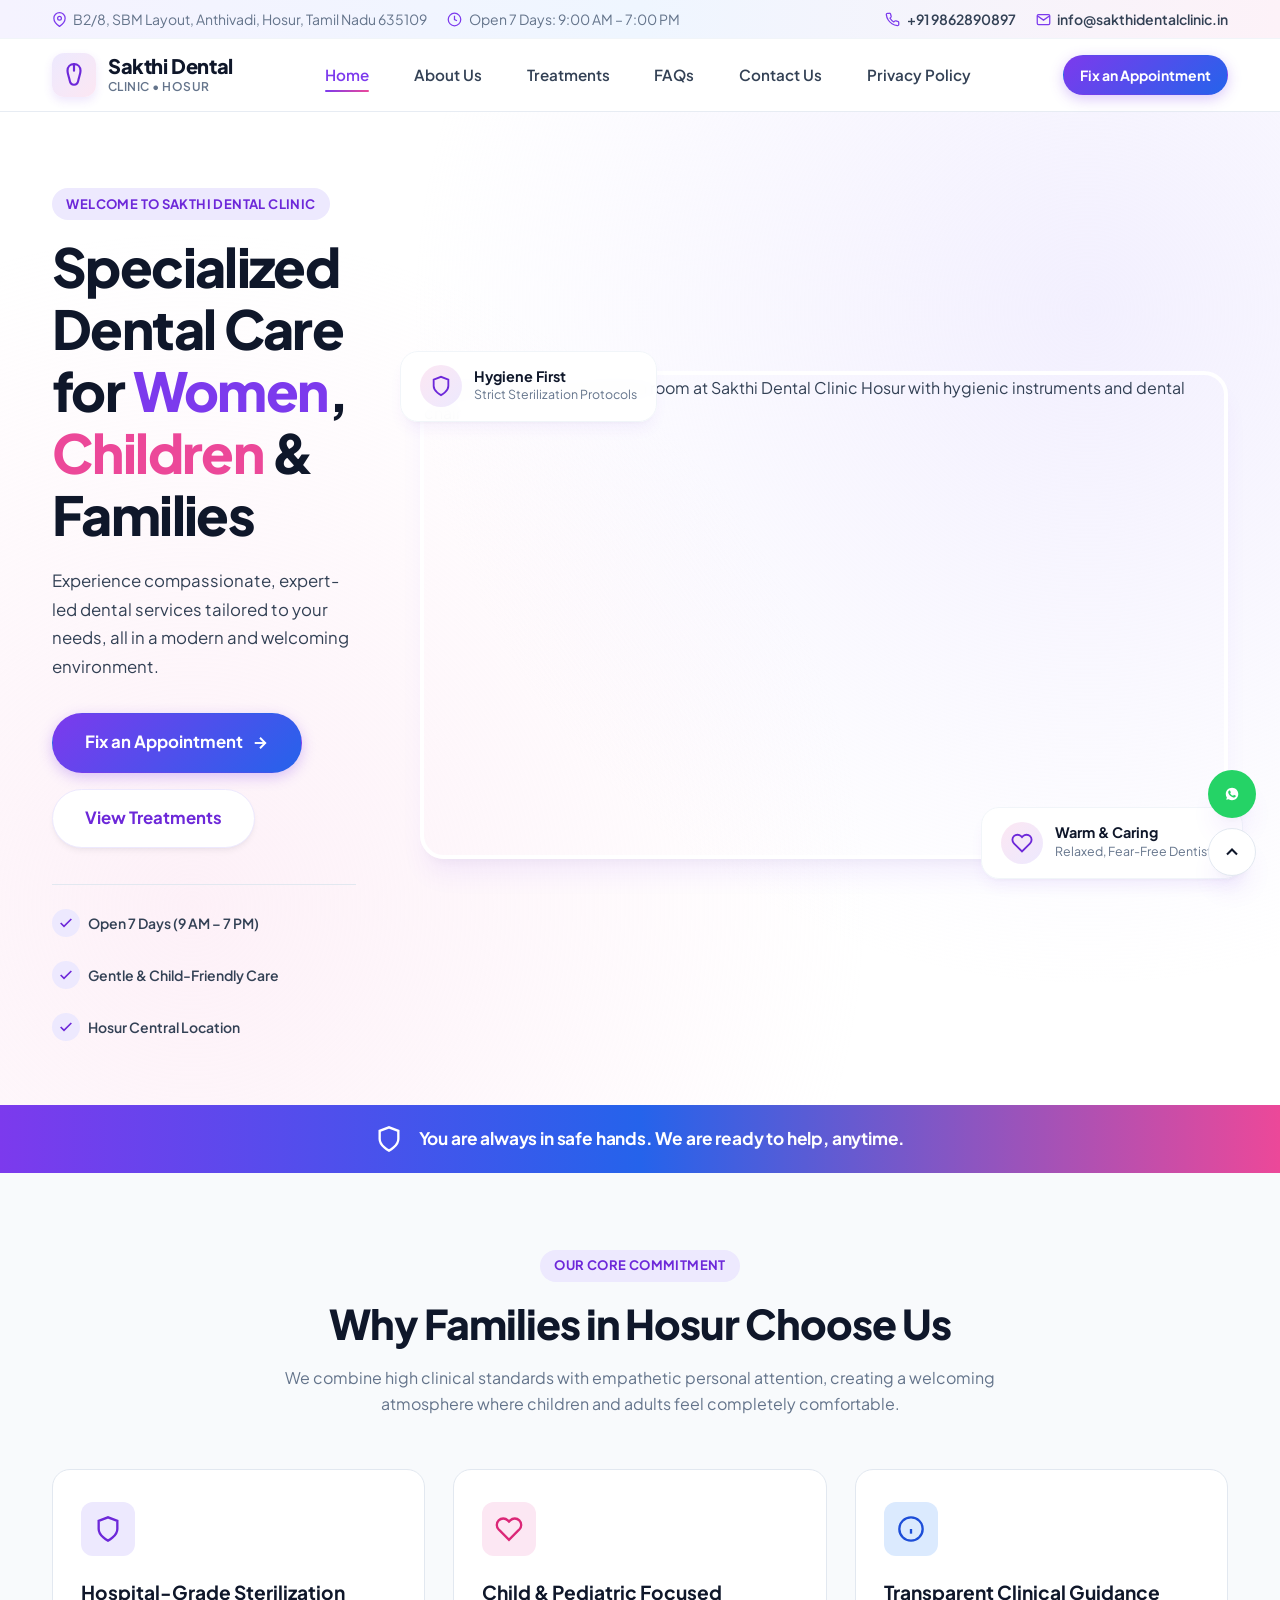
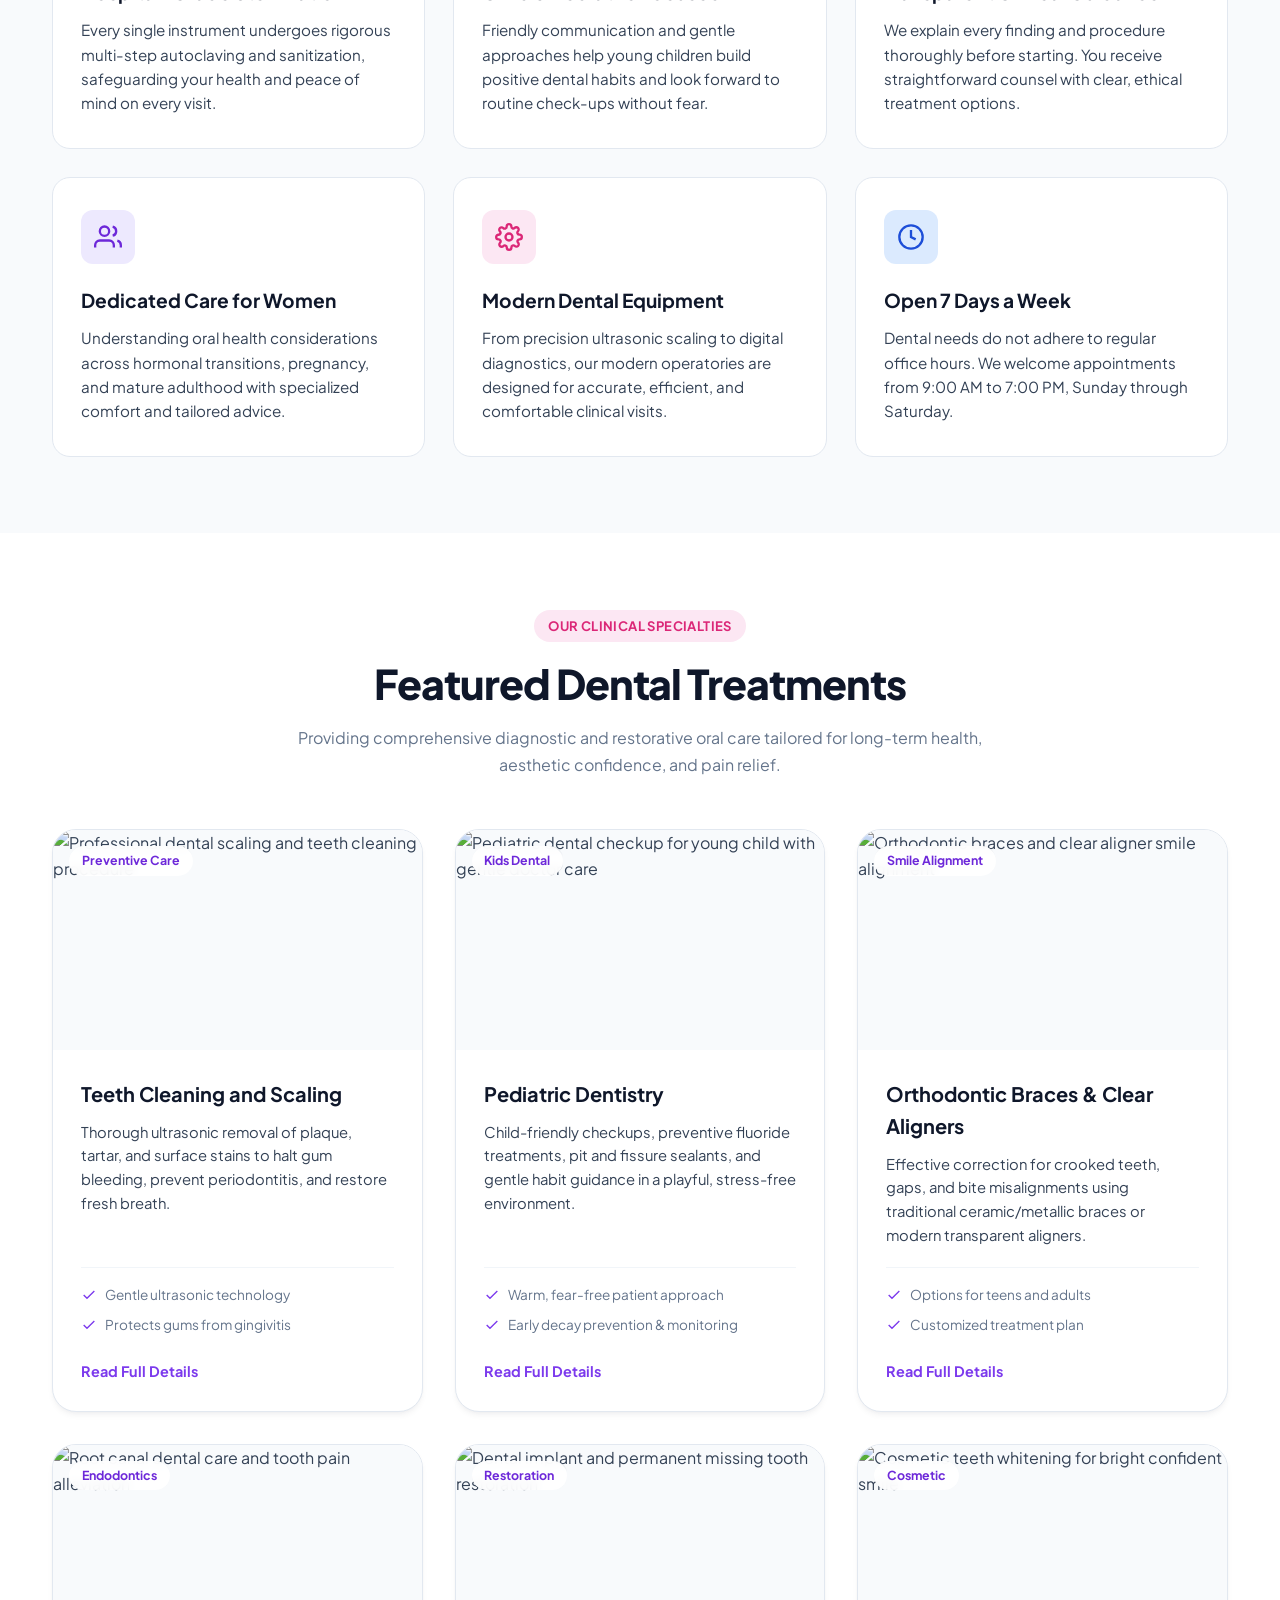
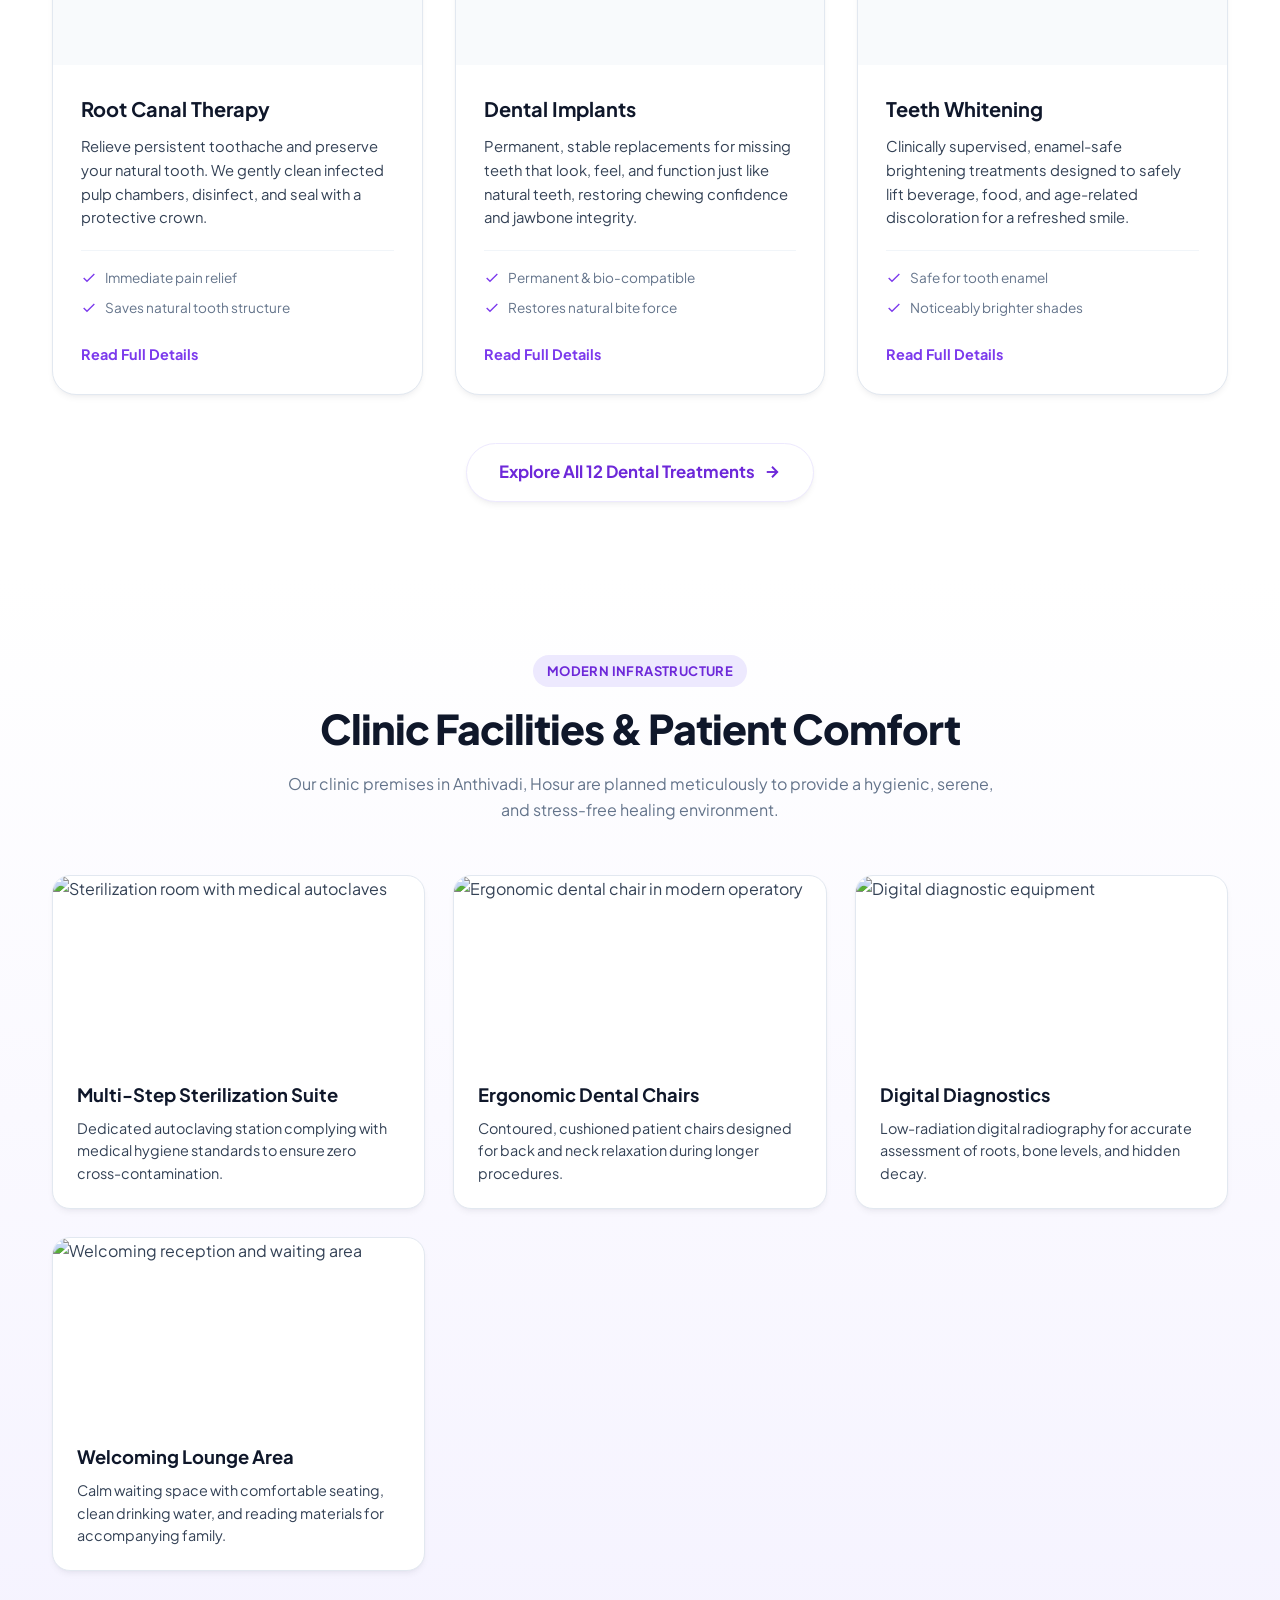
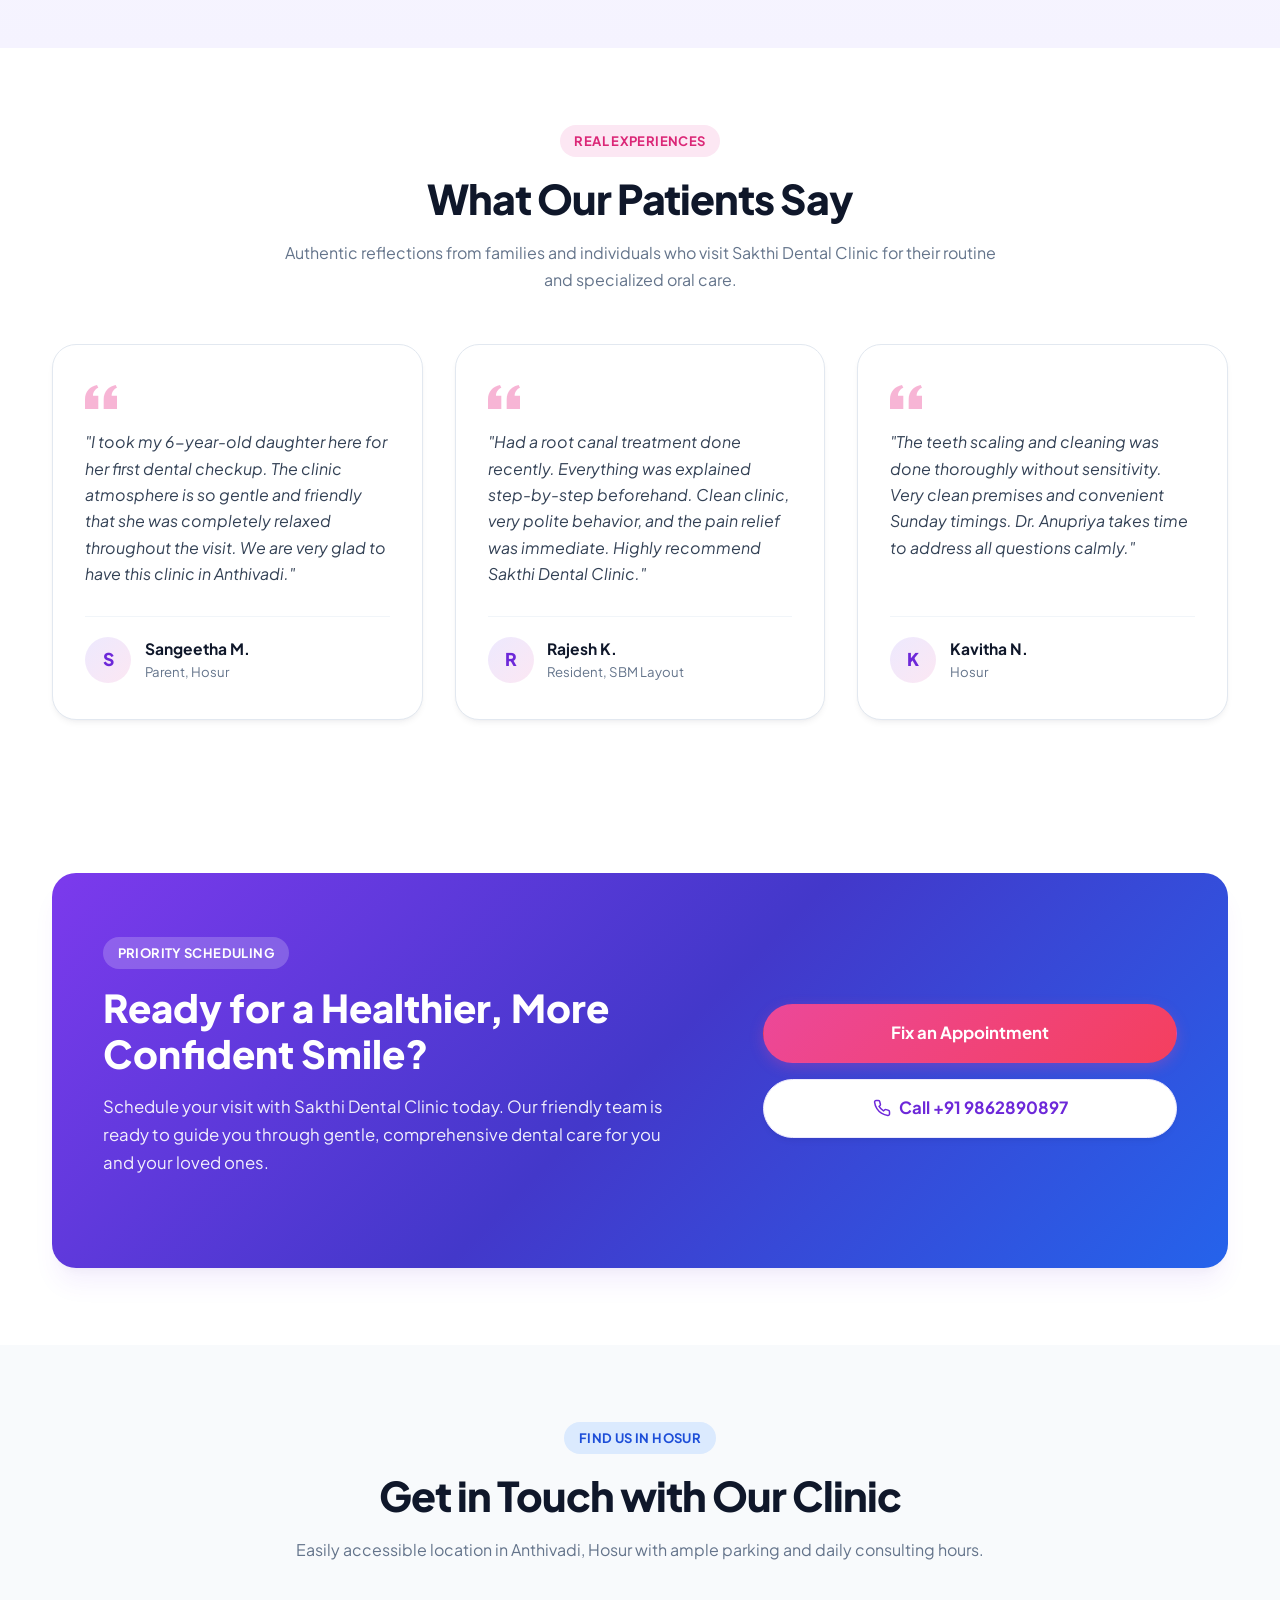
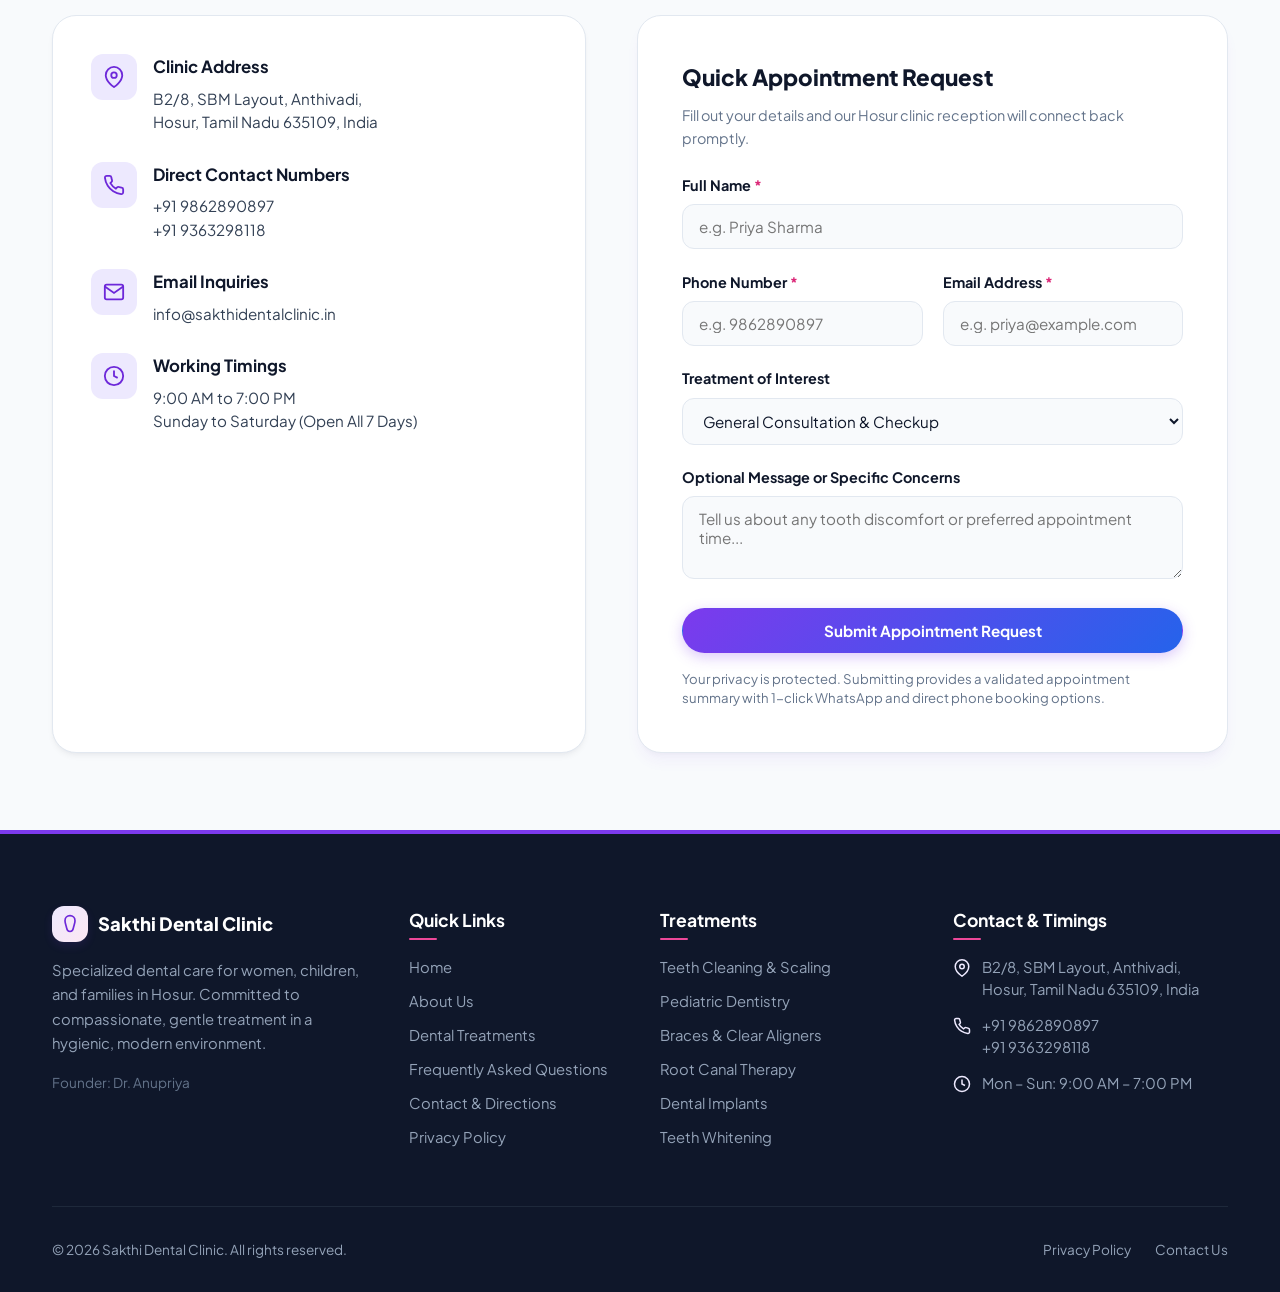
==== index.html @ 66289136 "Add files via upload" ====
<!DOCTYPE html>
<html lang="en">
<head>
  <meta charset="UTF-8">
  <meta name="viewport" content="width=device-width, initial-scale=1.0">
  <meta http-equiv="X-UA-Compatible" content="ie=edge">
  <title>Sakthi Dental Clinic | Specialized Dental Care for Women, Children & Families in Hosur</title>
  <meta name="description" content="Sakthi Dental Clinic in Hosur, Tamil Nadu provides specialized, compassionate dental care for women, children, and families. Open 7 days a week from 9 AM to 7 PM.">
  <meta name="keywords" content="Dental Clinic Hosur, Dentist Hosur, Pediatric Dentistry Hosur, Orthodontics Hosur, Root Canal Treatment, Dental Implants Anthivadi, Sakthi Dental Clinic">
  
  <!-- Open Graph / Meta -->
  <meta property="og:title" content="Sakthi Dental Clinic - Specialized Dental Care in Hosur">
  <meta property="og:description" content="Experience compassionate, expert-led dental services tailored to your needs in a modern, welcoming environment.">
  <meta property="og:type" content="website">
  
  <link rel="stylesheet" href="style.css">
  
  <!-- JSON-LD Structured Data for Local Dental Clinic SEO -->
  <script type="application/ld+json">
  {
    "@context": "https://schema.org",
    "@type": "Dentist",
    "name": "Sakthi Dental Clinic",
    "image": "https://images.unsplash.com/photo-1629909613654-28e377c37b09?auto=format&fit=crop&w=1200&q=80",
    "address": {
      "@type": "PostalAddress",
      "streetAddress": "B2/8, SBM Layout, Anthivadi",
      "addressLocality": "Hosur",
      "addressRegion": "Tamil Nadu",
      "postalCode": "635109",
      "addressCountry": "IN"
    },
    "telephone": ["+919862890897", "+919363298118"],
    "email": "info@sakthidentalclinic.in",
    "openingHours": "Mo-Su 09:00-19:00",
    "founder": {
      "@type": "Person",
      "name": "Dr. Anupriya"
    }
  }
  </script>
</head>
<body>
  <!-- Accessibility Skip Link -->
  <a href="#main-content" class="skip-link">Skip to main content</a>

  <!-- Top Utility Bar -->
  <div class="top-bar">
    <div class="container top-bar-inner">
      <div class="top-bar-left">
        <span class="top-bar-item">
          <svg viewBox="0 0 24 24" fill="none" stroke-width="2"><path d="M21 10c0 7-9 13-9 13s-9-6-9-13a9 9 0 0 1 18 0z"></path><circle cx="12" cy="10" r="3"></circle></svg>
          B2/8, SBM Layout, Anthivadi, Hosur, Tamil Nadu 635109
        </span>
        <span class="top-bar-item">
          <svg viewBox="0 0 24 24" fill="none" stroke-width="2"><circle cx="12" cy="12" r="10"></circle><polyline points="12 6 12 12 16 14"></polyline></svg>
          Open 7 Days: 9:00 AM – 7:00 PM
        </span>
      </div>
      <div class="top-bar-right">
        <a href="tel:+919862890897" class="top-bar-item top-bar-link">
          <svg viewBox="0 0 24 24" fill="none" stroke-width="2"><path d="M22 16.92v3a2 2 0 0 1-2.18 2 19.79 19.79 0 0 1-8.63-3.07 19.5 19.5 0 0 1-6-6 19.79 19.79 0 0 1-3.07-8.67A2 2 0 0 1 4.11 2h3a2 2 0 0 1 2 1.72 12.84 12.84 0 0 0 .7 2.81 2 2 0 0 1-.45 2.11L8.09 9.91a16 16 0 0 0 6 6l1.27-1.27a2 2 0 0 1 2.11-.45 12.84 12.84 0 0 0 2.81.7A2 2 0 0 1 22 16.92z"></path></svg>
          +91 9862890897
        </a>
        <a href="mailto:info@sakthidentalclinic.in" class="top-bar-item top-bar-link">
          <svg viewBox="0 0 24 24" fill="none" stroke-width="2"><path d="M4 4h16c1.1 0 2 .9 2 2v12c0 1.1-.9 2-2 2H4c-1.1 0-2-.9-2-2V6c0-1.1.9-2 2-2z"></path><polyline points="22,6 12,13 2,6"></polyline></svg>
          info@sakthidentalclinic.in
        </a>
      </div>
    </div>
  </div>

  <!-- Main Navigation Header -->
  <header class="site-header">
    <div class="container header-inner">
      <a href="index.html" class="brand-logo" aria-label="Sakthi Dental Clinic Homepage">
        <div class="logo-icon-wrap" aria-hidden="true">
          <!-- Dental tooth & gentle sparkle icon -->
          <svg viewBox="0 0 24 24" stroke-width="2" stroke-linecap="round" stroke-linejoin="round">
            <path d="M12 2C8.5 2 6 4.5 6 8c0 3 1.5 6 2 9 .5 3 2 4 4 4s3.5-1 4-4c.5-3 2-6 2-9 0-3.5-2.5-6-6-6z"/>
            <path d="M12 2v6"/>
          </svg>
        </div>
        <div class="brand-text">
          <span class="brand-name">Sakthi Dental</span>
          <span class="brand-tagline">Clinic • Hosur</span>
        </div>
      </a>

      <!-- Desktop & Mobile Navigation Links -->
      <nav aria-label="Main Navigation">
        <ul class="nav-menu">
          <li><a href="index.html" class="nav-link">Home</a></li>
          <li><a href="about.html" class="nav-link">About Us</a></li>
          <li><a href="treatments.html" class="nav-link">Treatments</a></li>
          <li><a href="faqs.html" class="nav-link">FAQs</a></li>
          <li><a href="contact.html" class="nav-link">Contact Us</a></li>
          <li><a href="privacy-policy.html" class="nav-link">Privacy Policy</a></li>
        </ul>
      </nav>

      <div class="header-actions">
        <a href="contact.html#appointment" class="btn btn-primary btn-sm">Fix an Appointment</a>
        <button class="mobile-nav-toggle" aria-label="Toggle navigation menu" aria-expanded="false">
          <svg viewBox="0 0 24 24" fill="none" stroke-width="2.5" stroke-linecap="round"><line x1="3" y1="12" x2="21" y2="12"></line><line x1="3" y1="6" x2="21" y2="6"></line><line x1="3" y1="18" x2="21" y2="18"></line></svg>
        </button>
      </div>
    </div>
  </header>

  <!-- Main Content Anchor -->
  <main id="main-content">

    <!-- 1. HERO SECTION -->
    <section class="hero" aria-labelledby="hero-title">
      <div class="container">
        <div class="hero-grid">
          <div class="hero-content">
            <span class="badge-tag badge-lavender">Welcome to Sakthi Dental Clinic</span>
            <h1 id="hero-title" class="hero-title">
              Specialized Dental Care for <span class="highlight-lavender">Women</span>, <span class="highlight-pink">Children</span> &amp; Families
            </h1>
            <p class="hero-desc">
              Experience compassionate, expert-led dental services tailored to your needs, all in a modern and welcoming environment.
            </p>
            <div class="hero-actions">
              <a href="contact.html#appointment" class="btn btn-primary btn-lg">
                Fix an Appointment
                <svg viewBox="0 0 24 24" stroke-width="2.5"><line x1="5" y1="12" x2="19" y2="12"></line><polyline points="12 5 19 12 12 19"></polyline></svg>
              </a>
              <a href="treatments.html" class="btn btn-secondary btn-lg">
                View Treatments
              </a>
            </div>
            <div class="hero-trust-row">
              <div class="trust-item">
                <span class="trust-icon-box" aria-hidden="true">
                  <svg viewBox="0 0 24 24" fill="none" stroke="currentColor" stroke-width="2.5"><polyline points="20 6 9 17 4 12"></polyline></svg>
                </span>
                <span>Open 7 Days (9 AM – 7 PM)</span>
              </div>
              <div class="trust-item">
                <span class="trust-icon-box" aria-hidden="true">
                  <svg viewBox="0 0 24 24" fill="none" stroke="currentColor" stroke-width="2.5"><polyline points="20 6 9 17 4 12"></polyline></svg>
                </span>
                <span>Gentle &amp; Child-Friendly Care</span>
              </div>
              <div class="trust-item">
                <span class="trust-icon-box" aria-hidden="true">
                  <svg viewBox="0 0 24 24" fill="none" stroke="currentColor" stroke-width="2.5"><polyline points="20 6 9 17 4 12"></polyline></svg>
                </span>
                <span>Hosur Central Location</span>
              </div>
            </div>
          </div>

          <div class="hero-media-wrap">
            <div class="floating-badge floating-badge-top" aria-hidden="true">
              <div class="badge-avatar-icon">
                <svg viewBox="0 0 24 24" fill="none" stroke="currentColor" stroke-width="2"><path d="M12 22s8-4 8-10V5l-8-3-8 3v7c0 6 8 10 8 10z"></path></svg>
              </div>
              <div class="badge-content">
                <h4>Hygiene First</h4>
                <p>Strict Sterilization Protocols</p>
              </div>
            </div>

            <div class="hero-image-card">
              <img src="https://images.unsplash.com/photo-1629909613654-28e377c37b09?auto=format&fit=crop&w=800&q=80" alt="Modern dental consultation room at Sakthi Dental Clinic Hosur with hygienic instruments and dental chair" width="800" height="480">
            </div>

            <div class="floating-badge floating-badge-bottom" aria-hidden="true">
              <div class="badge-avatar-icon">
                <svg viewBox="0 0 24 24" fill="none" stroke="currentColor" stroke-width="2"><path d="M20.84 4.61a5.5 5.5 0 0 0-7.78 0L12 5.67l-1.06-1.06a5.5 5.5 0 0 0-7.78 7.78l1.06 1.06L12 21.23l7.78-7.78 1.06-1.06a5.5 5.5 0 0 0 0-7.78z"></path></svg>
              </div>
              <div class="badge-content">
                <h4>Warm &amp; Caring</h4>
                <p>Relaxed, Fear-Free Dentistry</p>
              </div>
            </div>
          </div>
        </div>
      </div>
    </section>

    <!-- 2. WELCOME BANNER -->
    <section class="welcome-banner-section" aria-label="Welcome Announcement">
      <div class="container welcome-banner-inner">
        <div class="welcome-banner-text">
          <svg viewBox="0 0 24 24" fill="none" stroke="currentColor" stroke-width="2" aria-hidden="true">
            <path d="M12 22s8-4 8-10V5l-8-3-8 3v7c0 6 8 10 8 10z"></path>
          </svg>
          <span>You are always in safe hands. We are ready to help, anytime.</span>
        </div>
      </div>
    </section>

    <!-- 3. WHY CHOOSE US SECTION -->
    <section class="section section-alt" id="why-choose-us" aria-labelledby="why-title">
      <div class="container">
        <div class="section-header">
          <span class="badge-tag badge-lavender">Our Core Commitment</span>
          <h2 id="why-title" class="section-title">Why Families in Hosur Choose Us</h2>
          <p class="section-subtitle">
            We combine high clinical standards with empathetic personal attention, creating a welcoming atmosphere where children and adults feel completely comfortable.
          </p>
        </div>

        <div class="pillars-grid">
          <!-- Pillar 1 -->
          <article class="pillar-card">
            <div class="pillar-icon-box icon-box-lavender" aria-hidden="true">
              <svg viewBox="0 0 24 24" fill="none" stroke-width="2"><path d="M12 22s8-4 8-10V5l-8-3-8 3v7c0 6 8 10 8 10z"></path></svg>
            </div>
            <h3>Hospital-Grade Sterilization</h3>
            <p>Every single instrument undergoes rigorous multi-step autoclaving and sanitization, safeguarding your health and peace of mind on every visit.</p>
          </article>

          <!-- Pillar 2 -->
          <article class="pillar-card">
            <div class="pillar-icon-box icon-box-pink" aria-hidden="true">
              <svg viewBox="0 0 24 24" fill="none" stroke-width="2"><path d="M20.84 4.61a5.5 5.5 0 0 0-7.78 0L12 5.67l-1.06-1.06a5.5 5.5 0 0 0-7.78 7.78l1.06 1.06L12 21.23l7.78-7.78 1.06-1.06a5.5 5.5 0 0 0 0-7.78z"></path></svg>
            </div>
            <h3>Child &amp; Pediatric Focused</h3>
            <p>Friendly communication and gentle approaches help young children build positive dental habits and look forward to routine check-ups without fear.</p>
          </article>

          <!-- Pillar 3 -->
          <article class="pillar-card">
            <div class="pillar-icon-box icon-box-blue" aria-hidden="true">
              <svg viewBox="0 0 24 24" fill="none" stroke-width="2"><circle cx="12" cy="12" r="10"></circle><path d="M12 16v-4"></path><path d="M12 8h.01"></path></svg>
            </div>
            <h3>Transparent Clinical Guidance</h3>
            <p>We explain every finding and procedure thoroughly before starting. You receive straightforward counsel with clear, ethical treatment options.</p>
          </article>

          <!-- Pillar 4 -->
          <article class="pillar-card">
            <div class="pillar-icon-box icon-box-lavender" aria-hidden="true">
              <svg viewBox="0 0 24 24" fill="none" stroke-width="2"><path d="M17 21v-2a4 4 0 0 0-4-4H5a4 4 0 0 0-4 4v2"></path><circle cx="9" cy="7" r="4"></circle><path d="M23 21v-2a4 4 0 0 0-3-3.87"></path><path d="M16 3.13a4 4 0 0 1 0 7.75"></path></svg>
            </div>
            <h3>Dedicated Care for Women</h3>
            <p>Understanding oral health considerations across hormonal transitions, pregnancy, and mature adulthood with specialized comfort and tailored advice.</p>
          </article>

          <!-- Pillar 5 -->
          <article class="pillar-card">
            <div class="pillar-icon-box icon-box-pink" aria-hidden="true">
              <svg viewBox="0 0 24 24" fill="none" stroke-width="2"><circle cx="12" cy="12" r="3"></circle><path d="M19.4 15a1.65 1.65 0 0 0 .33 1.82l.06.06a2 2 0 0 1 0 2.83 2 2 0 0 1-2.83 0l-.06-.06a1.65 1.65 0 0 0-1.82-.33 1.65 1.65 0 0 0-1 1.51V21a2 2 0 0 1-2 2 2 2 0 0 1-2-2v-.09A1.65 1.65 0 0 0 9 19.4a1.65 1.65 0 0 0-1.82.33l-.06.06a2 2 0 0 1-2.83 0 2 2 0 0 1 0-2.83l.06-.06a1.65 1.65 0 0 0 .33-1.82 1.65 1.65 0 0 0-1.51-1H3a2 2 0 0 1-2-2 2 2 0 0 1 2-2h.09A1.65 1.65 0 0 0 4.6 9a1.65 1.65 0 0 0-.33-1.82l-.06-.06a2 2 0 0 1 0-2.83 2 2 0 0 1 2.83 0l.06.06a1.65 1.65 0 0 0 1.82.33H9a1.65 1.65 0 0 0 1-1.51V3a2 2 0 0 1 2-2 2 2 0 0 1 2 2v.09a1.65 1.65 0 0 0 1 1.51 1.65 1.65 0 0 0 1.82-.33l.06-.06a2 2 0 0 1 2.83 0 2 2 0 0 1 0 2.83l-.06.06a1.65 1.65 0 0 0-.33 1.82V9a1.65 1.65 0 0 0 1.51 1H21a2 2 0 0 1 2 2 2 2 0 0 1-2 2h-.09a1.65 1.65 0 0 0-1.51 1z"></path></svg>
            </div>
            <h3>Modern Dental Equipment</h3>
            <p>From precision ultrasonic scaling to digital diagnostics, our modern operatories are designed for accurate, efficient, and comfortable clinical visits.</p>
          </article>

          <!-- Pillar 6 -->
          <article class="pillar-card">
            <div class="pillar-icon-box icon-box-blue" aria-hidden="true">
              <svg viewBox="0 0 24 24" fill="none" stroke-width="2"><circle cx="12" cy="12" r="10"></circle><polyline points="12 6 12 12 16 14"></polyline></svg>
            </div>
            <h3>Open 7 Days a Week</h3>
            <p>Dental needs do not adhere to regular office hours. We welcome appointments from 9:00 AM to 7:00 PM, Sunday through Saturday.</p>
          </article>
        </div>
      </div>
    </section>

    <!-- 4. SIX FEATURED TREATMENTS -->
    <section class="section" id="featured-treatments" aria-labelledby="treatments-heading">
      <div class="container">
        <div class="section-header">
          <span class="badge-tag badge-pink">Our Clinical Specialties</span>
          <h2 id="treatments-heading" class="section-title">Featured Dental Treatments</h2>
          <p class="section-subtitle">
            Providing comprehensive diagnostic and restorative oral care tailored for long-term health, aesthetic confidence, and pain relief.
          </p>
        </div>

        <div class="treatments-grid">
          <!-- Treatment 1: Teeth Cleaning and Scaling -->
          <article class="treatment-card">
            <div class="treatment-media">
              <img src="https://images.unsplash.com/photo-1588776814546-1ffcf47267a5?auto=format&fit=crop&w=600&q=80" alt="Professional dental scaling and teeth cleaning procedure" loading="lazy" width="600" height="220">
              <span class="treatment-category-badge">Preventive Care</span>
            </div>
            <div class="treatment-body">
              <h3 class="treatment-title">Teeth Cleaning and Scaling</h3>
              <p class="treatment-desc">
                Thorough ultrasonic removal of plaque, tartar, and surface stains to halt gum bleeding, prevent periodontitis, and restore fresh breath.
              </p>
              <ul class="treatment-meta-list">
                <li class="treatment-meta-item">
                  <svg viewBox="0 0 24 24" fill="none" stroke-width="2"><polyline points="20 6 9 17 4 12"></polyline></svg>
                  <span>Gentle ultrasonic technology</span>
                </li>
                <li class="treatment-meta-item">
                  <svg viewBox="0 0 24 24" fill="none" stroke-width="2"><polyline points="20 6 9 17 4 12"></polyline></svg>
                  <span>Protects gums from gingivitis</span>
                </li>
              </ul>
              <div class="treatment-footer">
                <a href="treatments.html#cleaning" class="link-arrow">
                  Read Full Details
                  <svg viewBox="0 0 24 24" fill="none" stroke-width="2.5"><polyline points="9 18 15 12 9 6"></polyline></svg>
                </a>
              </div>
            </div>
          </article>

          <!-- Treatment 2: Pediatric Dentistry -->
          <article class="treatment-card">
            <div class="treatment-media">
              <img src="https://images.unsplash.com/photo-1598256989800-fe5f95da9787?auto=format&fit=crop&w=600&q=80" alt="Pediatric dental checkup for young child with gentle doctor care" loading="lazy" width="600" height="220">
              <span class="treatment-category-badge">Kids Dental</span>
            </div>
            <div class="treatment-body">
              <h3 class="treatment-title">Pediatric Dentistry</h3>
              <p class="treatment-desc">
                Child-friendly checkups, preventive fluoride treatments, pit and fissure sealants, and gentle habit guidance in a playful, stress-free environment.
              </p>
              <ul class="treatment-meta-list">
                <li class="treatment-meta-item">
                  <svg viewBox="0 0 24 24" fill="none" stroke-width="2"><polyline points="20 6 9 17 4 12"></polyline></svg>
                  <span>Warm, fear-free patient approach</span>
                </li>
                <li class="treatment-meta-item">
                  <svg viewBox="0 0 24 24" fill="none" stroke-width="2"><polyline points="20 6 9 17 4 12"></polyline></svg>
                  <span>Early decay prevention &amp; monitoring</span>
                </li>
              </ul>
              <div class="treatment-footer">
                <a href="treatments.html#pediatric" class="link-arrow">
                  Read Full Details
                  <svg viewBox="0 0 24 24" fill="none" stroke-width="2.5"><polyline points="9 18 15 12 9 6"></polyline></svg>
                </a>
              </div>
            </div>
          </article>

          <!-- Treatment 3: Orthodontic Braces & Aligners -->
          <article class="treatment-card">
            <div class="treatment-media">
              <img src="https://images.unsplash.com/photo-1579684385127-1ef15d508118?auto=format&fit=crop&w=600&q=80" alt="Orthodontic braces and clear aligner smile alignment" loading="lazy" width="600" height="220">
              <span class="treatment-category-badge">Smile Alignment</span>
            </div>
            <div class="treatment-body">
              <h3 class="treatment-title">Orthodontic Braces &amp; Clear Aligners</h3>
              <p class="treatment-desc">
                Effective correction for crooked teeth, gaps, and bite misalignments using traditional ceramic/metallic braces or modern transparent aligners.
              </p>
              <ul class="treatment-meta-list">
                <li class="treatment-meta-item">
                  <svg viewBox="0 0 24 24" fill="none" stroke-width="2"><polyline points="20 6 9 17 4 12"></polyline></svg>
                  <span>Options for teens and adults</span>
                </li>
                <li class="treatment-meta-item">
                  <svg viewBox="0 0 24 24" fill="none" stroke-width="2"><polyline points="20 6 9 17 4 12"></polyline></svg>
                  <span>Customized treatment plan</span>
                </li>
              </ul>
              <div class="treatment-footer">
                <a href="treatments.html#orthodontics" class="link-arrow">
                  Read Full Details
                  <svg viewBox="0 0 24 24" fill="none" stroke-width="2.5"><polyline points="9 18 15 12 9 6"></polyline></svg>
                </a>
              </div>
            </div>
          </article>

          <!-- Treatment 4: Root Canal Therapy -->
          <article class="treatment-card">
            <div class="treatment-media">
              <img src="https://images.unsplash.com/photo-1606811841689-23dfddce3e95?auto=format&fit=crop&w=600&q=80" alt="Root canal dental care and tooth pain alleviation" loading="lazy" width="600" height="220">
              <span class="treatment-category-badge">Endodontics</span>
            </div>
            <div class="treatment-body">
              <h3 class="treatment-title">Root Canal Therapy</h3>
              <p class="treatment-desc">
                Relieve persistent toothache and preserve your natural tooth. We gently clean infected pulp chambers, disinfect, and seal with a protective crown.
              </p>
              <ul class="treatment-meta-list">
                <li class="treatment-meta-item">
                  <svg viewBox="0 0 24 24" fill="none" stroke-width="2"><polyline points="20 6 9 17 4 12"></polyline></svg>
                  <span>Immediate pain relief</span>
                </li>
                <li class="treatment-meta-item">
                  <svg viewBox="0 0 24 24" fill="none" stroke-width="2"><polyline points="20 6 9 17 4 12"></polyline></svg>
                  <span>Saves natural tooth structure</span>
                </li>
              </ul>
              <div class="treatment-footer">
                <a href="treatments.html#root-canal" class="link-arrow">
                  Read Full Details
                  <svg viewBox="0 0 24 24" fill="none" stroke-width="2.5"><polyline points="9 18 15 12 9 6"></polyline></svg>
                </a>
              </div>
            </div>
          </article>

          <!-- Treatment 5: Dental Implants -->
          <article class="treatment-card">
            <div class="treatment-media">
              <img src="https://images.unsplash.com/photo-1598256989800-fe5f95da9787?auto=format&fit=crop&w=600&q=80" alt="Dental implant and permanent missing tooth restoration" loading="lazy" width="600" height="220">
              <span class="treatment-category-badge">Restoration</span>
            </div>
            <div class="treatment-body">
              <h3 class="treatment-title">Dental Implants</h3>
              <p class="treatment-desc">
                Permanent, stable replacements for missing teeth that look, feel, and function just like natural teeth, restoring chewing confidence and jawbone integrity.
              </p>
              <ul class="treatment-meta-list">
                <li class="treatment-meta-item">
                  <svg viewBox="0 0 24 24" fill="none" stroke-width="2"><polyline points="20 6 9 17 4 12"></polyline></svg>
                  <span>Permanent &amp; bio-compatible</span>
                </li>
                <li class="treatment-meta-item">
                  <svg viewBox="0 0 24 24" fill="none" stroke-width="2"><polyline points="20 6 9 17 4 12"></polyline></svg>
                  <span>Restores natural bite force</span>
                </li>
              </ul>
              <div class="treatment-footer">
                <a href="treatments.html#implants" class="link-arrow">
                  Read Full Details
                  <svg viewBox="0 0 24 24" fill="none" stroke-width="2.5"><polyline points="9 18 15 12 9 6"></polyline></svg>
                </a>
              </div>
            </div>
          </article>

          <!-- Treatment 6: Teeth Whitening -->
          <article class="treatment-card">
            <div class="treatment-media">
              <img src="https://images.unsplash.com/photo-1609840114035-3c981b782dfe?auto=format&fit=crop&w=600&q=80" alt="Cosmetic teeth whitening for bright confident smile" loading="lazy" width="600" height="220">
              <span class="treatment-category-badge">Cosmetic</span>
            </div>
            <div class="treatment-body">
              <h3 class="treatment-title">Teeth Whitening</h3>
              <p class="treatment-desc">
                Clinically supervised, enamel-safe brightening treatments designed to safely lift beverage, food, and age-related discoloration for a refreshed smile.
              </p>
              <ul class="treatment-meta-list">
                <li class="treatment-meta-item">
                  <svg viewBox="0 0 24 24" fill="none" stroke-width="2"><polyline points="20 6 9 17 4 12"></polyline></svg>
                  <span>Safe for tooth enamel</span>
                </li>
                <li class="treatment-meta-item">
                  <svg viewBox="0 0 24 24" fill="none" stroke-width="2"><polyline points="20 6 9 17 4 12"></polyline></svg>
                  <span>Noticeably brighter shades</span>
                </li>
              </ul>
              <div class="treatment-footer">
                <a href="treatments.html#whitening" class="link-arrow">
                  Read Full Details
                  <svg viewBox="0 0 24 24" fill="none" stroke-width="2.5"><polyline points="9 18 15 12 9 6"></polyline></svg>
                </a>
              </div>
            </div>
          </article>
        </div>

        <div style="text-align: center; margin-top: 3rem;">
          <a href="treatments.html" class="btn btn-secondary btn-lg">
            Explore All 12 Dental Treatments
            <svg viewBox="0 0 24 24" stroke-width="2.5"><line x1="5" y1="12" x2="19" y2="12"></line><polyline points="12 5 19 12 12 19"></polyline></svg>
          </a>
        </div>
      </div>
    </section>

    <!-- 5. CLINIC FACILITIES AND AMENITIES -->
    <section class="section section-lavender-soft" aria-labelledby="facilities-heading">
      <div class="container">
        <div class="section-header">
          <span class="badge-tag badge-lavender">Modern Infrastructure</span>
          <h2 id="facilities-heading" class="section-title">Clinic Facilities &amp; Patient Comfort</h2>
          <p class="section-subtitle">
            Our clinic premises in Anthivadi, Hosur are planned meticulously to provide a hygienic, serene, and stress-free healing environment.
          </p>
        </div>

        <div class="facility-grid">
          <!-- Facility 1 -->
          <article class="facility-card">
            <div class="facility-img-wrap">
              <img src="https://images.unsplash.com/photo-1519494026892-80bbd2d6fd0d?auto=format&fit=crop&w=500&q=80" alt="Sterilization room with medical autoclaves" loading="lazy" width="500" height="180">
            </div>
            <div class="facility-content">
              <h3 class="facility-title">Multi-Step Sterilization Suite</h3>
              <p class="facility-desc">Dedicated autoclaving station complying with medical hygiene standards to ensure zero cross-contamination.</p>
            </div>
          </article>

          <!-- Facility 2 -->
          <article class="facility-card">
            <div class="facility-img-wrap">
              <img src="https://images.unsplash.com/photo-1629909615184-74f495363b67?auto=format&fit=crop&w=500&q=80" alt="Ergonomic dental chair in modern operatory" loading="lazy" width="500" height="180">
            </div>
            <div class="facility-content">
              <h3 class="facility-title">Ergonomic Dental Chairs</h3>
              <p class="facility-desc">Contoured, cushioned patient chairs designed for back and neck relaxation during longer procedures.</p>
            </div>
          </article>

          <!-- Facility 3 -->
          <article class="facility-card">
            <div class="facility-img-wrap">
              <img src="https://images.unsplash.com/photo-1576091160399-112ba8d25d1d?auto=format&fit=crop&w=500&q=80" alt="Digital diagnostic equipment" loading="lazy" width="500" height="180">
            </div>
            <div class="facility-content">
              <h3 class="facility-title">Digital Diagnostics</h3>
              <p class="facility-desc">Low-radiation digital radiography for accurate assessment of roots, bone levels, and hidden decay.</p>
            </div>
          </article>

          <!-- Facility 4 -->
          <article class="facility-card">
            <div class="facility-img-wrap">
              <img src="https://images.unsplash.com/photo-1516549655169-df83a0774514?auto=format&fit=crop&w=500&q=80" alt="Welcoming reception and waiting area" loading="lazy" width="500" height="180">
            </div>
            <div class="facility-content">
              <h3 class="facility-title">Welcoming Lounge Area</h3>
              <p class="facility-desc">Calm waiting space with comfortable seating, clean drinking water, and reading materials for accompanying family.</p>
            </div>
          </article>
        </div>
      </div>
    </section>

    <!-- 6. PATIENT TESTIMONIALS -->
    <section class="section" id="testimonials" aria-labelledby="testimonials-heading">
      <div class="container">
        <div class="section-header">
          <span class="badge-tag badge-pink">Real Experiences</span>
          <h2 id="testimonials-heading" class="section-title">What Our Patients Say</h2>
          <p class="section-subtitle">
            Authentic reflections from families and individuals who visit Sakthi Dental Clinic for their routine and specialized oral care.
          </p>
        </div>

        <div class="testimonials-grid">
          <!-- Review 1 -->
          <blockquote class="testimonial-card">
            <svg class="quote-icon" viewBox="0 0 24 24" aria-hidden="true"><path d="M14.017 21v-7.391c0-5.704 3.731-9.57 8.983-10.609l.995 2.151c-2.432.917-3.995 3.638-3.995 5.849h4v10h-9.983zm-14.017 0v-7.391c0-5.704 3.748-9.57 9-10.609l.996 2.151c-2.433.917-3.996 3.638-3.996 5.849h3.983v10h-9.983z"/></svg>
            <p class="testimonial-text">
              "I took my 6-year-old daughter here for her first dental checkup. The clinic atmosphere is so gentle and friendly that she was completely relaxed throughout the visit. We are very glad to have this clinic in Anthivadi."
            </p>
            <footer class="testimonial-author">
              <div class="author-avatar" aria-hidden="true">S</div>
              <div class="author-details">
                <h4>Sangeetha M.</h4>
                <p>Parent, Hosur</p>
              </div>
            </footer>
          </blockquote>

          <!-- Review 2 -->
          <blockquote class="testimonial-card">
            <svg class="quote-icon" viewBox="0 0 24 24" aria-hidden="true"><path d="M14.017 21v-7.391c0-5.704 3.731-9.57 8.983-10.609l.995 2.151c-2.432.917-3.995 3.638-3.995 5.849h4v10h-9.983zm-14.017 0v-7.391c0-5.704 3.748-9.57 9-10.609l.996 2.151c-2.433.917-3.996 3.638-3.996 5.849h3.983v10h-9.983z"/></svg>
            <p class="testimonial-text">
              "Had a root canal treatment done recently. Everything was explained step-by-step beforehand. Clean clinic, very polite behavior, and the pain relief was immediate. Highly recommend Sakthi Dental Clinic."
            </p>
            <footer class="testimonial-author">
              <div class="author-avatar" aria-hidden="true">R</div>
              <div class="author-details">
                <h4>Rajesh K.</h4>
                <p>Resident, SBM Layout</p>
              </div>
            </footer>
          </blockquote>

          <!-- Review 3 -->
          <blockquote class="testimonial-card">
            <svg class="quote-icon" viewBox="0 0 24 24" aria-hidden="true"><path d="M14.017 21v-7.391c0-5.704 3.731-9.57 8.983-10.609l.995 2.151c-2.432.917-3.995 3.638-3.995 5.849h4v10h-9.983zm-14.017 0v-7.391c0-5.704 3.748-9.57 9-10.609l.996 2.151c-2.433.917-3.996 3.638-3.996 5.849h3.983v10h-9.983z"/></svg>
            <p class="testimonial-text">
              "The teeth scaling and cleaning was done thoroughly without sensitivity. Very clean premises and convenient Sunday timings. Dr. Anupriya takes time to address all questions calmly."
            </p>
            <footer class="testimonial-author">
              <div class="author-avatar" aria-hidden="true">K</div>
              <div class="author-details">
                <h4>Kavitha N.</h4>
                <p>Hosur</p>
              </div>
            </footer>
          </blockquote>
        </div>
      </div>
    </section>

    <!-- 7. APPOINTMENT CTA SECTION -->
    <section class="section" aria-labelledby="cta-heading">
      <div class="container">
        <div class="cta-banner">
          <div class="cta-banner-grid">
            <div>
              <span class="badge-tag badge-pink" style="background: rgba(255,255,255,0.2); color: #fff;">Priority Scheduling</span>
              <h2 id="cta-heading" class="cta-title">Ready for a Healthier, More Confident Smile?</h2>
              <p class="cta-text">
                Schedule your visit with Sakthi Dental Clinic today. Our friendly team is ready to guide you through gentle, comprehensive dental care for you and your loved ones.
              </p>
            </div>
            <div class="cta-buttons-wrap">
              <a href="contact.html#appointment" class="btn btn-pink btn-lg" style="width: 100%;">
                Fix an Appointment
              </a>
              <a href="tel:+919862890897" class="btn btn-secondary btn-lg" style="width: 100%;">
                <svg viewBox="0 0 24 24" fill="none" stroke="currentColor" stroke-width="2"><path d="M22 16.92v3a2 2 0 0 1-2.18 2 19.79 19.79 0 0 1-8.63-3.07 19.5 19.5 0 0 1-6-6 19.79 19.79 0 0 1-3.07-8.67A2 2 0 0 1 4.11 2h3a2 2 0 0 1 2 1.72 12.84 12.84 0 0 0 .7 2.81 2 2 0 0 1-.45 2.11L8.09 9.91a16 16 0 0 0 6 6l1.27-1.27a2 2 0 0 1 2.11-.45 12.84 12.84 0 0 0 2.81.7A2 2 0 0 1 22 16.92z"></path></svg>
                Call +91 9862890897
              </a>
            </div>
          </div>
        </div>
      </div>
    </section>

    <!-- 8. QUICK CONTACT SECTION -->
    <section class="section section-alt" id="contact-overview" aria-labelledby="contact-heading">
      <div class="container">
        <div class="section-header">
          <span class="badge-tag badge-blue">Find Us in Hosur</span>
          <h2 id="contact-heading" class="section-title">Get in Touch with Our Clinic</h2>
          <p class="section-subtitle">
            Easily accessible location in Anthivadi, Hosur with ample parking and daily consulting hours.
          </p>
        </div>

        <div class="contact-grid">
          <!-- Contact Details Box -->
          <div class="contact-info-card">
            <div class="info-block">
              <div class="info-icon-box" aria-hidden="true">
                <svg viewBox="0 0 24 24" fill="none" stroke-width="2"><path d="M21 10c0 7-9 13-9 13s-9-6-9-13a9 9 0 0 1 18 0z"></path><circle cx="12" cy="10" r="3"></circle></svg>
              </div>
              <div class="info-content">
                <h4>Clinic Address</h4>
                <p>
                  B2/8, SBM Layout, Anthivadi,<br>
                  Hosur, Tamil Nadu 635109, India
                </p>
              </div>
            </div>

            <div class="info-block">
              <div class="info-icon-box" aria-hidden="true">
                <svg viewBox="0 0 24 24" fill="none" stroke-width="2"><path d="M22 16.92v3a2 2 0 0 1-2.18 2 19.79 19.79 0 0 1-8.63-3.07 19.5 19.5 0 0 1-6-6 19.79 19.79 0 0 1-3.07-8.67A2 2 0 0 1 4.11 2h3a2 2 0 0 1 2 1.72 12.84 12.84 0 0 0 .7 2.81 2 2 0 0 1-.45 2.11L8.09 9.91a16 16 0 0 0 6 6l1.27-1.27a2 2 0 0 1 2.11-.45 12.84 12.84 0 0 0 2.81.7A2 2 0 0 1 22 16.92z"></path></svg>
              </div>
              <div class="info-content">
                <h4>Direct Contact Numbers</h4>
                <p>
                  <a href="tel:+919862890897">+91 9862890897</a><br>
                  <a href="tel:+919363298118">+91 9363298118</a>
                </p>
              </div>
            </div>

            <div class="info-block">
              <div class="info-icon-box" aria-hidden="true">
                <svg viewBox="0 0 24 24" fill="none" stroke-width="2"><path d="M4 4h16c1.1 0 2 .9 2 2v12c0 1.1-.9 2-2 2H4c-1.1 0-2-.9-2-2V6c0-1.1.9-2 2-2z"></path><polyline points="22,6 12,13 2,6"></polyline></svg>
              </div>
              <div class="info-content">
                <h4>Email Inquiries</h4>
                <p>
                  <a href="mailto:info@sakthidentalclinic.in">info@sakthidentalclinic.in</a>
                </p>
              </div>
            </div>

            <div class="info-block">
              <div class="info-icon-box" aria-hidden="true">
                <svg viewBox="0 0 24 24" fill="none" stroke-width="2"><circle cx="12" cy="12" r="10"></circle><polyline points="12 6 12 12 16 14"></polyline></svg>
              </div>
              <div class="info-content">
                <h4>Working Timings</h4>
                <p>
                  9:00 AM to 7:00 PM<br>
                  Sunday to Saturday (Open All 7 Days)
                </p>
              </div>
            </div>
          </div>

          <!-- Quick Appointment Form on Home -->
          <div class="form-card">
            <h3 style="font-size: 1.4rem; font-weight: 800; color: var(--color-text-title); margin-bottom: 0.5rem;">Quick Appointment Request</h3>
            <p style="font-size: 0.9rem; color: var(--color-text-muted); margin-bottom: 1.5rem;">
              Fill out your details and our Hosur clinic reception will connect back promptly.
            </p>

            <form id="appointment-form" novalidate data-netlify="true" name="appointment-inquiry">
              <!-- Name -->
              <div class="form-group">
                <label for="fullName" class="form-label">Full Name <span class="required-star">*</span></label>
                <input type="text" id="fullName" name="fullName" class="form-control" placeholder="e.g. Priya Sharma" required>
                <div class="error-message" role="alert"></div>
              </div>

              <div class="form-row">
                <!-- Phone -->
                <div class="form-group">
                  <label for="phone" class="form-label">Phone Number <span class="required-star">*</span></label>
                  <input type="tel" id="phone" name="phone" class="form-control" placeholder="e.g. 9862890897" required>
                  <div class="error-message" role="alert"></div>
                </div>

                <!-- Email -->
                <div class="form-group">
                  <label for="email" class="form-label">Email Address <span class="required-star">*</span></label>
                  <input type="email" id="email" name="email" class="form-control" placeholder="e.g. priya@example.com" required>
                  <div class="error-message" role="alert"></div>
                </div>
              </div>

              <!-- Treatment Selection -->
              <div class="form-group">
                <label for="treatment" class="form-label">Treatment of Interest</label>
                <select id="treatment" name="treatment" class="form-control">
                  <option value="General Consultation &amp; Checkup">General Consultation &amp; Checkup</option>
                  <option value="Tooth Extraction">Tooth Extraction</option>
                  <option value="Artificial Complete Denture">Artificial Complete Denture</option>
                  <option value="Tooth Filling">Tooth Filling</option>
                  <option value="Teeth Cleaning and Scaling">Teeth Cleaning and Scaling</option>
                  <option value="Teeth Whitening">Teeth Whitening</option>
                  <option value="Orthodontic Braces">Orthodontic Braces</option>
                  <option value="Clear Aligners">Clear Aligners</option>
                  <option value="Dental Implants">Dental Implants</option>
                  <option value="Root Canal Therapy">Root Canal Therapy</option>
                  <option value="Laser Dentistry">Laser Dentistry</option>
                  <option value="Pediatric Dentistry">Pediatric Dentistry</option>
                  <option value="Veneers">Veneers</option>
                </select>
              </div>

              <!-- Message -->
              <div class="form-group">
                <label for="message" class="form-label">Optional Message or Specific Concerns</label>
                <textarea id="message" name="message" class="form-control" rows="3" placeholder="Tell us about any tooth discomfort or preferred appointment time..."></textarea>
              </div>

              <button type="submit" class="btn btn-primary" style="width: 100%;">
                Submit Appointment Request
              </button>

              <p class="form-disclaimer">
                Your privacy is protected. Submitting provides a validated appointment summary with 1-click WhatsApp and direct phone booking options.
              </p>
            </form>

            <!-- Feedback Summary Container -->
            <div id="form-feedback-modal" class="form-feedback-modal" role="region" aria-live="polite"></div>
          </div>
        </div>
      </div>
    </section>

  </main>

  <!-- 9. PROFESSIONAL FOOTER -->
  <footer class="site-footer">
    <div class="container">
      <div class="footer-grid">
        <!-- Col 1: About Clinic -->
        <div class="footer-col">
          <div style="display: flex; align-items: center; gap: 0.6rem; margin-bottom: 1rem;">
            <div class="logo-icon-wrap" style="width:36px;height:36px;" aria-hidden="true">
              <svg viewBox="0 0 24 24" stroke-width="2" style="width:20px;height:20px;">
                <path d="M12 2C8.5 2 6 4.5 6 8c0 3 1.5 6 2 9 .5 3 2 4 4 4s3.5-1 4-4c.5-3 2-6 2-9 0-3.5-2.5-6-6-6z"/>
              </svg>
            </div>
            <span style="color:#FFFFFF; font-weight:800; font-size:1.15rem;">Sakthi Dental Clinic</span>
          </div>
          <p>
            Specialized dental care for women, children, and families in Hosur. Committed to compassionate, gentle treatment in a hygienic, modern environment.
          </p>
          <p style="font-size: 0.85rem; color: #64748B;">
            Founder: Dr. Anupriya
          </p>
        </div>

        <!-- Col 2: Quick Links -->
        <div class="footer-col">
          <h4>Quick Links</h4>
          <ul class="footer-links-list">
            <li><a href="index.html" class="footer-link">Home</a></li>
            <li><a href="about.html" class="footer-link">About Us</a></li>
            <li><a href="treatments.html" class="footer-link">Dental Treatments</a></li>
            <li><a href="faqs.html" class="footer-link">Frequently Asked Questions</a></li>
            <li><a href="contact.html" class="footer-link">Contact &amp; Directions</a></li>
            <li><a href="privacy-policy.html" class="footer-link">Privacy Policy</a></li>
          </ul>
        </div>

        <!-- Col 3: Key Treatments -->
        <div class="footer-col">
          <h4>Treatments</h4>
          <ul class="footer-links-list">
            <li><a href="treatments.html#cleaning" class="footer-link">Teeth Cleaning &amp; Scaling</a></li>
            <li><a href="treatments.html#pediatric" class="footer-link">Pediatric Dentistry</a></li>
            <li><a href="treatments.html#orthodontics" class="footer-link">Braces &amp; Clear Aligners</a></li>
            <li><a href="treatments.html#root-canal" class="footer-link">Root Canal Therapy</a></li>
            <li><a href="treatments.html#implants" class="footer-link">Dental Implants</a></li>
            <li><a href="treatments.html#whitening" class="footer-link">Teeth Whitening</a></li>
          </ul>
        </div>

        <!-- Col 4: Clinic Info -->
        <div class="footer-col">
          <h4>Contact &amp; Timings</h4>
          <div class="footer-contact-item">
            <svg viewBox="0 0 24 24" fill="none" stroke-width="2" aria-hidden="true"><path d="M21 10c0 7-9 13-9 13s-9-6-9-13a9 9 0 0 1 18 0z"></path><circle cx="12" cy="10" r="3"></circle></svg>
            <span>B2/8, SBM Layout, Anthivadi, Hosur, Tamil Nadu 635109, India</span>
          </div>
          <div class="footer-contact-item">
            <svg viewBox="0 0 24 24" fill="none" stroke-width="2" aria-hidden="true"><path d="M22 16.92v3a2 2 0 0 1-2.18 2 19.79 19.79 0 0 1-8.63-3.07 19.5 19.5 0 0 1-6-6 19.79 19.79 0 0 1-3.07-8.67A2 2 0 0 1 4.11 2h3a2 2 0 0 1 2 1.72 12.84 12.84 0 0 0 .7 2.81 2 2 0 0 1-.45 2.11L8.09 9.91a16 16 0 0 0 6 6l1.27-1.27a2 2 0 0 1 2.11-.45 12.84 12.84 0 0 0 2.81.7A2 2 0 0 1 22 16.92z"></path></svg>
            <div>
              <a href="tel:+919862890897" class="footer-link">+91 9862890897</a><br>
              <a href="tel:+919363298118" class="footer-link">+91 9363298118</a>
            </div>
          </div>
          <div class="footer-contact-item">
            <svg viewBox="0 0 24 24" fill="none" stroke-width="2" aria-hidden="true"><circle cx="12" cy="12" r="10"></circle><polyline points="12 6 12 12 16 14"></polyline></svg>
            <span>Mon – Sun: 9:00 AM – 7:00 PM</span>
          </div>
        </div>
      </div>

      <div class="footer-bottom">
        <p>&copy; 2026 Sakthi Dental Clinic. All rights reserved.</p>
        <div class="footer-legal-links">
          <a href="privacy-policy.html">Privacy Policy</a>
          <a href="contact.html">Contact Us</a>
        </div>
      </div>
    </div>
  </footer>

  <!-- Floating Quick Actions -->
  <aside class="quick-floating-actions" aria-label="Quick Actions">
    <!-- WhatsApp Direct -->
    <a href="https://wa.me/919862890897?text=Hello%20Sakthi%20Dental%20Clinic,%20I%20would%20like%20to%20enquire%20about%20an%20appointment." target="_blank" rel="noopener noreferrer" class="float-btn float-btn-whatsapp" aria-label="Chat directly on WhatsApp with Sakthi Dental Clinic">
      <svg viewBox="0 0 24 24"><path d="M12.031 6.172c-3.181 0-5.767 2.586-5.768 5.766-.001 1.298.38 2.27 1.019 3.287l-.582 2.128 2.182-.573c.978.58 1.911.928 3.145.929 3.178 0 5.767-2.587 5.768-5.766 0-3.18-2.587-5.771-5.764-5.771zm3.392 8.244c-.144.405-.837.774-1.17.824-.299.045-.677.063-1.092-.069-.252-.08-.575-.187-.988-.365-1.739-.751-2.874-2.502-2.961-2.617-.087-.116-.708-.94-.708-1.793s.448-1.273.607-1.446c.159-.173.346-.217.462-.217l.332.007c.106.005.249-.04.39.299.144.347.491 1.199.534 1.286.043.087.072.188.014.304-.058.116-.087.188-.173.289l-.26.304c-.087.086-.177.18-.076.353.101.173.449.741.963 1.2 0.662.591 1.22.774 1.393.861.173.086.275.072.376-.044.101-.116.433-.506.549-.679.116-.173.231-.145.39-.087.159.058 1.011.477 1.184.564.173.087.289.13.332.202.043.072.043.419-.101.824z"/></svg>
    </a>
    <!-- Scroll to Top -->
    <button class="float-btn float-btn-top" aria-label="Scroll back to top">
      <svg viewBox="0 0 24 24" fill="none" stroke-width="2.5"><polyline points="18 15 12 9 6 15"></polyline></svg>
    </button>
  </aside>

  <!-- Shared JavaScript -->
  <script src="script.js"></script>
</body>
</html>
---- style.css ----
/* ==========================================================================
   Sakthi Dental Clinic - Shared Stylesheet (style.css)
   A modern, premium, fully responsive healthcare design system
   Palette: White base with Soft Lavender, Pastel Pink, and Healthcare Blue
   ========================================================================== */

/* --- Google Fonts Import --- */
@import url('https://fonts.googleapis.com/css2?family=Plus+Jakarta+Sans:ital,wght@0,300;0,400;0,500;0,600;0,700;0,800;1,400;1,600&display=swap');

/* --- CSS Variables & Design Tokens --- */
:root {
  /* Brand Primary & Accents */
  --primary-lavender: #7C3AED;
  --primary-lavender-dark: #6D28D9;
  --primary-lavender-light: #EDE9FE;
  --primary-lavender-soft: #F5F3FF;

  --pastel-pink: #EC4899;
  --pastel-pink-dark: #DB2777;
  --pastel-pink-light: #FCE7F3;
  --pastel-pink-soft: #FDF2F8;

  --clinical-blue: #2563EB;
  --clinical-blue-dark: #1D4ED8;
  --clinical-blue-light: #DBEAFE;
  --clinical-blue-soft: #EFF6FF;

  /* Neutrals & Typography */
  --color-white: #FFFFFF;
  --color-bg-alt: #F8FAFC;
  --color-bg-card: #FFFFFF;
  --color-border: #E2E8F0;
  --color-border-subtle: #F1F5F9;

  --color-text-title: #0F172A;
  --color-text-body: #334155;
  --color-text-muted: #64748B;
  --color-text-subtle: #94A3B8;

  /* Status Colors */
  --color-success: #10B981;
  --color-success-bg: #ECFDF5;
  --color-success-border: #A7F3D0;
  --color-error: #EF4444;
  --color-error-bg: #FEF2F2;
  --color-error-border: #FECACA;
  --color-warning: #F59E0B;

  /* Typography */
  --font-family-base: 'Plus Jakarta Sans', -apple-system, BlinkMacSystemFont, 'Segoe UI', Roboto, Helvetica, Arial, sans-serif;
  --line-height-base: 1.6;
  --line-height-heading: 1.25;

  /* Elevation & Shadows */
  --shadow-xs: 0 1px 2px rgba(15, 23, 42, 0.04);
  --shadow-sm: 0 4px 6px -1px rgba(15, 23, 42, 0.05), 0 2px 4px -2px rgba(15, 23, 42, 0.04);
  --shadow-md: 0 10px 15px -3px rgba(124, 58, 237, 0.06), 0 4px 6px -4px rgba(15, 23, 42, 0.05);
  --shadow-lg: 0 20px 25px -5px rgba(124, 58, 237, 0.08), 0 8px 10px -6px rgba(15, 23, 42, 0.04);
  --shadow-hover: 0 22px 30px -8px rgba(124, 58, 237, 0.12), 0 10px 12px -6px rgba(37, 99, 235, 0.08);

  /* Border Radii */
  --radius-sm: 8px;
  --radius-md: 12px;
  --radius-lg: 18px;
  --radius-xl: 24px;
  --radius-pill: 9999px;

  /* Transitions */
  --transition-fast: 0.18s ease;
  --transition-normal: 0.28s cubic-bezier(0.4, 0, 0.2, 1);
  --transition-slow: 0.45s cubic-bezier(0.4, 0, 0.2, 1);

  /* Layout Spacing */
  --container-max: 1240px;
  --section-padding: clamp(3.5rem, 6vw, 6rem);
}

/* --- CSS Reset & Global Base --- */
*, *::before, *::after {
  box-sizing: border-box;
  margin: 0;
  padding: 0;
}

html {
  font-size: 16px;
  scroll-behavior: smooth;
  -webkit-text-size-adjust: 100%;
}

body {
  font-family: var(--font-family-base);
  font-size: 1rem;
  line-height: var(--line-height-base);
  color: var(--color-text-body);
  background-color: var(--color-white);
  -webkit-font-smoothing: antialiased;
  -moz-osx-font-smoothing: grayscale;
  overflow-x: hidden;
}

/* Accessibility: Focus visible outline */
:focus-visible {
  outline: 3px solid var(--primary-lavender);
  outline-offset: 3px;
}

/* Accessibility: Skip Link */
.skip-link {
  position: absolute;
  top: -100px;
  left: 1rem;
  background: var(--primary-lavender);
  color: var(--color-white);
  padding: 0.75rem 1.25rem;
  border-radius: var(--radius-sm);
  z-index: 9999;
  text-decoration: none;
  font-weight: 600;
  transition: top var(--transition-fast);
}
.skip-link:focus {
  top: 1rem;
}

/* Images & Media */
img, svg, picture {
  display: block;
  max-width: 100%;
  height: auto;
}

a {
  color: inherit;
  text-decoration: none;
  transition: color var(--transition-fast);
}

button, input, select, textarea {
  font-family: inherit;
  font-size: inherit;
  color: inherit;
}

/* --- Container Utility --- */
.container {
  width: 100%;
  max-width: var(--container-max);
  margin-left: auto;
  margin-right: auto;
  padding-left: clamp(1rem, 4vw, 2rem);
  padding-right: clamp(1rem, 4vw, 2rem);
}

/* --- Top Utility Notification Bar --- */
.top-bar {
  background: linear-gradient(90deg, #F5F3FF 0%, #EFF6FF 50%, #FDF2F8 100%);
  border-bottom: 1px solid var(--color-border-subtle);
  font-size: 0.875rem;
  color: var(--color-text-body);
  padding: 0.5rem 0;
}
.top-bar-inner {
  display: flex;
  align-items: center;
  justify-content: space-between;
  flex-wrap: wrap;
  gap: 0.75rem;
}
.top-bar-left, .top-bar-right {
  display: flex;
  align-items: center;
  gap: 1.25rem;
  flex-wrap: wrap;
}
.top-bar-item {
  display: inline-flex;
  align-items: center;
  gap: 0.4rem;
  color: var(--color-text-muted);
}
.top-bar-item svg {
  width: 15px;
  height: 15px;
  stroke: var(--primary-lavender);
}
.top-bar-link {
  color: var(--color-text-body);
  font-weight: 600;
  transition: color var(--transition-fast);
}
.top-bar-link:hover {
  color: var(--primary-lavender);
}

/* --- Main Header & Navigation --- */
.site-header {
  position: sticky;
  top: 0;
  background-color: rgba(255, 255, 255, 0.96);
  backdrop-filter: blur(12px);
  -webkit-backdrop-filter: blur(12px);
  border-bottom: 1px solid rgba(226, 232, 240, 0.8);
  z-index: 1000;
  transition: box-shadow var(--transition-normal), background-color var(--transition-normal);
}
.site-header.scrolled {
  box-shadow: 0 4px 20px -2px rgba(124, 58, 237, 0.08);
}
.header-inner {
  display: flex;
  align-items: center;
  justify-content: space-between;
  padding-top: 0.85rem;
  padding-bottom: 0.85rem;
}

/* Brand Logo */
.brand-logo {
  display: flex;
  align-items: center;
  gap: 0.75rem;
  text-decoration: none;
}
.logo-icon-wrap {
  width: 44px;
  height: 44px;
  border-radius: var(--radius-md);
  background: linear-gradient(135deg, var(--primary-lavender-light) 0%, var(--pastel-pink-light) 100%);
  display: flex;
  align-items: center;
  justify-content: center;
  color: var(--primary-lavender-dark);
  box-shadow: 0 4px 10px rgba(124, 58, 237, 0.12);
  flex-shrink: 0;
}
.logo-icon-wrap svg {
  width: 26px;
  height: 26px;
  fill: none;
  stroke: currentColor;
}
.brand-text {
  display: flex;
  flex-direction: column;
}
.brand-name {
  font-size: 1.25rem;
  font-weight: 800;
  letter-spacing: -0.02em;
  color: var(--color-text-title);
  line-height: 1.15;
}
.brand-tagline {
  font-size: 0.75rem;
  font-weight: 600;
  color: var(--color-text-muted);
  letter-spacing: 0.04em;
  text-transform: uppercase;
}

/* Nav Menu */
.nav-menu {
  display: flex;
  align-items: center;
  gap: 1.5rem;
  list-style: none;
}
.nav-link {
  font-size: 0.95rem;
  font-weight: 600;
  color: var(--color-text-body);
  padding: 0.5rem 0.65rem;
  border-radius: var(--radius-sm);
  position: relative;
  transition: color var(--transition-fast);
}
.nav-link:hover,
.nav-link.active {
  color: var(--primary-lavender);
}
.nav-link.active::after {
  content: '';
  position: absolute;
  bottom: 0px;
  left: 0.65rem;
  right: 0.65rem;
  height: 2.5px;
  background: linear-gradient(90deg, var(--primary-lavender), var(--pastel-pink));
  border-radius: 2px;
}

/* Header CTAs */
.header-actions {
  display: flex;
  align-items: center;
  gap: 0.75rem;
}
.mobile-nav-toggle {
  display: none;
  background: none;
  border: 1px solid var(--color-border);
  padding: 0.5rem;
  border-radius: var(--radius-sm);
  color: var(--color-text-title);
  cursor: pointer;
  width: 42px;
  height: 42px;
  align-items: center;
  justify-content: center;
}
.mobile-nav-toggle svg {
  width: 22px;
  height: 22px;
  stroke: currentColor;
}

/* --- Buttons --- */
.btn {
  display: inline-flex;
  align-items: center;
  justify-content: center;
  gap: 0.5rem;
  padding: 0.75rem 1.5rem;
  font-size: 0.95rem;
  font-weight: 700;
  border-radius: var(--radius-pill);
  border: 1px solid transparent;
  cursor: pointer;
  transition: all var(--transition-normal);
  text-align: center;
  white-space: nowrap;
}
.btn-primary {
  background: linear-gradient(135deg, var(--primary-lavender) 0%, var(--clinical-blue) 100%);
  color: var(--color-white);
  box-shadow: 0 4px 14px rgba(124, 58, 237, 0.28);
}
.btn-primary:hover {
  background: linear-gradient(135deg, var(--primary-lavender-dark) 0%, var(--clinical-blue-dark) 100%);
  box-shadow: 0 6px 20px rgba(124, 58, 237, 0.38);
  transform: translateY(-2px);
  color: var(--color-white);
}
.btn-secondary {
  background-color: var(--color-white);
  color: var(--primary-lavender-dark);
  border-color: var(--primary-lavender-light);
  box-shadow: var(--shadow-sm);
}
.btn-secondary:hover {
  background-color: var(--primary-lavender-soft);
  border-color: var(--primary-lavender);
  transform: translateY(-2px);
}
.btn-pink {
  background: linear-gradient(135deg, var(--pastel-pink) 0%, #F43F5E 100%);
  color: var(--color-white);
  box-shadow: 0 4px 14px rgba(236, 72, 153, 0.28);
}
.btn-pink:hover {
  background: linear-gradient(135deg, var(--pastel-pink-dark) 0%, #E11D48 100%);
  transform: translateY(-2px);
  box-shadow: 0 6px 20px rgba(236, 72, 153, 0.38);
  color: var(--color-white);
}
.btn-outline {
  background-color: transparent;
  color: var(--color-text-title);
  border-color: var(--color-border);
}
.btn-outline:hover {
  border-color: var(--primary-lavender);
  color: var(--primary-lavender);
  background-color: var(--primary-lavender-soft);
}
.btn-sm {
  padding: 0.5rem 1rem;
  font-size: 0.875rem;
}
.btn-lg {
  padding: 0.95rem 2rem;
  font-size: 1.05rem;
}
.btn svg {
  width: 18px;
  height: 18px;
  stroke: currentColor;
  fill: none;
}

/* --- Section Styling & Typography --- */
.section {
  padding: var(--section-padding) 0;
  position: relative;
}
.section-alt {
  background-color: var(--color-bg-alt);
}
.section-lavender-soft {
  background: linear-gradient(180deg, var(--color-white) 0%, var(--primary-lavender-soft) 100%);
}
.section-pink-soft {
  background: linear-gradient(180deg, var(--color-white) 0%, var(--pastel-pink-soft) 100%);
}

.section-header {
  text-align: center;
  max-width: 720px;
  margin: 0 auto clamp(2.5rem, 4vw, 3.5rem);
}
.section-header.text-left {
  text-align: left;
  margin-left: 0;
}
.badge-tag {
  display: inline-flex;
  align-items: center;
  gap: 0.35rem;
  padding: 0.35rem 0.9rem;
  border-radius: var(--radius-pill);
  font-size: 0.8125rem;
  font-weight: 700;
  letter-spacing: 0.03em;
  text-transform: uppercase;
  margin-bottom: 1rem;
}
.badge-lavender {
  background-color: var(--primary-lavender-light);
  color: var(--primary-lavender-dark);
}
.badge-pink {
  background-color: var(--pastel-pink-light);
  color: var(--pastel-pink-dark);
}
.badge-blue {
  background-color: var(--clinical-blue-light);
  color: var(--clinical-blue-dark);
}

.section-title {
  font-size: clamp(1.85rem, 3.2vw, 2.75rem);
  font-weight: 800;
  line-height: var(--line-height-heading);
  color: var(--color-text-title);
  letter-spacing: -0.025em;
  margin-bottom: 1rem;
}
.section-subtitle {
  font-size: clamp(1rem, 1.2vw, 1.15rem);
  color: var(--color-text-muted);
  line-height: 1.65;
}

/* --- Hero Section --- */
.hero {
  padding: clamp(3rem, 6vw, 5.5rem) 0 clamp(2.5rem, 5vw, 4.5rem);
  background: radial-gradient(circle at 85% 20%, rgba(237, 233, 254, 0.7) 0%, rgba(255, 255, 255, 0) 50%),
              radial-gradient(circle at 15% 80%, rgba(252, 231, 243, 0.6) 0%, rgba(255, 255, 255, 0) 50%),
              var(--color-white);
  overflow: hidden;
  position: relative;
}
.hero-grid {
  display: grid;
  grid-template-columns: 1.15fr 0.95fr;
  align-items: center;
  gap: clamp(2rem, 5vw, 4rem);
}
.hero-content {
  position: relative;
  z-index: 2;
}
.hero-title {
  font-size: clamp(2.25rem, 4.2vw, 3.5rem);
  font-weight: 800;
  line-height: 1.15;
  color: var(--color-text-title);
  letter-spacing: -0.03em;
  margin-bottom: 1.35rem;
}
.hero-title span.highlight-lavender {
  color: var(--primary-lavender);
  position: relative;
  display: inline-block;
}
.hero-title span.highlight-pink {
  color: var(--pastel-pink);
}
.hero-desc {
  font-size: clamp(1.05rem, 1.3vw, 1.2rem);
  line-height: 1.7;
  color: var(--color-text-body);
  margin-bottom: 2rem;
  max-width: 580px;
}
.hero-actions {
  display: flex;
  align-items: center;
  gap: 1rem;
  flex-wrap: wrap;
  margin-bottom: 2.25rem;
}
.hero-trust-row {
  display: flex;
  align-items: center;
  gap: 1.5rem;
  padding-top: 1.5rem;
  border-top: 1px solid var(--color-border);
  flex-wrap: wrap;
}
.trust-item {
  display: flex;
  align-items: center;
  gap: 0.5rem;
  font-size: 0.875rem;
  font-weight: 600;
  color: var(--color-text-body);
}
.trust-icon-box {
  width: 28px;
  height: 28px;
  border-radius: var(--radius-pill);
  background-color: var(--primary-lavender-light);
  color: var(--primary-lavender-dark);
  display: flex;
  align-items: center;
  justify-content: center;
  flex-shrink: 0;
}
.trust-icon-box svg {
  width: 16px;
  height: 16px;
}

/* Hero Media & Floating Badges */
.hero-media-wrap {
  position: relative;
}
.hero-image-card {
  position: relative;
  border-radius: var(--radius-xl);
  overflow: hidden;
  box-shadow: var(--shadow-lg);
  border: 4px solid var(--color-white);
}
.hero-image-card img {
  width: 100%;
  height: 480px;
  object-fit: cover;
  display: block;
}
.floating-badge {
  position: absolute;
  background-color: rgba(255, 255, 255, 0.95);
  backdrop-filter: blur(8px);
  padding: 0.85rem 1.2rem;
  border-radius: var(--radius-lg);
  box-shadow: var(--shadow-md);
  border: 1px solid var(--color-border-subtle);
  display: flex;
  align-items: center;
  gap: 0.75rem;
  z-index: 3;
}
.floating-badge-top {
  top: -20px;
  left: -20px;
}
.floating-badge-bottom {
  bottom: -20px;
  right: -15px;
}
.badge-avatar-icon {
  width: 42px;
  height: 42px;
  border-radius: var(--radius-pill);
  background: linear-gradient(135deg, var(--pastel-pink-light) 0%, var(--primary-lavender-light) 100%);
  display: flex;
  align-items: center;
  justify-content: center;
  color: var(--primary-lavender-dark);
  flex-shrink: 0;
}
.badge-avatar-icon svg {
  width: 22px;
  height: 22px;
}
.badge-content h4 {
  font-size: 0.9rem;
  font-weight: 700;
  color: var(--color-text-title);
  line-height: 1.2;
}
.badge-content p {
  font-size: 0.775rem;
  color: var(--color-text-muted);
}

/* --- Welcome Banner Section --- */
.welcome-banner-section {
  padding: 1.25rem 0;
  background: linear-gradient(90deg, #7C3AED 0%, #2563EB 50%, #EC4899 100%);
  color: var(--color-white);
  box-shadow: var(--shadow-md);
}
.welcome-banner-inner {
  display: flex;
  align-items: center;
  justify-content: space-between;
  flex-wrap: wrap;
  gap: 1.25rem;
  text-align: center;
}
.welcome-banner-text {
  display: flex;
  align-items: center;
  gap: 1rem;
  font-size: clamp(1rem, 1.35vw, 1.2rem);
  font-weight: 700;
  letter-spacing: -0.01em;
  margin: 0 auto;
}
.welcome-banner-text svg {
  width: 28px;
  height: 28px;
  flex-shrink: 0;
}

/* --- Why Choose Us (Pillars Grid) --- */
.pillars-grid {
  display: grid;
  grid-template-columns: repeat(auto-fit, minmax(320px, 1fr));
  gap: 1.75rem;
}
.pillar-card {
  background-color: var(--color-white);
  border: 1px solid var(--color-border);
  border-radius: var(--radius-lg);
  padding: 2rem 1.75rem;
  transition: all var(--transition-normal);
  position: relative;
  overflow: hidden;
}
.pillar-card:hover {
  transform: translateY(-6px);
  box-shadow: var(--shadow-hover);
  border-color: var(--primary-lavender-light);
}
.pillar-card::before {
  content: '';
  position: absolute;
  top: 0;
  left: 0;
  right: 0;
  height: 4px;
  background: linear-gradient(90deg, var(--primary-lavender), var(--pastel-pink));
  opacity: 0;
  transition: opacity var(--transition-fast);
}
.pillar-card:hover::before {
  opacity: 1;
}
.pillar-icon-box {
  width: 54px;
  height: 54px;
  border-radius: var(--radius-md);
  display: flex;
  align-items: center;
  justify-content: center;
  margin-bottom: 1.35rem;
}
.icon-box-lavender {
  background-color: var(--primary-lavender-light);
  color: var(--primary-lavender-dark);
}
.icon-box-pink {
  background-color: var(--pastel-pink-light);
  color: var(--pastel-pink-dark);
}
.icon-box-blue {
  background-color: var(--clinical-blue-light);
  color: var(--clinical-blue-dark);
}
.pillar-icon-box svg {
  width: 28px;
  height: 28px;
  stroke: currentColor;
}
.pillar-card h3 {
  font-size: 1.2rem;
  font-weight: 700;
  color: var(--color-text-title);
  margin-bottom: 0.65rem;
}
.pillar-card p {
  color: var(--color-text-body);
  font-size: 0.95rem;
  line-height: 1.6;
}

/* --- Treatments Card Grid --- */
.treatments-grid {
  display: grid;
  grid-template-columns: repeat(auto-fit, minmax(330px, 1fr));
  gap: 2rem;
}
.treatment-card {
  background-color: var(--color-white);
  border: 1px solid var(--color-border);
  border-radius: var(--radius-xl);
  overflow: hidden;
  box-shadow: var(--shadow-sm);
  display: flex;
  flex-direction: column;
  transition: all var(--transition-normal);
}
.treatment-card:hover {
  transform: translateY(-6px);
  box-shadow: var(--shadow-hover);
  border-color: var(--primary-lavender-light);
}
.treatment-media {
  position: relative;
  height: 220px;
  overflow: hidden;
  background-color: var(--color-bg-alt);
}
.treatment-media img {
  width: 100%;
  height: 100%;
  object-fit: cover;
  transition: transform var(--transition-slow);
}
.treatment-card:hover .treatment-media img {
  transform: scale(1.06);
}
.treatment-category-badge {
  position: absolute;
  top: 1rem;
  left: 1rem;
  background: rgba(255, 255, 255, 0.92);
  backdrop-filter: blur(4px);
  padding: 0.3rem 0.8rem;
  border-radius: var(--radius-pill);
  font-size: 0.775rem;
  font-weight: 700;
  color: var(--primary-lavender-dark);
}
.treatment-body {
  padding: 1.75rem;
  display: flex;
  flex-direction: column;
  flex-grow: 1;
}
.treatment-title {
  font-size: 1.25rem;
  font-weight: 700;
  color: var(--color-text-title);
  margin-bottom: 0.65rem;
}
.treatment-desc {
  font-size: 0.925rem;
  color: var(--color-text-body);
  line-height: 1.6;
  margin-bottom: 1.25rem;
  flex-grow: 1;
}
.treatment-meta-list {
  list-style: none;
  margin-bottom: 1.5rem;
  border-top: 1px solid var(--color-border-subtle);
  padding-top: 1rem;
  display: flex;
  flex-direction: column;
  gap: 0.5rem;
}
.treatment-meta-item {
  display: flex;
  align-items: center;
  gap: 0.5rem;
  font-size: 0.85rem;
  color: var(--color-text-muted);
}
.treatment-meta-item svg {
  width: 16px;
  height: 16px;
  stroke: var(--primary-lavender);
  flex-shrink: 0;
}
.treatment-footer {
  display: flex;
  align-items: center;
  justify-content: space-between;
  margin-top: auto;
}
.link-arrow {
  display: inline-flex;
  align-items: center;
  gap: 0.35rem;
  font-size: 0.9rem;
  font-weight: 700;
  color: var(--primary-lavender);
}
.link-arrow svg {
  width: 16px;
  height: 16px;
  transition: transform var(--transition-fast);
}
.link-arrow:hover svg {
  transform: translateX(4px);
}

/* --- Clinic Facilities & Amenities --- */
.facility-grid {
  display: grid;
  grid-template-columns: repeat(auto-fit, minmax(280px, 1fr));
  gap: 1.75rem;
}
.facility-card {
  background-color: var(--color-white);
  border-radius: var(--radius-lg);
  overflow: hidden;
  border: 1px solid var(--color-border);
  box-shadow: var(--shadow-sm);
  transition: all var(--transition-normal);
}
.facility-card:hover {
  transform: translateY(-4px);
  box-shadow: var(--shadow-md);
}
.facility-img-wrap {
  height: 180px;
  overflow: hidden;
}
.facility-img-wrap img {
  width: 100%;
  height: 100%;
  object-fit: cover;
  transition: transform var(--transition-slow);
}
.facility-card:hover .facility-img-wrap img {
  transform: scale(1.05);
}
.facility-content {
  padding: 1.5rem;
}
.facility-title {
  font-size: 1.15rem;
  font-weight: 700;
  color: var(--color-text-title);
  margin-bottom: 0.5rem;
}
.facility-desc {
  font-size: 0.9rem;
  color: var(--color-text-body);
  line-height: 1.55;
}

/* --- Patient Testimonials --- */
.testimonials-grid {
  display: grid;
  grid-template-columns: repeat(auto-fit, minmax(320px, 1fr));
  gap: 2rem;
}
.testimonial-card {
  background: var(--color-white);
  border-radius: var(--radius-xl);
  padding: 2.25rem 2rem;
  border: 1px solid var(--color-border);
  box-shadow: var(--shadow-sm);
  display: flex;
  flex-direction: column;
  position: relative;
  transition: all var(--transition-normal);
}
.testimonial-card:hover {
  box-shadow: var(--shadow-md);
  border-color: var(--pastel-pink-light);
  transform: translateY(-4px);
}
.quote-icon {
  width: 32px;
  height: 32px;
  fill: var(--pastel-pink);
  opacity: 0.4;
  margin-bottom: 1rem;
}
.testimonial-text {
  font-size: 1rem;
  line-height: 1.65;
  color: var(--color-text-body);
  font-style: italic;
  margin-bottom: 1.75rem;
  flex-grow: 1;
}
.testimonial-author {
  display: flex;
  align-items: center;
  gap: 0.85rem;
  border-top: 1px solid var(--color-border-subtle);
  padding-top: 1.25rem;
}
.author-avatar {
  width: 46px;
  height: 46px;
  border-radius: var(--radius-pill);
  background: linear-gradient(135deg, var(--primary-lavender-light) 0%, var(--pastel-pink-light) 100%);
  display: flex;
  align-items: center;
  justify-content: center;
  font-weight: 800;
  color: var(--primary-lavender-dark);
  font-size: 1.1rem;
}
.author-details h4 {
  font-size: 0.975rem;
  font-weight: 700;
  color: var(--color-text-title);
}
.author-details p {
  font-size: 0.825rem;
  color: var(--color-text-muted);
}

/* --- Appointment CTA Section --- */
.cta-banner {
  background: linear-gradient(135deg, #7C3AED 0%, #4338CA 50%, #2563EB 100%);
  border-radius: var(--radius-xl);
  padding: clamp(2.5rem, 5vw, 4rem) clamp(1.5rem, 4vw, 3.5rem);
  color: var(--color-white);
  box-shadow: var(--shadow-lg);
  position: relative;
  overflow: hidden;
}
.cta-banner-grid {
  display: grid;
  grid-template-columns: 1.2fr 0.8fr;
  align-items: center;
  gap: 2.5rem;
  position: relative;
  z-index: 2;
}
.cta-title {
  font-size: clamp(1.85rem, 3vw, 2.5rem);
  font-weight: 800;
  line-height: 1.2;
  margin-bottom: 1rem;
}
.cta-text {
  font-size: 1.05rem;
  line-height: 1.65;
  opacity: 0.92;
  margin-bottom: 1.75rem;
  max-width: 580px;
}
.cta-buttons-wrap {
  display: flex;
  flex-direction: column;
  gap: 1rem;
  align-items: flex-start;
}

/* --- Contact & Appointment Form --- */
.contact-grid {
  display: grid;
  grid-template-columns: 0.95fr 1.05fr;
  gap: clamp(2rem, 4vw, 3.5rem);
}
.contact-info-card {
  background: var(--color-white);
  border: 1px solid var(--color-border);
  border-radius: var(--radius-xl);
  padding: clamp(1.75rem, 3vw, 2.5rem);
  box-shadow: var(--shadow-sm);
}
.info-block {
  display: flex;
  gap: 1rem;
  margin-bottom: 1.75rem;
}
.info-block:last-child {
  margin-bottom: 0;
}
.info-icon-box {
  width: 46px;
  height: 46px;
  border-radius: var(--radius-md);
  background-color: var(--primary-lavender-light);
  color: var(--primary-lavender-dark);
  display: flex;
  align-items: center;
  justify-content: center;
  flex-shrink: 0;
}
.info-icon-box svg {
  width: 22px;
  height: 22px;
  stroke: currentColor;
}
.info-content h4 {
  font-size: 1.05rem;
  font-weight: 700;
  color: var(--color-text-title);
  margin-bottom: 0.35rem;
}
.info-content p, .info-content a {
  font-size: 0.95rem;
  color: var(--color-text-body);
  line-height: 1.55;
}
.info-content a:hover {
  color: var(--primary-lavender);
  text-decoration: underline;
}

/* Form Card */
.form-card {
  background-color: var(--color-white);
  border: 1px solid var(--color-border);
  border-radius: var(--radius-xl);
  padding: clamp(1.75rem, 3.5vw, 2.75rem);
  box-shadow: var(--shadow-md);
}
.form-group {
  margin-bottom: 1.35rem;
  position: relative;
}
.form-row {
  display: grid;
  grid-template-columns: 1fr 1fr;
  gap: 1.25rem;
}
.form-label {
  display: block;
  font-size: 0.9rem;
  font-weight: 700;
  color: var(--color-text-title);
  margin-bottom: 0.45rem;
}
.form-label .required-star {
  color: var(--pastel-pink-dark);
}
.form-control {
  width: 100%;
  padding: 0.75rem 1rem;
  font-size: 0.95rem;
  background-color: var(--color-bg-alt);
  border: 1.5px solid var(--color-border);
  border-radius: var(--radius-md);
  color: var(--color-text-title);
  transition: all var(--transition-fast);
}
.form-control:focus {
  background-color: var(--color-white);
  border-color: var(--primary-lavender);
  box-shadow: 0 0 0 4px rgba(124, 58, 237, 0.12);
  outline: none;
}
.form-control.is-invalid {
  border-color: var(--color-error);
  background-color: var(--color-error-bg);
}
.form-control.is-valid {
  border-color: var(--color-success);
}
.error-message {
  font-size: 0.8125rem;
  color: var(--color-error);
  margin-top: 0.35rem;
  display: none;
  font-weight: 600;
}
.error-message.active {
  display: block;
}
.form-disclaimer {
  font-size: 0.825rem;
  color: var(--color-text-muted);
  line-height: 1.5;
  margin-top: 1rem;
}

/* Submission Feedback Card */
.form-feedback-modal {
  display: none;
  background-color: var(--color-success-bg);
  border: 1.5px solid var(--color-success-border);
  border-radius: var(--radius-lg);
  padding: 1.5rem;
  margin-top: 1.5rem;
  animation: fadeIn 0.3s ease;
}
.form-feedback-modal.active {
  display: block;
}
.feedback-header {
  display: flex;
  align-items: center;
  gap: 0.75rem;
  margin-bottom: 0.75rem;
}
.feedback-header svg {
  width: 24px;
  height: 24px;
  stroke: var(--color-success);
}
.feedback-header h4 {
  font-size: 1.1rem;
  font-weight: 700;
  color: #065F46;
}
.feedback-body p {
  font-size: 0.925rem;
  color: #047857;
  line-height: 1.5;
  margin-bottom: 1rem;
}
.feedback-actions {
  display: flex;
  flex-wrap: wrap;
  gap: 0.75rem;
}

/* --- FAQ Accordion --- */
.faq-container {
  max-width: 820px;
  margin: 0 auto;
}
.faq-category-title {
  font-size: 1.35rem;
  font-weight: 800;
  color: var(--color-text-title);
  margin-top: 2rem;
  margin-bottom: 1rem;
  padding-bottom: 0.5rem;
  border-bottom: 2px solid var(--primary-lavender-light);
  display: flex;
  align-items: center;
  gap: 0.5rem;
}
.faq-category-title:first-child {
  margin-top: 0;
}
.faq-item {
  background-color: var(--color-white);
  border: 1px solid var(--color-border);
  border-radius: var(--radius-md);
  margin-bottom: 0.85rem;
  overflow: hidden;
  transition: border-color var(--transition-fast), box-shadow var(--transition-fast);
}
.faq-item.active {
  border-color: var(--primary-lavender);
  box-shadow: var(--shadow-sm);
}
.faq-question-btn {
  width: 100%;
  text-align: left;
  background: none;
  border: none;
  padding: 1.25rem 1.5rem;
  font-size: 1.05rem;
  font-weight: 700;
  color: var(--color-text-title);
  display: flex;
  justify-content: space-between;
  align-items: center;
  cursor: pointer;
  gap: 1rem;
}
.faq-question-btn:hover {
  color: var(--primary-lavender);
}
.faq-toggle-icon {
  width: 22px;
  height: 22px;
  flex-shrink: 0;
  stroke: var(--primary-lavender);
  transition: transform var(--transition-normal);
}
.faq-item.active .faq-toggle-icon {
  transform: rotate(180deg);
}
.faq-answer {
  max-height: 0;
  overflow: hidden;
  transition: max-height var(--transition-normal);
  padding: 0 1.5rem;
}
.faq-item.active .faq-answer {
  padding-bottom: 1.25rem;
}
.faq-answer p {
  font-size: 0.95rem;
  color: var(--color-text-body);
  line-height: 1.65;
}

/* --- About Us Page Specific Styles --- */
.founder-card {
  background: var(--color-white);
  border-radius: var(--radius-xl);
  border: 1px solid var(--color-border);
  overflow: hidden;
  box-shadow: var(--shadow-md);
}
.founder-grid {
  display: grid;
  grid-template-columns: 0.9fr 1.1fr;
  align-items: center;
}
.founder-media {
  height: 100%;
  min-height: 420px;
  position: relative;
}
.founder-media img {
  width: 100%;
  height: 100%;
  object-fit: cover;
}
.founder-bio {
  padding: clamp(2rem, 4vw, 3.5rem);
}
.founder-bio h3 {
  font-size: 2rem;
  font-weight: 800;
  color: var(--color-text-title);
  margin-bottom: 0.35rem;
}
.founder-role {
  font-size: 1rem;
  font-weight: 700;
  color: var(--primary-lavender);
  margin-bottom: 1.25rem;
  display: block;
}
.founder-bio p {
  font-size: 1rem;
  color: var(--color-text-body);
  line-height: 1.7;
  margin-bottom: 1.25rem;
}

/* --- Site Footer --- */
.site-footer {
  background-color: #0F172A;
  color: #94A3B8;
  padding-top: 4.5rem;
  padding-bottom: 2rem;
  font-size: 0.925rem;
  border-top: 4px solid var(--primary-lavender);
}
.footer-grid {
  display: grid;
  grid-template-columns: 1.5fr 1fr 1.2fr 1.3fr;
  gap: 2.5rem;
  margin-bottom: 3.5rem;
}
.footer-col h4 {
  color: var(--color-white);
  font-size: 1.1rem;
  font-weight: 700;
  margin-bottom: 1.35rem;
  position: relative;
  display: inline-block;
}
.footer-col h4::after {
  content: '';
  position: absolute;
  bottom: -6px;
  left: 0;
  width: 28px;
  height: 2px;
  background-color: var(--pastel-pink);
  border-radius: 2px;
}
.footer-col p {
  line-height: 1.65;
  margin-bottom: 1rem;
}
.footer-links-list {
  list-style: none;
  display: flex;
  flex-direction: column;
  gap: 0.65rem;
}
.footer-link {
  color: #94A3B8;
  transition: color var(--transition-fast), transform var(--transition-fast);
  display: inline-block;
}
.footer-link:hover {
  color: var(--color-white);
  transform: translateX(4px);
}
.footer-contact-item {
  display: flex;
  gap: 0.65rem;
  margin-bottom: 0.85rem;
  line-height: 1.5;
}
.footer-contact-item svg {
  width: 18px;
  height: 18px;
  stroke: var(--primary-lavender-light);
  flex-shrink: 0;
  margin-top: 3px;
}
.footer-bottom {
  padding-top: 2rem;
  border-top: 1px solid #1E293B;
  display: flex;
  align-items: center;
  justify-content: space-between;
  flex-wrap: wrap;
  gap: 1rem;
  font-size: 0.85rem;
}
.footer-legal-links {
  display: flex;
  gap: 1.5rem;
}
.footer-legal-links a:hover {
  color: var(--color-white);
  text-decoration: underline;
}

/* --- Floating Quick Action (Scroll to top / Direct WhatsApp) --- */
.quick-floating-actions {
  position: fixed;
  bottom: 24px;
  right: 24px;
  display: flex;
  flex-direction: column;
  gap: 10px;
  z-index: 990;
}
.float-btn {
  width: 48px;
  height: 48px;
  border-radius: var(--radius-pill);
  display: flex;
  align-items: center;
  justify-content: center;
  box-shadow: var(--shadow-lg);
  cursor: pointer;
  border: none;
  transition: all var(--transition-normal);
}
.float-btn-whatsapp {
  background-color: #25D366;
  color: #FFFFFF;
}
.float-btn-whatsapp:hover {
  background-color: #1EBE5D;
  transform: scale(1.08);
}
.float-btn-whatsapp svg {
  width: 26px;
  height: 26px;
  fill: currentColor;
}
.float-btn-top {
  background-color: var(--color-white);
  color: var(--color-text-title);
  border: 1px solid var(--color-border);
  opacity: 0;
  visibility: hidden;
}
.float-btn-top.visible {
  opacity: 1;
  visibility: visible;
}
.float-btn-top:hover {
  background-color: var(--primary-lavender-light);
  color: var(--primary-lavender-dark);
}
.float-btn-top svg {
  width: 20px;
  height: 20px;
  stroke: currentColor;
}

/* --- Responsive Media Queries --- */

/* Tablets and small desktops */
@media (max-width: 1024px) {
  .hero-grid {
    grid-template-columns: 1fr;
    text-align: center;
  }
  .hero-desc {
    margin-left: auto;
    margin-right: auto;
  }
  .hero-actions {
    justify-content: center;
  }
  .hero-trust-row {
    justify-content: center;
  }
  .hero-media-wrap {
    max-width: 520px;
    margin: 1.5rem auto 0;
  }
  .cta-banner-grid {
    grid-template-columns: 1fr;
    text-align: center;
  }
  .cta-text {
    margin-left: auto;
    margin-right: auto;
  }
  .cta-buttons-wrap {
    align-items: center;
    flex-direction: row;
    justify-content: center;
  }
  .footer-grid {
    grid-template-columns: 1fr 1fr;
    gap: 2rem;
  }
  .founder-grid {
    grid-template-columns: 1fr;
  }
  .founder-media {
    min-height: 320px;
  }
}

/* Mobile Devices */
@media (max-width: 768px) {
  .top-bar {
    display: none; /* Keep mobile view clean and focused */
  }
  .mobile-nav-toggle {
    display: flex;
  }
  .header-actions {
    display: flex;
    align-items: center;
    gap: 0.5rem;
  }
  .header-actions .btn {
    display: inline-flex;
    padding: 0.45rem 0.95rem;
    font-size: 0.825rem;
  }

  /* Mobile Drawer Menu */
  .nav-menu {
    position: fixed;
    top: 68px;
    left: 0;
    right: 0;
    bottom: 0;
    background-color: rgba(255, 255, 255, 0.98);
    backdrop-filter: blur(12px);
    flex-direction: column;
    padding: 2rem 1.5rem;
    gap: 1.25rem;
    align-items: flex-start;
    transform: translateX(100%);
    transition: transform var(--transition-normal);
    box-shadow: var(--shadow-lg);
    overflow-y: auto;
    z-index: 999;
  }
  .nav-menu.open {
    transform: translateX(0);
  }
  .nav-link {
    font-size: 1.15rem;
    width: 100%;
    padding: 0.75rem 0;
    border-bottom: 1px solid var(--color-border-subtle);
  }

  .contact-grid {
    grid-template-columns: 1fr;
  }
  .form-row {
    grid-template-columns: 1fr;
  }
  .footer-grid {
    grid-template-columns: 1fr;
  }
  .footer-bottom {
    flex-direction: column;
    text-align: center;
  }
  .footer-legal-links {
    justify-content: center;
  }
  .floating-badge {
    position: relative;
    top: auto !important;
    left: auto !important;
    right: auto !important;
    bottom: auto !important;
    margin-top: 1rem;
  }
}

/* Extra small devices */
@media (max-width: 480px) {
  .hero-image-card img {
    height: 340px;
  }
  .pillars-grid, .treatments-grid, .testimonials-grid {
    grid-template-columns: 1fr;
  }
}

/* Accessibility: Reduced motion preference */
@media (prefers-reduced-motion: reduce) {
  *, *::before, *::after {
    animation-duration: 0.01ms !important;
    animation-iteration-count: 1 !important;
    transition-duration: 0.01ms !important;
    scroll-behavior: auto !important;
  }
}
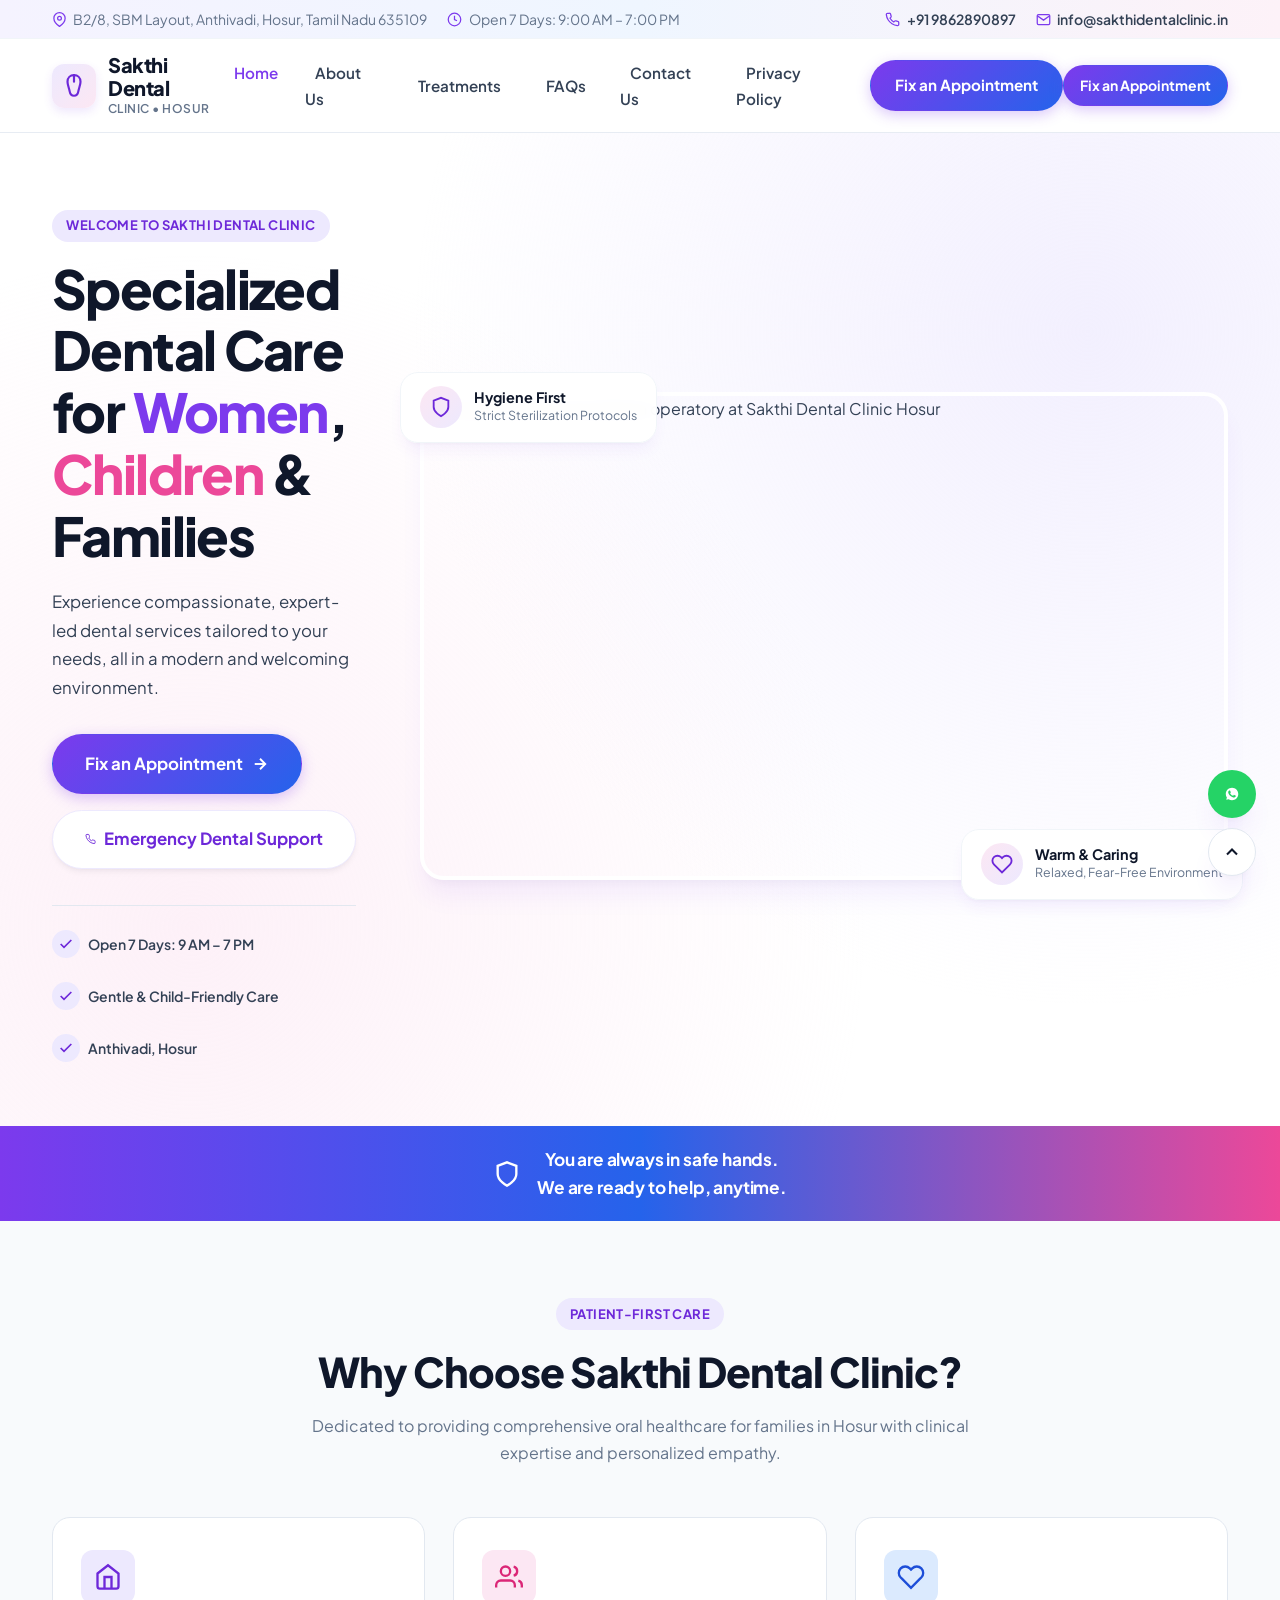
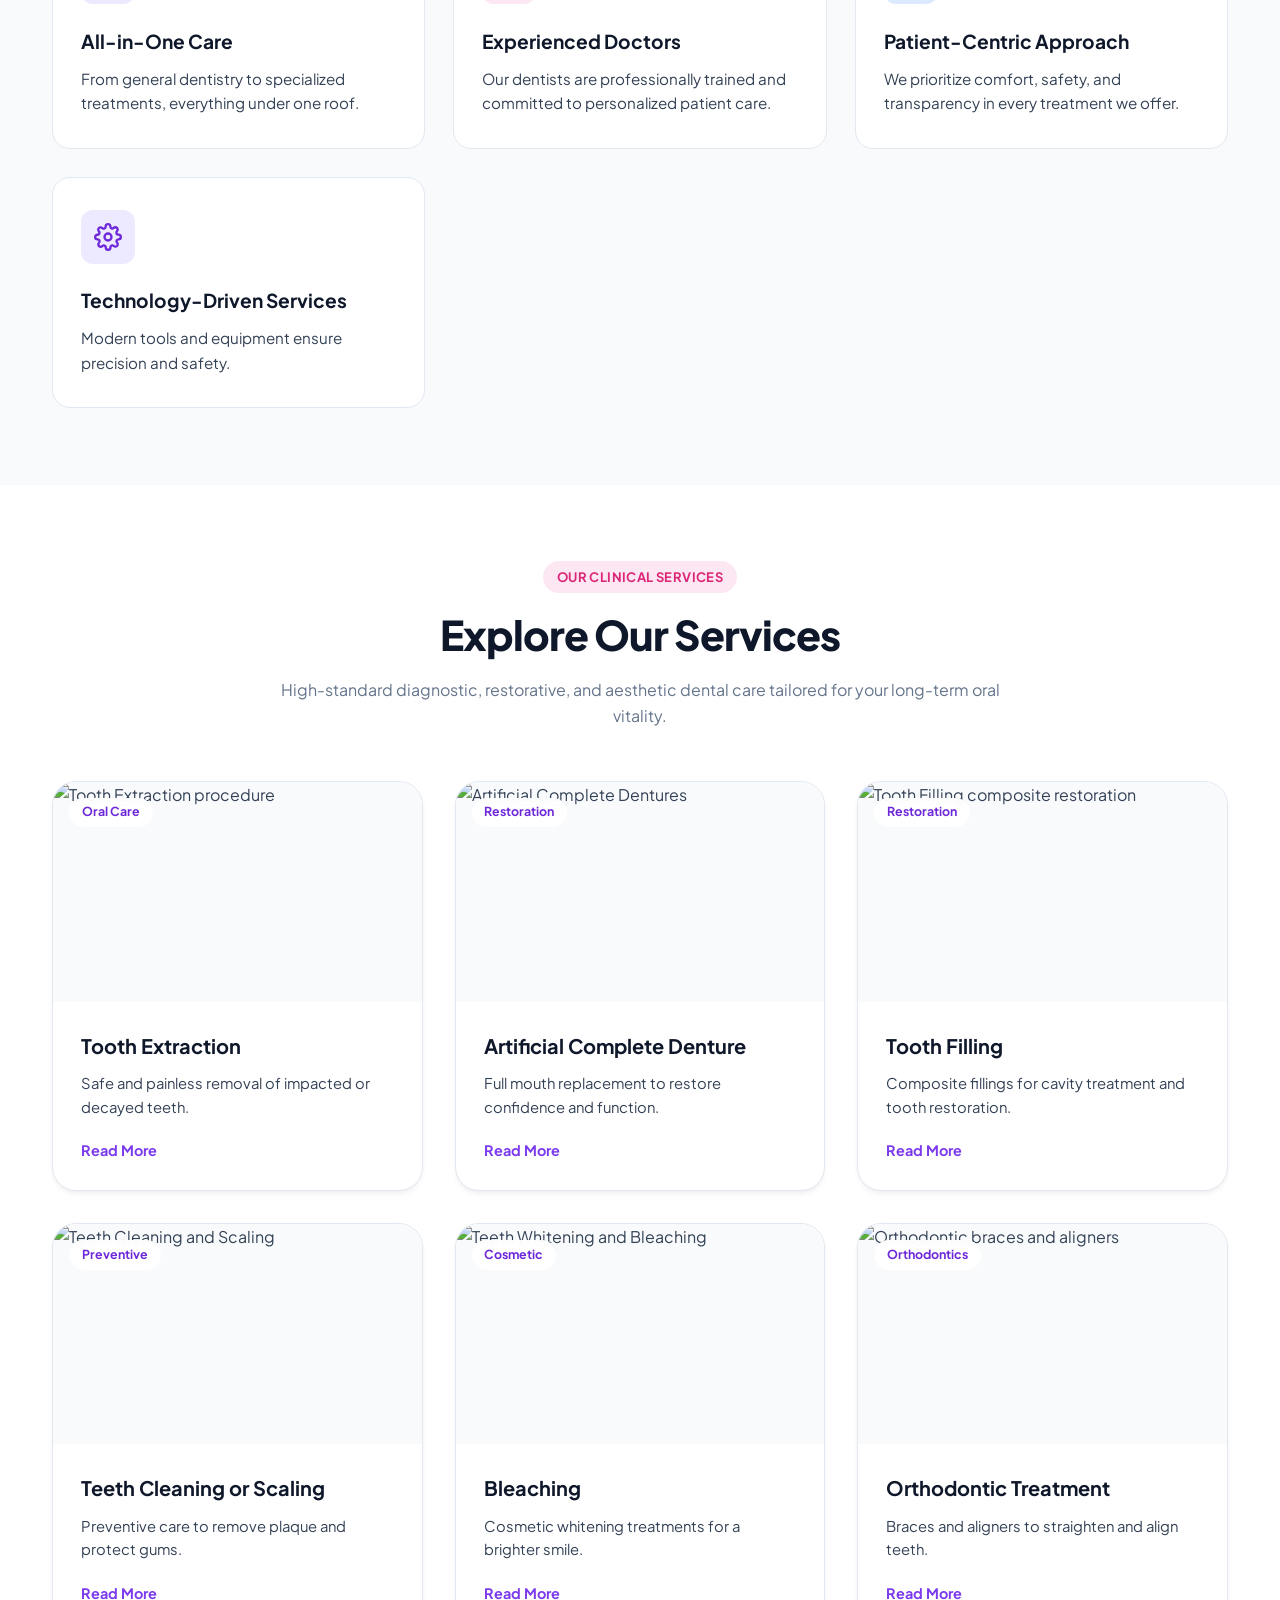
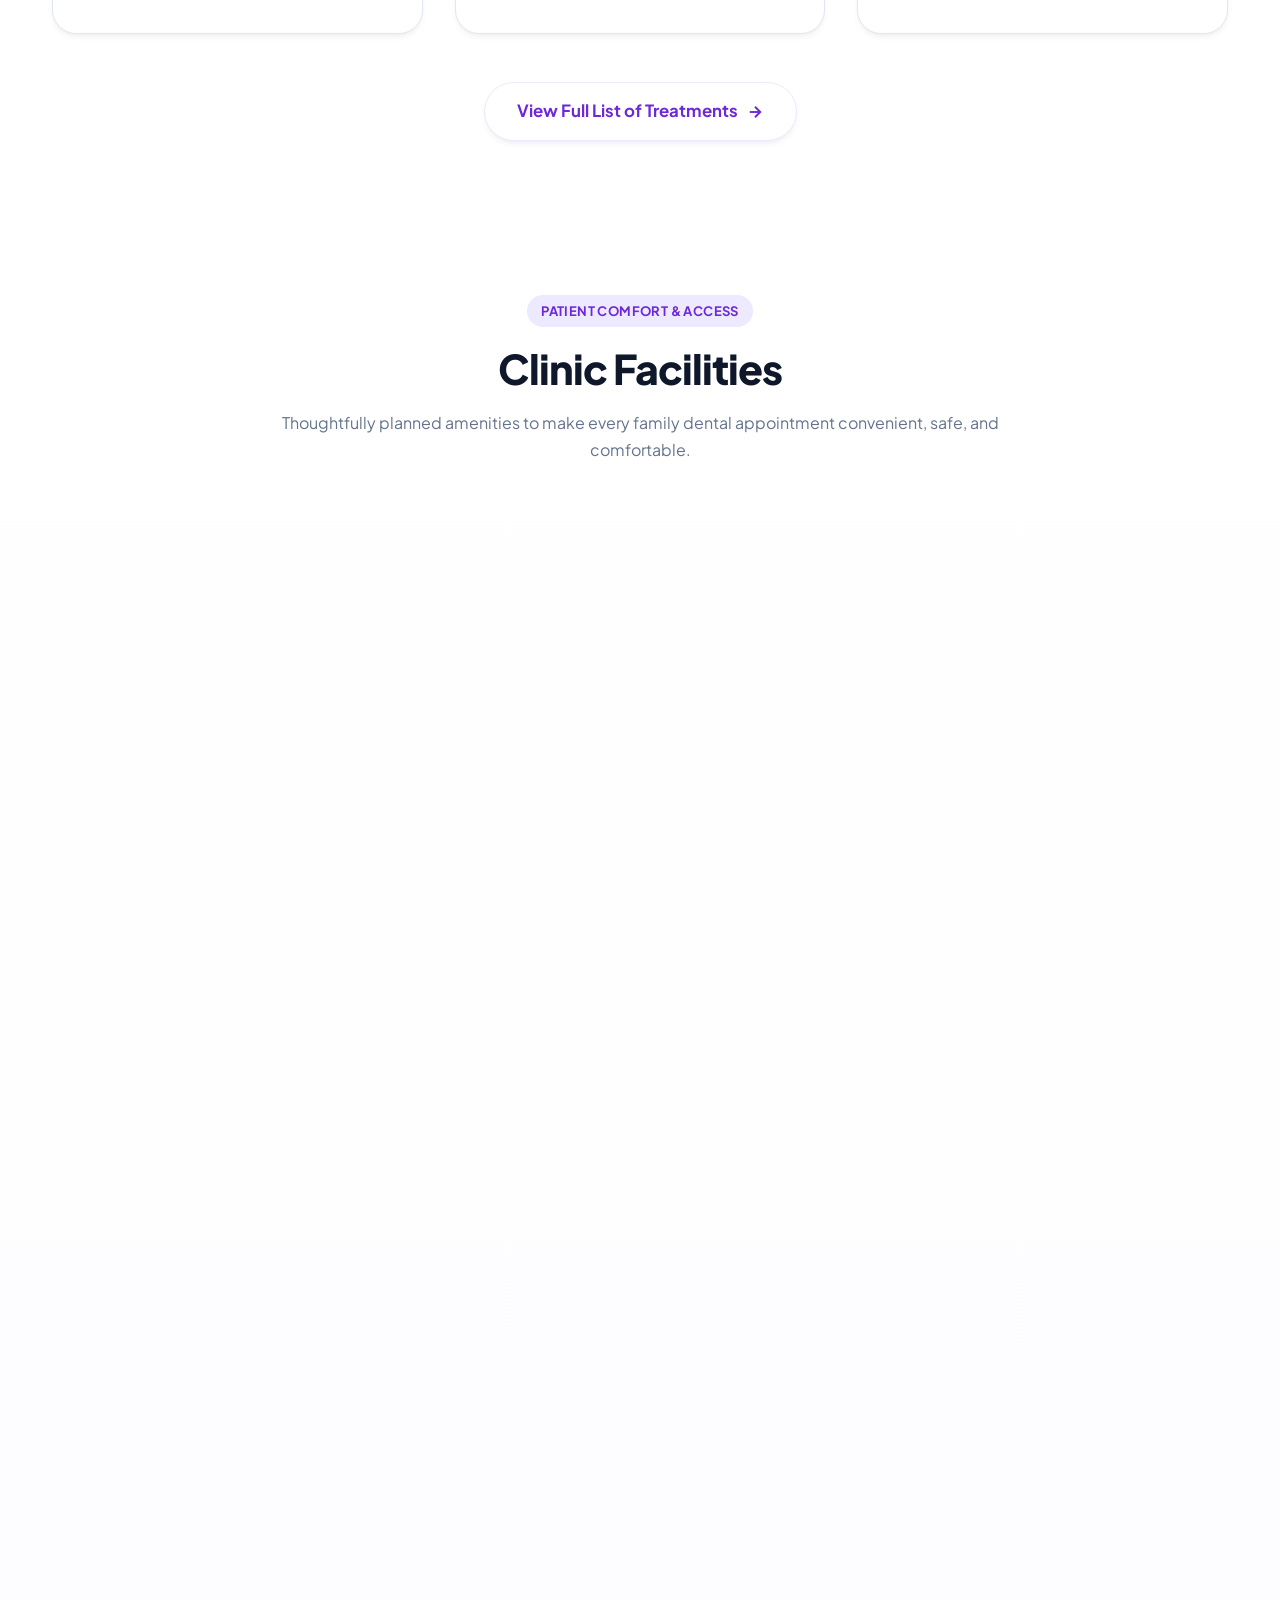
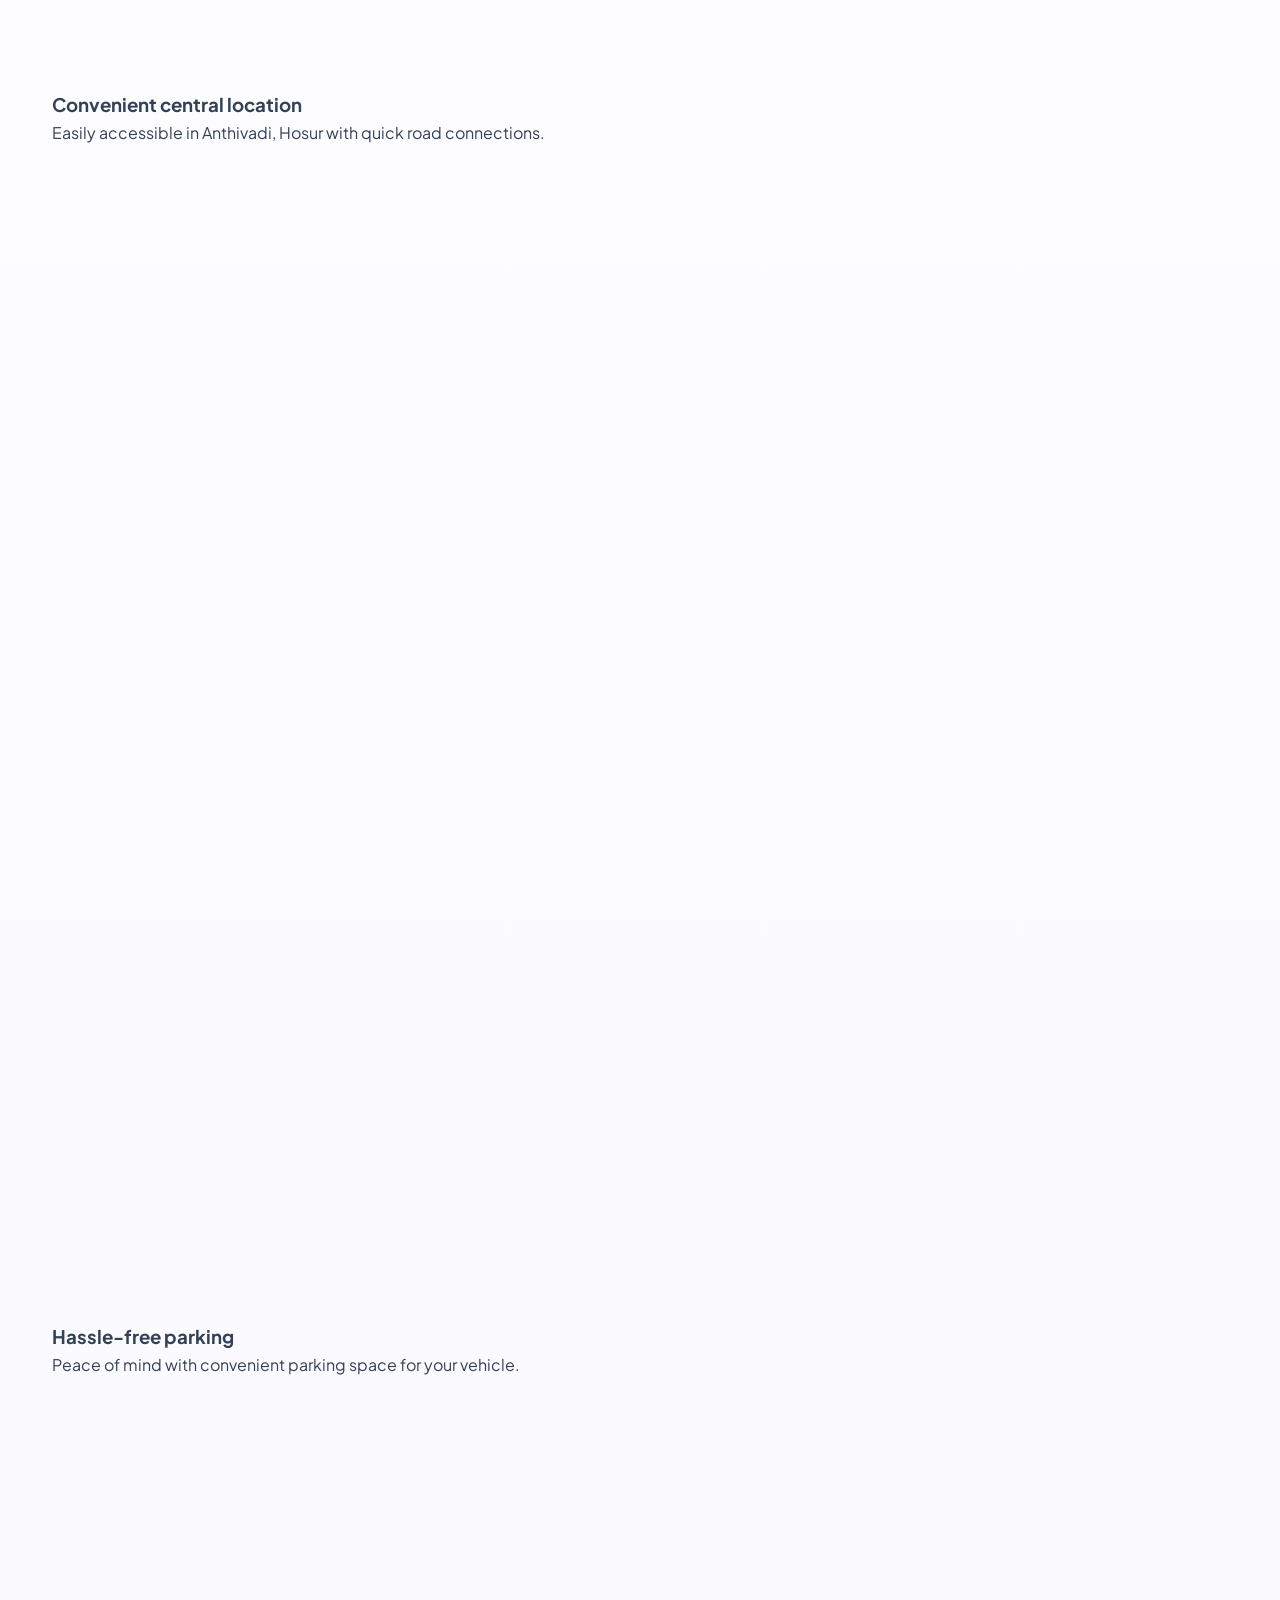
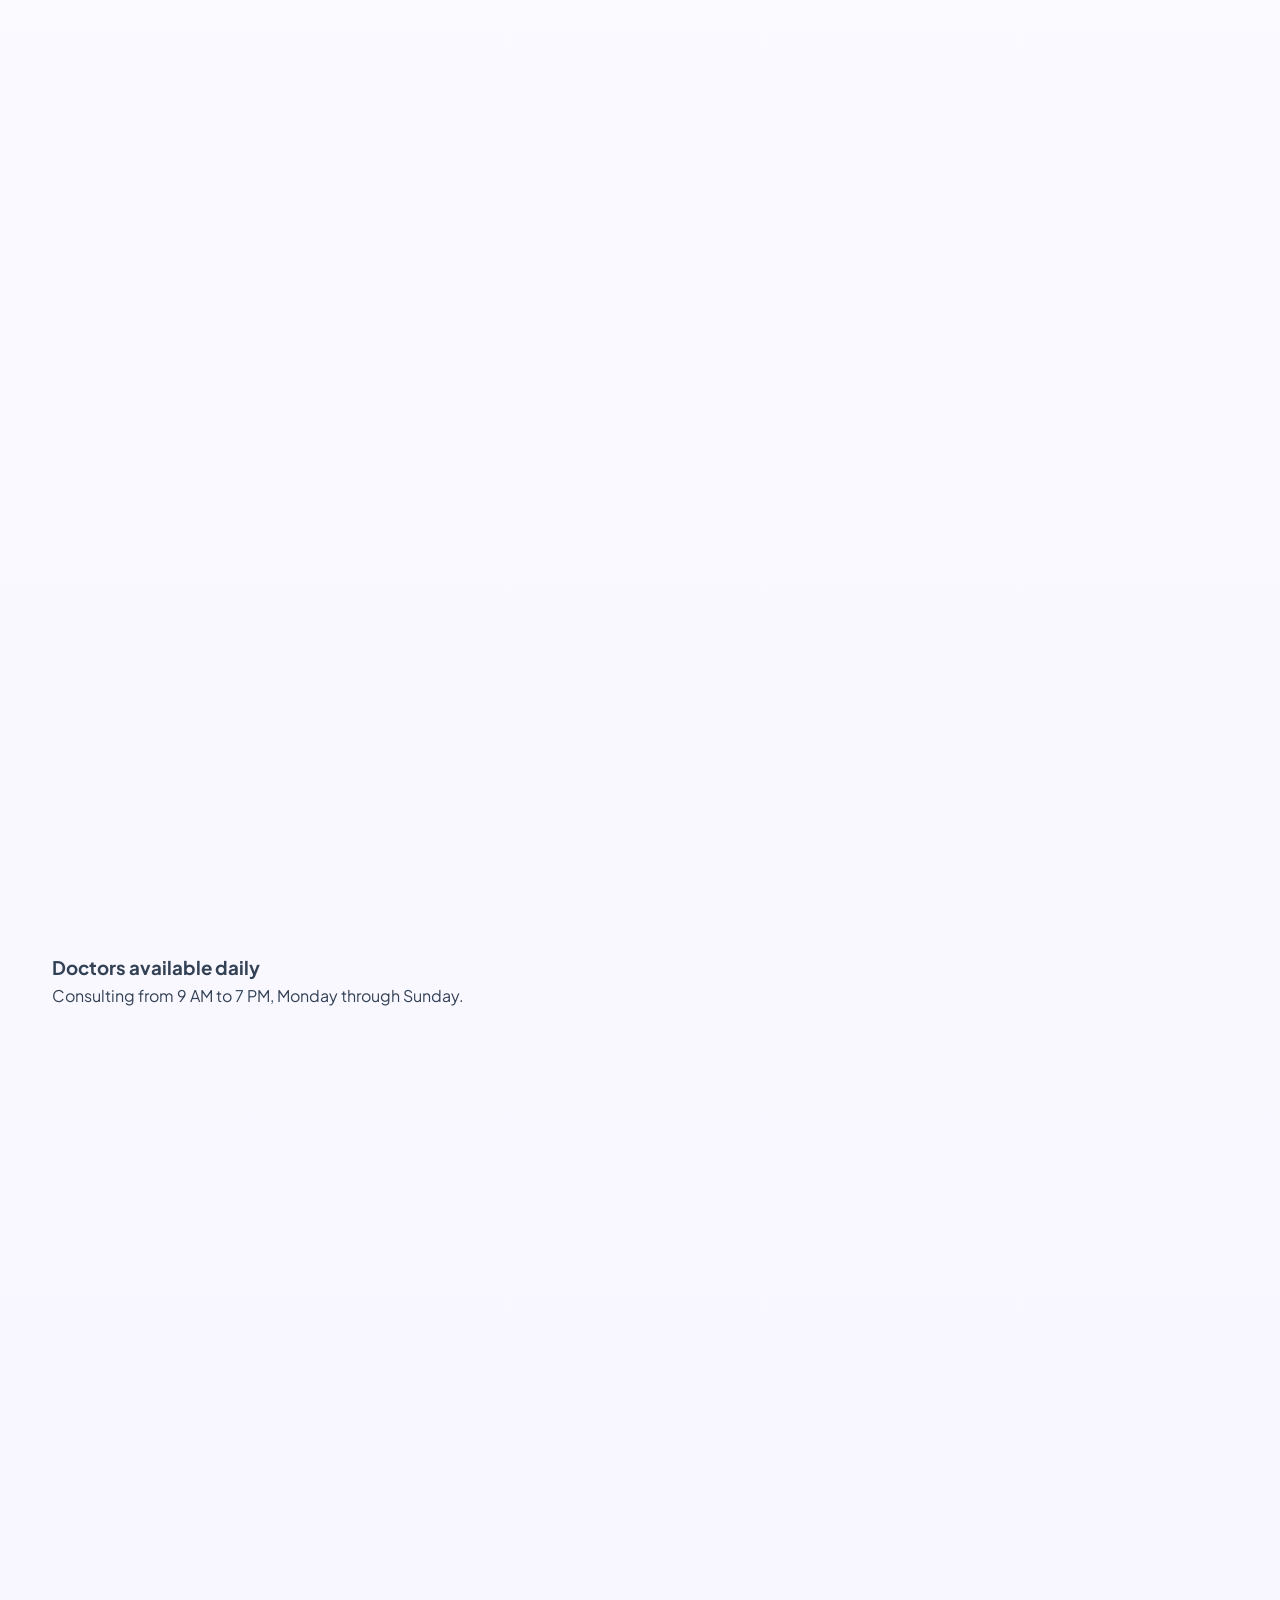
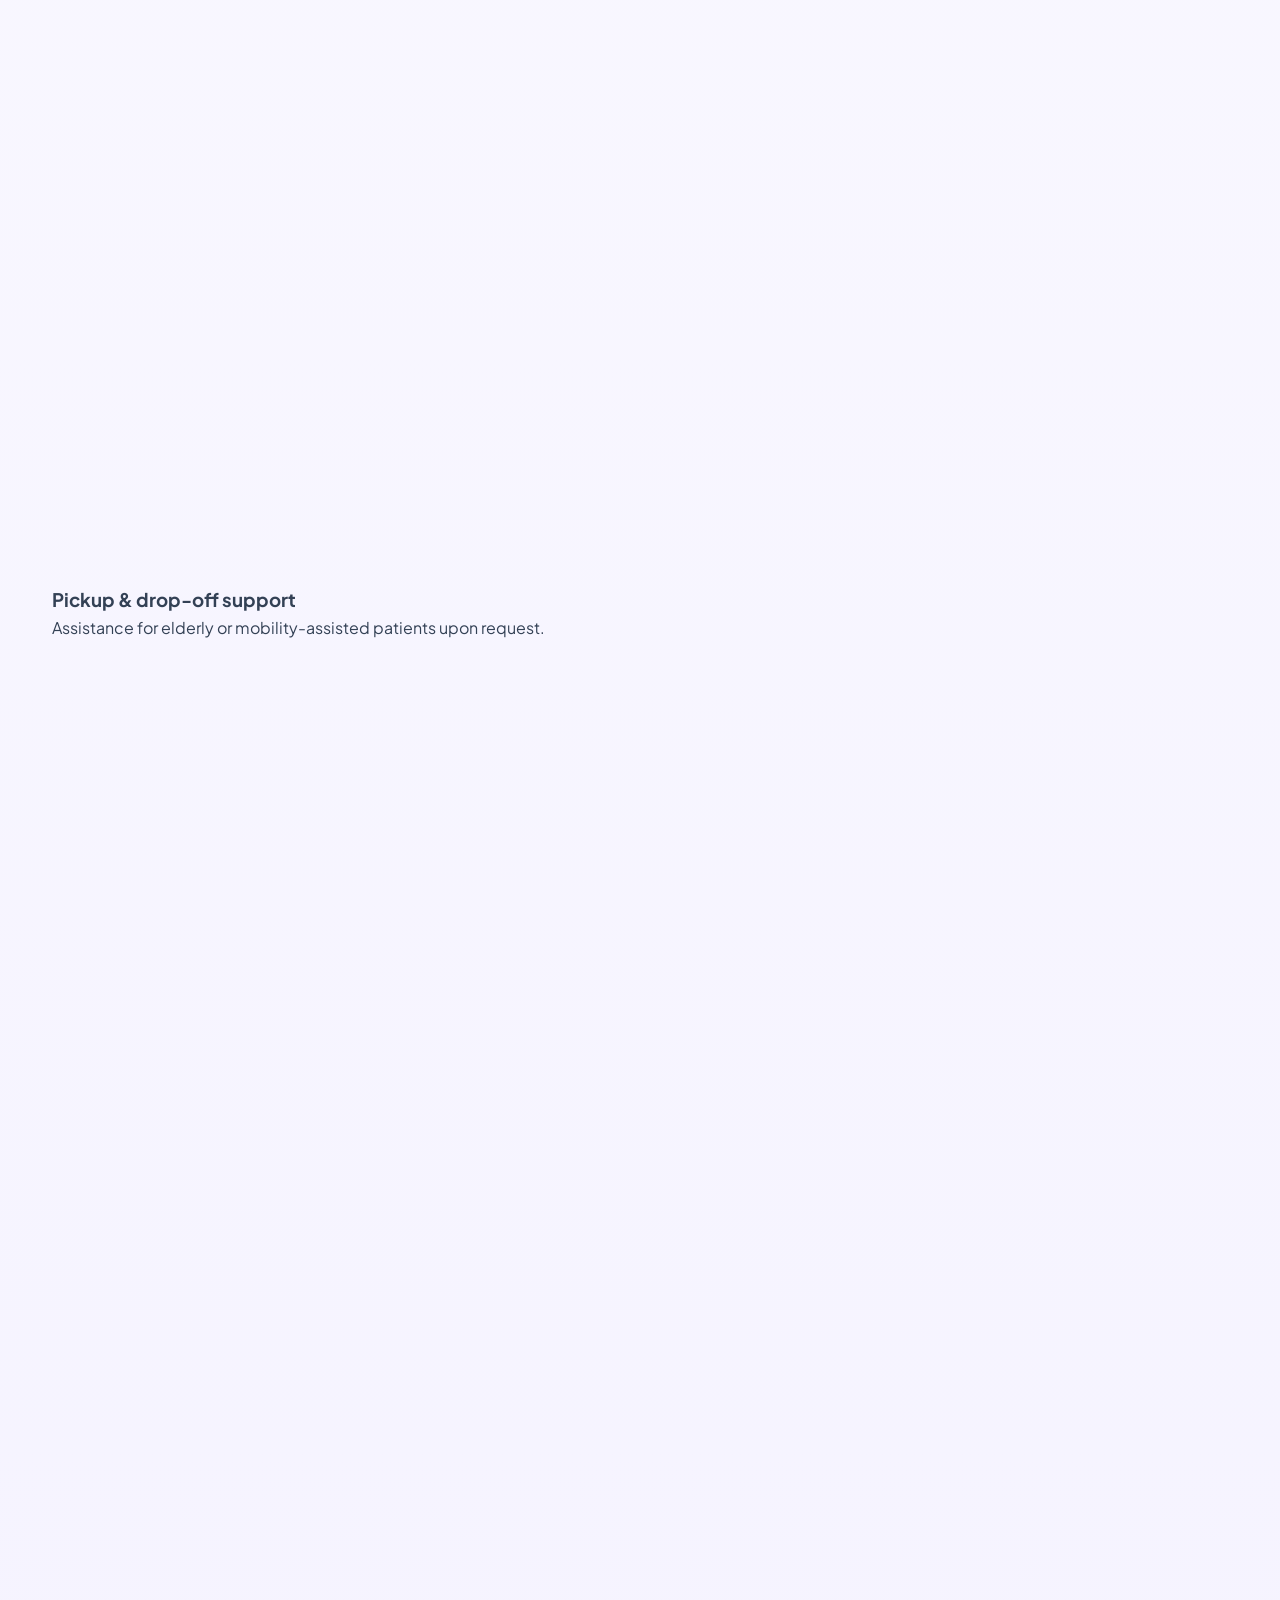
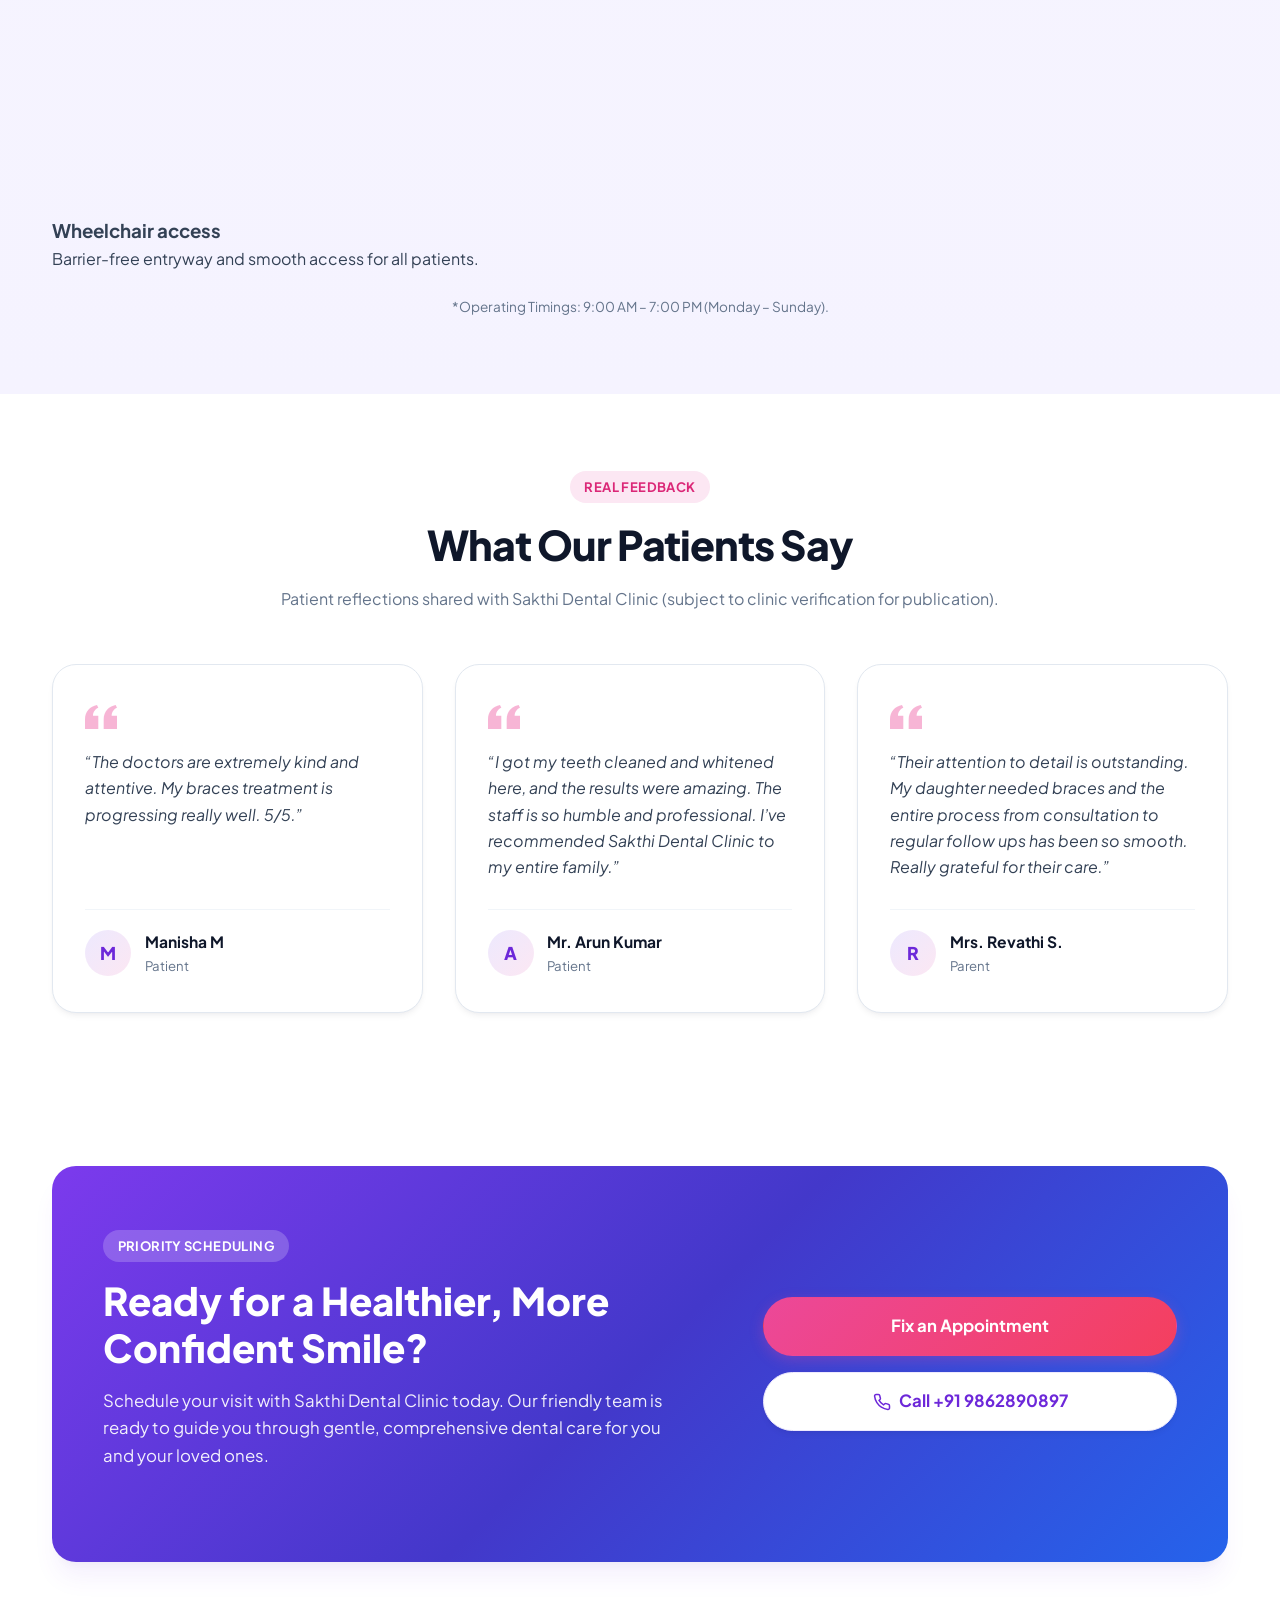
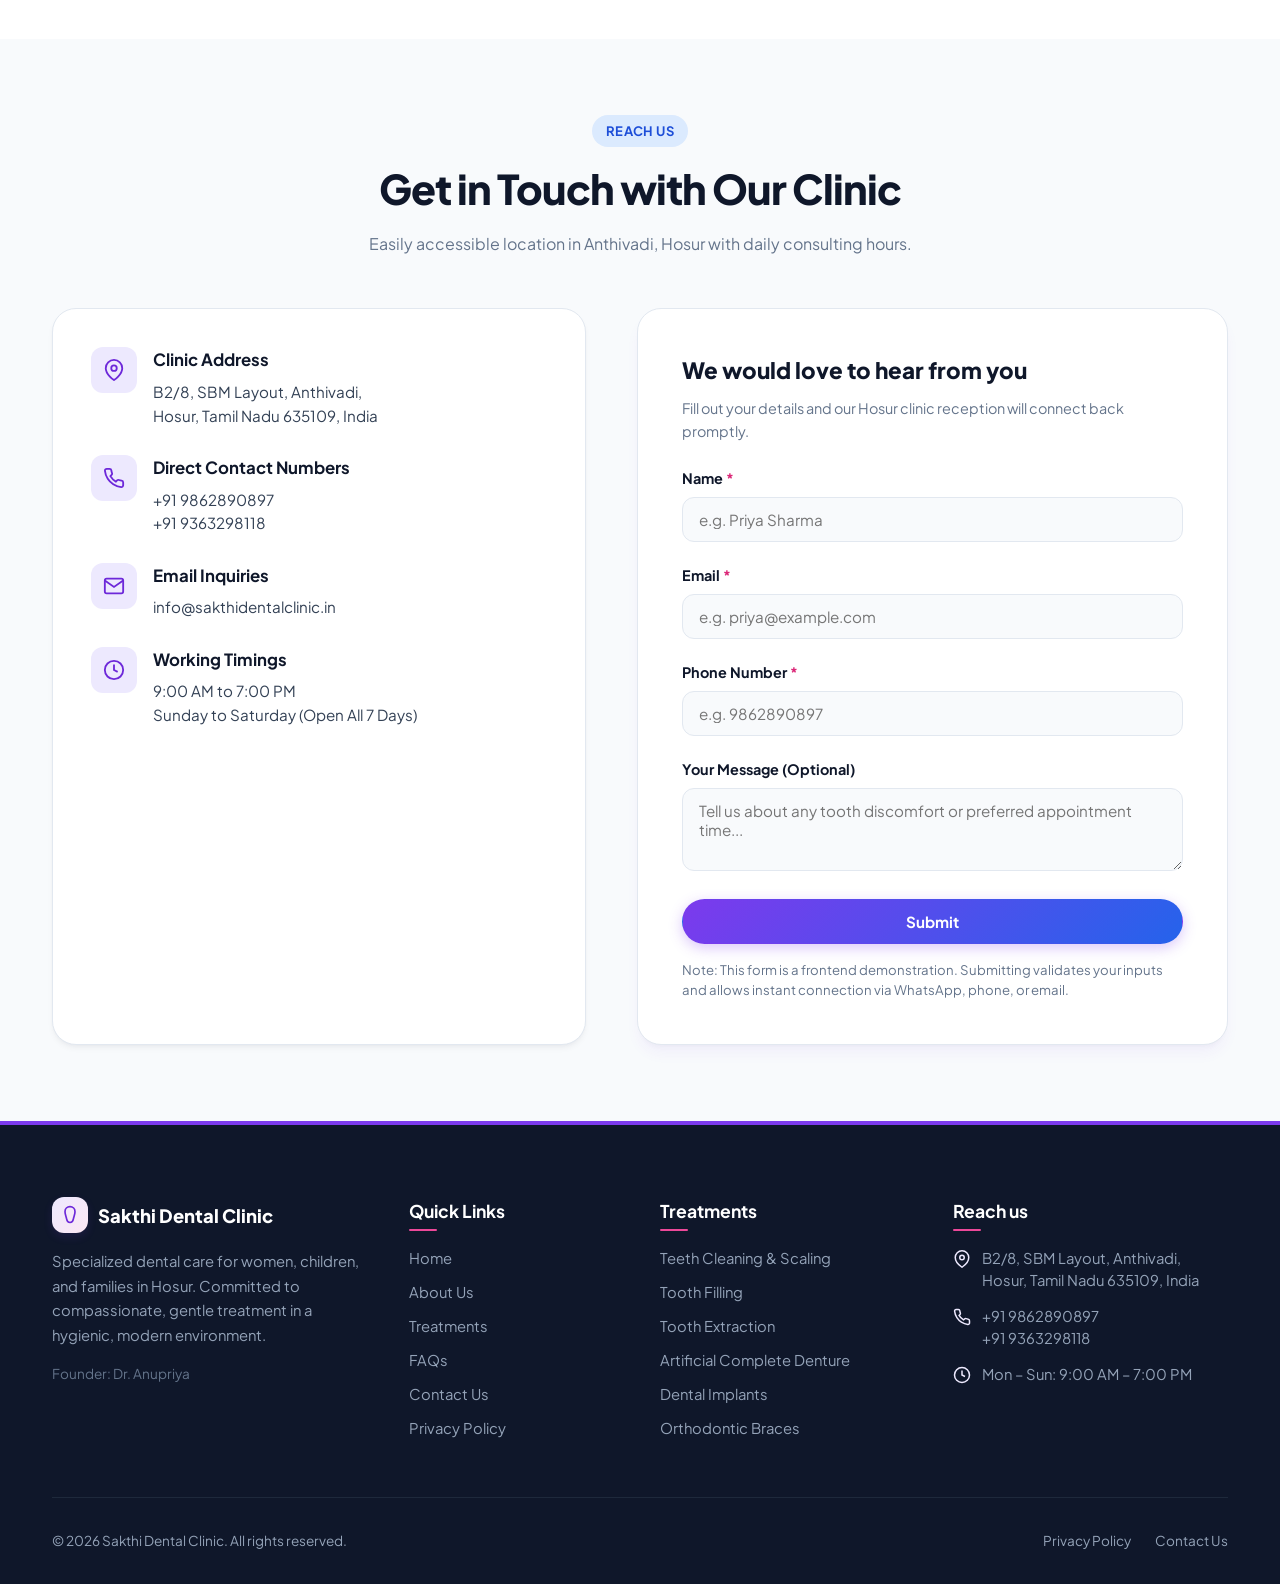
==== commit 4e927b27: "Update print statement from 'Hello' to 'Goodbye'" ====
--- a/index.html
+++ b/index.html
@@ -4,13 +4,13 @@
   <meta charset="UTF-8">
   <meta name="viewport" content="width=device-width, initial-scale=1.0">
   <meta http-equiv="X-UA-Compatible" content="ie=edge">
-  <title>Sakthi Dental Clinic | Specialized Dental Care for Women, Children & Families in Hosur</title>
+  <title>Sakthi Dental Clinic | Specialized Dental Care for Women, Children &amp; Families in Hosur</title>
   <meta name="description" content="Sakthi Dental Clinic in Hosur, Tamil Nadu provides specialized, compassionate dental care for women, children, and families. Open 7 days a week from 9 AM to 7 PM.">
   <meta name="keywords" content="Dental Clinic Hosur, Dentist Hosur, Pediatric Dentistry Hosur, Orthodontics Hosur, Root Canal Treatment, Dental Implants Anthivadi, Sakthi Dental Clinic">
   
-  <!-- Open Graph / Meta -->
+  <!-- Open Graph Meta -->
   <meta property="og:title" content="Sakthi Dental Clinic - Specialized Dental Care in Hosur">
-  <meta property="og:description" content="Experience compassionate, expert-led dental services tailored to your needs in a modern, welcoming environment.">
+  <meta property="og:description" content="Experience compassionate, expert-led dental services tailored to your needs, all in a modern and welcoming environment.">
   <meta property="og:type" content="website">
   
   <link rel="stylesheet" href="style.css">
@@ -49,21 +49,21 @@
     <div class="container top-bar-inner">
       <div class="top-bar-left">
         <span class="top-bar-item">
-          <svg viewBox="0 0 24 24" fill="none" stroke-width="2"><path d="M21 10c0 7-9 13-9 13s-9-6-9-13a9 9 0 0 1 18 0z"></path><circle cx="12" cy="10" r="3"></circle></svg>
+          <svg viewBox="0 0 24 24" fill="none" stroke-width="2" aria-hidden="true"><path d="M21 10c0 7-9 13-9 13s-9-6-9-13a9 9 0 0 1 18 0z"></path><circle cx="12" cy="10" r="3"></circle></svg>
           B2/8, SBM Layout, Anthivadi, Hosur, Tamil Nadu 635109
         </span>
         <span class="top-bar-item">
-          <svg viewBox="0 0 24 24" fill="none" stroke-width="2"><circle cx="12" cy="12" r="10"></circle><polyline points="12 6 12 12 16 14"></polyline></svg>
+          <svg viewBox="0 0 24 24" fill="none" stroke-width="2" aria-hidden="true"><circle cx="12" cy="12" r="10"></circle><polyline points="12 6 12 12 16 14"></polyline></svg>
           Open 7 Days: 9:00 AM – 7:00 PM
         </span>
       </div>
       <div class="top-bar-right">
         <a href="tel:+919862890897" class="top-bar-item top-bar-link">
-          <svg viewBox="0 0 24 24" fill="none" stroke-width="2"><path d="M22 16.92v3a2 2 0 0 1-2.18 2 19.79 19.79 0 0 1-8.63-3.07 19.5 19.5 0 0 1-6-6 19.79 19.79 0 0 1-3.07-8.67A2 2 0 0 1 4.11 2h3a2 2 0 0 1 2 1.72 12.84 12.84 0 0 0 .7 2.81 2 2 0 0 1-.45 2.11L8.09 9.91a16 16 0 0 0 6 6l1.27-1.27a2 2 0 0 1 2.11-.45 12.84 12.84 0 0 0 2.81.7A2 2 0 0 1 22 16.92z"></path></svg>
+          <svg viewBox="0 0 24 24" fill="none" stroke-width="2" aria-hidden="true"><path d="M22 16.92v3a2 2 0 0 1-2.18 2 19.79 19.79 0 0 1-8.63-3.07 19.5 19.5 0 0 1-6-6 19.79 19.79 0 0 1-3.07-8.67A2 2 0 0 1 4.11 2h3a2 2 0 0 1 2 1.72 12.84 12.84 0 0 0 .7 2.81 2 2 0 0 1-.45 2.11L8.09 9.91a16 16 0 0 0 6 6l1.27-1.27a2 2 0 0 1 2.11-.45 12.84 12.84 0 0 0 2.81.7A2 2 0 0 1 22 16.92z"></path></svg>
           +91 9862890897
         </a>
         <a href="mailto:info@sakthidentalclinic.in" class="top-bar-item top-bar-link">
-          <svg viewBox="0 0 24 24" fill="none" stroke-width="2"><path d="M4 4h16c1.1 0 2 .9 2 2v12c0 1.1-.9 2-2 2H4c-1.1 0-2-.9-2-2V6c0-1.1.9-2 2-2z"></path><polyline points="22,6 12,13 2,6"></polyline></svg>
+          <svg viewBox="0 0 24 24" fill="none" stroke-width="2" aria-hidden="true"><path d="M4 4h16c1.1 0 2 .9 2 2v12c0 1.1-.9 2-2 2H4c-1.1 0-2-.9-2-2V6c0-1.1.9-2 2-2z"></path><polyline points="22,6 12,13 2,6"></polyline></svg>
           info@sakthidentalclinic.in
         </a>
       </div>
@@ -75,7 +75,6 @@
     <div class="container header-inner">
       <a href="index.html" class="brand-logo" aria-label="Sakthi Dental Clinic Homepage">
         <div class="logo-icon-wrap" aria-hidden="true">
-          <!-- Dental tooth & gentle sparkle icon -->
           <svg viewBox="0 0 24 24" stroke-width="2" stroke-linecap="round" stroke-linejoin="round">
             <path d="M12 2C8.5 2 6 4.5 6 8c0 3 1.5 6 2 9 .5 3 2 4 4 4s3.5-1 4-4c.5-3 2-6 2-9 0-3.5-2.5-6-6-6z"/>
             <path d="M12 2v6"/>
@@ -89,20 +88,24 @@
 
       <!-- Desktop & Mobile Navigation Links -->
       <nav aria-label="Main Navigation">
-        <ul class="nav-menu">
+        <ul id="main-nav-menu" class="nav-menu">
           <li><a href="index.html" class="nav-link">Home</a></li>
           <li><a href="about.html" class="nav-link">About Us</a></li>
           <li><a href="treatments.html" class="nav-link">Treatments</a></li>
           <li><a href="faqs.html" class="nav-link">FAQs</a></li>
           <li><a href="contact.html" class="nav-link">Contact Us</a></li>
           <li><a href="privacy-policy.html" class="nav-link">Privacy Policy</a></li>
+          <li class="mobile-menu-cta">
+            <a href="contact.html#appointment" class="btn btn-primary">Fix an Appointment</a>
+          </li>
         </ul>
       </nav>
 
       <div class="header-actions">
-        <a href="contact.html#appointment" class="btn btn-primary btn-sm">Fix an Appointment</a>
-        <button class="mobile-nav-toggle" aria-label="Toggle navigation menu" aria-expanded="false">
-          <svg viewBox="0 0 24 24" fill="none" stroke-width="2.5" stroke-linecap="round"><line x1="3" y1="12" x2="21" y2="12"></line><line x1="3" y1="6" x2="21" y2="6"></line><line x1="3" y1="18" x2="21" y2="18"></line></svg>
+        <a href="contact.html#appointment" class="btn btn-primary btn-sm header-cta-desktop">Fix an Appointment</a>
+        <button class="mobile-nav-toggle" aria-label="Toggle navigation menu" aria-expanded="false" aria-controls="main-nav-menu">
+          <svg class="hamburger-icon" viewBox="0 0 24 24" fill="none" stroke-width="2.5" stroke-linecap="round" aria-hidden="true"><line x1="3" y1="12" x2="21" y2="12"></line><line x1="3" y1="6" x2="21" y2="6"></line><line x1="3" y1="18" x2="21" y2="18"></line></svg>
+          <svg class="close-icon" viewBox="0 0 24 24" fill="none" stroke-width="2.5" stroke-linecap="round" aria-hidden="true"><line x1="18" y1="6" x2="6" y2="18"></line><line x1="6" y1="6" x2="18" y2="18"></line></svg>
         </button>
       </div>
     </div>
@@ -126,10 +129,11 @@
             <div class="hero-actions">
               <a href="contact.html#appointment" class="btn btn-primary btn-lg">
                 Fix an Appointment
-                <svg viewBox="0 0 24 24" stroke-width="2.5"><line x1="5" y1="12" x2="19" y2="12"></line><polyline points="12 5 19 12 12 19"></polyline></svg>
+                <svg viewBox="0 0 24 24" stroke-width="2.5" aria-hidden="true"><line x1="5" y1="12" x2="19" y2="12"></line><polyline points="12 5 19 12 12 19"></polyline></svg>
               </a>
-              <a href="treatments.html" class="btn btn-secondary btn-lg">
-                View Treatments
+              <a href="tel:+919862890897" class="btn btn-secondary btn-lg">
+                <svg viewBox="0 0 24 24" fill="none" stroke="currentColor" stroke-width="2" aria-hidden="true"><path d="M22 16.92v3a2 2 0 0 1-2.18 2 19.79 19.79 0 0 1-8.63-3.07 19.5 19.5 0 0 1-6-6 19.79 19.79 0 0 1-3.07-8.67A2 2 0 0 1 4.11 2h3a2 2 0 0 1 2 1.72 12.84 12.84 0 0 0 .7 2.81 2 2 0 0 1-.45 2.11L8.09 9.91a16 16 0 0 0 6 6l1.27-1.27a2 2 0 0 1 2.11-.45 12.84 12.84 0 0 0 2.81.7A2 2 0 0 1 22 16.92z"></path></svg>
+                Emergency Dental Support
               </a>
             </div>
             <div class="hero-trust-row">
@@ -137,7 +141,7 @@
                 <span class="trust-icon-box" aria-hidden="true">
                   <svg viewBox="0 0 24 24" fill="none" stroke="currentColor" stroke-width="2.5"><polyline points="20 6 9 17 4 12"></polyline></svg>
                 </span>
-                <span>Open 7 Days (9 AM – 7 PM)</span>
+                <span>Open 7 Days: 9 AM – 7 PM</span>
               </div>
               <div class="trust-item">
                 <span class="trust-icon-box" aria-hidden="true">
@@ -149,7 +153,7 @@
                 <span class="trust-icon-box" aria-hidden="true">
                   <svg viewBox="0 0 24 24" fill="none" stroke="currentColor" stroke-width="2.5"><polyline points="20 6 9 17 4 12"></polyline></svg>
                 </span>
-                <span>Hosur Central Location</span>
+                <span>Anthivadi, Hosur</span>
               </div>
             </div>
           </div>
@@ -166,7 +170,7 @@
             </div>
 
             <div class="hero-image-card">
-              <img src="https://images.unsplash.com/photo-1629909613654-28e377c37b09?auto=format&fit=crop&w=800&q=80" alt="Modern dental consultation room at Sakthi Dental Clinic Hosur with hygienic instruments and dental chair" width="800" height="480">
+              <img src="https://images.unsplash.com/photo-1629909613654-28e377c37b09?auto=format&fit=crop&w=800&q=80" alt="Modern dental consultation operatory at Sakthi Dental Clinic Hosur" width="800" height="480">
             </div>
 
             <div class="floating-badge floating-badge-bottom" aria-hidden="true">
@@ -175,7 +179,7 @@
               </div>
               <div class="badge-content">
                 <h4>Warm &amp; Caring</h4>
-                <p>Relaxed, Fear-Free Dentistry</p>
+                <p>Relaxed, Fear-Free Environment</p>
               </div>
             </div>
           </div>
@@ -190,267 +194,192 @@
           <svg viewBox="0 0 24 24" fill="none" stroke="currentColor" stroke-width="2" aria-hidden="true">
             <path d="M12 22s8-4 8-10V5l-8-3-8 3v7c0 6 8 10 8 10z"></path>
           </svg>
-          <span>You are always in safe hands. We are ready to help, anytime.</span>
+          <div>
+            <span>You are always in safe hands.</span><br class="mobile-only">
+            <span>We are ready to help, anytime.</span>
+          </div>
         </div>
       </div>
     </section>
 
-    <!-- 3. WHY CHOOSE US SECTION -->
+    <!-- 3. WHY CHOOSE SAKTHI DENTAL CLINIC? (4 CLIENT CARDS) -->
     <section class="section section-alt" id="why-choose-us" aria-labelledby="why-title">
       <div class="container">
         <div class="section-header">
-          <span class="badge-tag badge-lavender">Our Core Commitment</span>
-          <h2 id="why-title" class="section-title">Why Families in Hosur Choose Us</h2>
+          <span class="badge-tag badge-lavender">Patient-First Care</span>
+          <h2 id="why-title" class="section-title">Why Choose Sakthi Dental Clinic?</h2>
           <p class="section-subtitle">
-            We combine high clinical standards with empathetic personal attention, creating a welcoming atmosphere where children and adults feel completely comfortable.
+            Dedicated to providing comprehensive oral healthcare for families in Hosur with clinical expertise and personalized empathy.
           </p>
         </div>
 
         <div class="pillars-grid">
-          <!-- Pillar 1 -->
+          <!-- Card 1: All-in-One Care -->
           <article class="pillar-card">
             <div class="pillar-icon-box icon-box-lavender" aria-hidden="true">
-              <svg viewBox="0 0 24 24" fill="none" stroke-width="2"><path d="M12 22s8-4 8-10V5l-8-3-8 3v7c0 6 8 10 8 10z"></path></svg>
-            </div>
-            <h3>Hospital-Grade Sterilization</h3>
-            <p>Every single instrument undergoes rigorous multi-step autoclaving and sanitization, safeguarding your health and peace of mind on every visit.</p>
-          </article>
-
-          <!-- Pillar 2 -->
+              <svg viewBox="0 0 24 24" fill="none" stroke-width="2"><path d="M3 9l9-7 9 7v11a2 2 0 0 1-2 2H5a2 2 0 0 1-2-2z"></path><polyline points="9 22 9 12 15 12 15 22"></polyline></svg>
+            </div>
+            <h3>All-in-One Care</h3>
+            <p>From general dentistry to specialized treatments, everything under one roof.</p>
+          </article>
+
+          <!-- Card 2: Experienced Doctors -->
           <article class="pillar-card">
             <div class="pillar-icon-box icon-box-pink" aria-hidden="true">
-              <svg viewBox="0 0 24 24" fill="none" stroke-width="2"><path d="M20.84 4.61a5.5 5.5 0 0 0-7.78 0L12 5.67l-1.06-1.06a5.5 5.5 0 0 0-7.78 7.78l1.06 1.06L12 21.23l7.78-7.78 1.06-1.06a5.5 5.5 0 0 0 0-7.78z"></path></svg>
-            </div>
-            <h3>Child &amp; Pediatric Focused</h3>
-            <p>Friendly communication and gentle approaches help young children build positive dental habits and look forward to routine check-ups without fear.</p>
-          </article>
-
-          <!-- Pillar 3 -->
+              <svg viewBox="0 0 24 24" fill="none" stroke-width="2"><path d="M17 21v-2a4 4 0 0 0-4-4H5a4 4 0 0 0-4 4v2"></path><circle cx="9" cy="7" r="4"></circle><path d="M23 21v-2a4 4 0 0 0-3-3.87"></path><path d="M16 3.13a4 4 0 0 1 0 7.75"></path></svg>
+            </div>
+            <h3>Experienced Doctors</h3>
+            <p>Our dentists are professionally trained and committed to personalized patient care.</p>
+          </article>
+
+          <!-- Card 3: Patient-Centric Approach -->
           <article class="pillar-card">
             <div class="pillar-icon-box icon-box-blue" aria-hidden="true">
-              <svg viewBox="0 0 24 24" fill="none" stroke-width="2"><circle cx="12" cy="12" r="10"></circle><path d="M12 16v-4"></path><path d="M12 8h.01"></path></svg>
-            </div>
-            <h3>Transparent Clinical Guidance</h3>
-            <p>We explain every finding and procedure thoroughly before starting. You receive straightforward counsel with clear, ethical treatment options.</p>
-          </article>
-
-          <!-- Pillar 4 -->
+              <svg viewBox="0 0 24 24" fill="none" stroke-width="2"><path d="M20.84 4.61a5.5 5.5 0 0 0-7.78 0L12 5.67l-1.06-1.06a5.5 5.5 0 0 0-7.78 7.78l1.06 1.06L12 21.23l7.78-7.78 1.06-1.06a5.5 5.5 0 0 0 0-7.78z"></path></svg>
+            </div>
+            <h3>Patient-Centric Approach</h3>
+            <p>We prioritize comfort, safety, and transparency in every treatment we offer.</p>
+          </article>
+
+          <!-- Card 4: Technology-Driven Services -->
           <article class="pillar-card">
             <div class="pillar-icon-box icon-box-lavender" aria-hidden="true">
-              <svg viewBox="0 0 24 24" fill="none" stroke-width="2"><path d="M17 21v-2a4 4 0 0 0-4-4H5a4 4 0 0 0-4 4v2"></path><circle cx="9" cy="7" r="4"></circle><path d="M23 21v-2a4 4 0 0 0-3-3.87"></path><path d="M16 3.13a4 4 0 0 1 0 7.75"></path></svg>
-            </div>
-            <h3>Dedicated Care for Women</h3>
-            <p>Understanding oral health considerations across hormonal transitions, pregnancy, and mature adulthood with specialized comfort and tailored advice.</p>
-          </article>
-
-          <!-- Pillar 5 -->
-          <article class="pillar-card">
-            <div class="pillar-icon-box icon-box-pink" aria-hidden="true">
               <svg viewBox="0 0 24 24" fill="none" stroke-width="2"><circle cx="12" cy="12" r="3"></circle><path d="M19.4 15a1.65 1.65 0 0 0 .33 1.82l.06.06a2 2 0 0 1 0 2.83 2 2 0 0 1-2.83 0l-.06-.06a1.65 1.65 0 0 0-1.82-.33 1.65 1.65 0 0 0-1 1.51V21a2 2 0 0 1-2 2 2 2 0 0 1-2-2v-.09A1.65 1.65 0 0 0 9 19.4a1.65 1.65 0 0 0-1.82.33l-.06.06a2 2 0 0 1-2.83 0 2 2 0 0 1 0-2.83l.06-.06a1.65 1.65 0 0 0 .33-1.82 1.65 1.65 0 0 0-1.51-1H3a2 2 0 0 1-2-2 2 2 0 0 1 2-2h.09A1.65 1.65 0 0 0 4.6 9a1.65 1.65 0 0 0-.33-1.82l-.06-.06a2 2 0 0 1 0-2.83 2 2 0 0 1 2.83 0l.06.06a1.65 1.65 0 0 0 1.82.33H9a1.65 1.65 0 0 0 1-1.51V3a2 2 0 0 1 2-2 2 2 0 0 1 2 2v.09a1.65 1.65 0 0 0 1 1.51 1.65 1.65 0 0 0 1.82-.33l.06-.06a2 2 0 0 1 2.83 0 2 2 0 0 1 0 2.83l-.06.06a1.65 1.65 0 0 0-.33 1.82V9a1.65 1.65 0 0 0 1.51 1H21a2 2 0 0 1 2 2 2 2 0 0 1-2 2h-.09a1.65 1.65 0 0 0-1.51 1z"></path></svg>
             </div>
-            <h3>Modern Dental Equipment</h3>
-            <p>From precision ultrasonic scaling to digital diagnostics, our modern operatories are designed for accurate, efficient, and comfortable clinical visits.</p>
-          </article>
-
-          <!-- Pillar 6 -->
-          <article class="pillar-card">
-            <div class="pillar-icon-box icon-box-blue" aria-hidden="true">
-              <svg viewBox="0 0 24 24" fill="none" stroke-width="2"><circle cx="12" cy="12" r="10"></circle><polyline points="12 6 12 12 16 14"></polyline></svg>
-            </div>
-            <h3>Open 7 Days a Week</h3>
-            <p>Dental needs do not adhere to regular office hours. We welcome appointments from 9:00 AM to 7:00 PM, Sunday through Saturday.</p>
+            <h3>Technology-Driven Services</h3>
+            <p>Modern tools and equipment ensure precision and safety.</p>
           </article>
         </div>
       </div>
     </section>
 
-    <!-- 4. SIX FEATURED TREATMENTS -->
-    <section class="section" id="featured-treatments" aria-labelledby="treatments-heading">
+    <!-- 4. EXPLORE OUR SERVICES (6 FEATURED TREATMENTS) -->
+    <section class="section" id="featured-treatments" aria-labelledby="services-heading">
       <div class="container">
         <div class="section-header">
-          <span class="badge-tag badge-pink">Our Clinical Specialties</span>
-          <h2 id="treatments-heading" class="section-title">Featured Dental Treatments</h2>
+          <span class="badge-tag badge-pink">Our Clinical Services</span>
+          <h2 id="services-heading" class="section-title">Explore Our Services</h2>
           <p class="section-subtitle">
-            Providing comprehensive diagnostic and restorative oral care tailored for long-term health, aesthetic confidence, and pain relief.
+            High-standard diagnostic, restorative, and aesthetic dental care tailored for your long-term oral vitality.
           </p>
         </div>
 
         <div class="treatments-grid">
-          <!-- Treatment 1: Teeth Cleaning and Scaling -->
+          <!-- 1. Tooth Extraction -->
           <article class="treatment-card">
             <div class="treatment-media">
-              <img src="https://images.unsplash.com/photo-1588776814546-1ffcf47267a5?auto=format&fit=crop&w=600&q=80" alt="Professional dental scaling and teeth cleaning procedure" loading="lazy" width="600" height="220">
-              <span class="treatment-category-badge">Preventive Care</span>
+              <img src="https://images.unsplash.com/photo-1588776814546-1ffcf47267a5?auto=format&fit=crop&w=600&q=80" alt="Tooth Extraction procedure" loading="lazy" width="600" height="220">
+              <span class="treatment-category-badge">Oral Care</span>
             </div>
             <div class="treatment-body">
-              <h3 class="treatment-title">Teeth Cleaning and Scaling</h3>
+              <h3 class="treatment-title">Tooth Extraction</h3>
               <p class="treatment-desc">
-                Thorough ultrasonic removal of plaque, tartar, and surface stains to halt gum bleeding, prevent periodontitis, and restore fresh breath.
+                Safe and painless removal of impacted or decayed teeth.
               </p>
-              <ul class="treatment-meta-list">
-                <li class="treatment-meta-item">
-                  <svg viewBox="0 0 24 24" fill="none" stroke-width="2"><polyline points="20 6 9 17 4 12"></polyline></svg>
-                  <span>Gentle ultrasonic technology</span>
-                </li>
-                <li class="treatment-meta-item">
-                  <svg viewBox="0 0 24 24" fill="none" stroke-width="2"><polyline points="20 6 9 17 4 12"></polyline></svg>
-                  <span>Protects gums from gingivitis</span>
-                </li>
-              </ul>
+              <div class="treatment-footer">
+                <a href="treatments.html#extraction" class="link-arrow">
+                  Read More
+                  <svg viewBox="0 0 24 24" fill="none" stroke-width="2.5" aria-hidden="true"><polyline points="9 18 15 12 9 6"></polyline></svg>
+                </a>
+              </div>
+            </div>
+          </article>
+
+          <!-- 2. Artificial Complete Denture -->
+          <article class="treatment-card">
+            <div class="treatment-media">
+              <img src="https://images.unsplash.com/photo-1598256989800-fe5f95da9787?auto=format&fit=crop&w=600&q=80" alt="Artificial Complete Dentures" loading="lazy" width="600" height="220">
+              <span class="treatment-category-badge">Restoration</span>
+            </div>
+            <div class="treatment-body">
+              <h3 class="treatment-title">Artificial Complete Denture</h3>
+              <p class="treatment-desc">
+                Full mouth replacement to restore confidence and function.
+              </p>
+              <div class="treatment-footer">
+                <a href="treatments.html#dentures" class="link-arrow">
+                  Read More
+                  <svg viewBox="0 0 24 24" fill="none" stroke-width="2.5" aria-hidden="true"><polyline points="9 18 15 12 9 6"></polyline></svg>
+                </a>
+              </div>
+            </div>
+          </article>
+
+          <!-- 3. Tooth Filling -->
+          <article class="treatment-card">
+            <div class="treatment-media">
+              <img src="https://images.unsplash.com/photo-1606811841689-23dfddce3e95?auto=format&fit=crop&w=600&q=80" alt="Tooth Filling composite restoration" loading="lazy" width="600" height="220">
+              <span class="treatment-category-badge">Restoration</span>
+            </div>
+            <div class="treatment-body">
+              <h3 class="treatment-title">Tooth Filling</h3>
+              <p class="treatment-desc">
+                Composite fillings for cavity treatment and tooth restoration.
+              </p>
+              <div class="treatment-footer">
+                <a href="treatments.html#filling" class="link-arrow">
+                  Read More
+                  <svg viewBox="0 0 24 24" fill="none" stroke-width="2.5" aria-hidden="true"><polyline points="9 18 15 12 9 6"></polyline></svg>
+                </a>
+              </div>
+            </div>
+          </article>
+
+          <!-- 4. Teeth Cleaning or Scaling -->
+          <article class="treatment-card">
+            <div class="treatment-media">
+              <img src="https://images.unsplash.com/photo-1588776814546-1ffcf47267a5?auto=format&fit=crop&w=600&q=80" alt="Teeth Cleaning and Scaling" loading="lazy" width="600" height="220">
+              <span class="treatment-category-badge">Preventive</span>
+            </div>
+            <div class="treatment-body">
+              <h3 class="treatment-title">Teeth Cleaning or Scaling</h3>
+              <p class="treatment-desc">
+                Preventive care to remove plaque and protect gums.
+              </p>
               <div class="treatment-footer">
                 <a href="treatments.html#cleaning" class="link-arrow">
-                  Read Full Details
-                  <svg viewBox="0 0 24 24" fill="none" stroke-width="2.5"><polyline points="9 18 15 12 9 6"></polyline></svg>
+                  Read More
+                  <svg viewBox="0 0 24 24" fill="none" stroke-width="2.5" aria-hidden="true"><polyline points="9 18 15 12 9 6"></polyline></svg>
                 </a>
               </div>
             </div>
           </article>
 
-          <!-- Treatment 2: Pediatric Dentistry -->
+          <!-- 5. Bleaching -->
           <article class="treatment-card">
             <div class="treatment-media">
-              <img src="https://images.unsplash.com/photo-1598256989800-fe5f95da9787?auto=format&fit=crop&w=600&q=80" alt="Pediatric dental checkup for young child with gentle doctor care" loading="lazy" width="600" height="220">
-              <span class="treatment-category-badge">Kids Dental</span>
+              <img src="https://images.unsplash.com/photo-1609840114035-3c981b782dfe?auto=format&fit=crop&w=600&q=80" alt="Teeth Whitening and Bleaching" loading="lazy" width="600" height="220">
+              <span class="treatment-category-badge">Cosmetic</span>
             </div>
             <div class="treatment-body">
-              <h3 class="treatment-title">Pediatric Dentistry</h3>
+              <h3 class="treatment-title">Bleaching</h3>
               <p class="treatment-desc">
-                Child-friendly checkups, preventive fluoride treatments, pit and fissure sealants, and gentle habit guidance in a playful, stress-free environment.
+                Cosmetic whitening treatments for a brighter smile.
               </p>
-              <ul class="treatment-meta-list">
-                <li class="treatment-meta-item">
-                  <svg viewBox="0 0 24 24" fill="none" stroke-width="2"><polyline points="20 6 9 17 4 12"></polyline></svg>
-                  <span>Warm, fear-free patient approach</span>
-                </li>
-                <li class="treatment-meta-item">
-                  <svg viewBox="0 0 24 24" fill="none" stroke-width="2"><polyline points="20 6 9 17 4 12"></polyline></svg>
-                  <span>Early decay prevention &amp; monitoring</span>
-                </li>
-              </ul>
               <div class="treatment-footer">
-                <a href="treatments.html#pediatric" class="link-arrow">
-                  Read Full Details
-                  <svg viewBox="0 0 24 24" fill="none" stroke-width="2.5"><polyline points="9 18 15 12 9 6"></polyline></svg>
+                <a href="treatments.html#whitening" class="link-arrow">
+                  Read More
+                  <svg viewBox="0 0 24 24" fill="none" stroke-width="2.5" aria-hidden="true"><polyline points="9 18 15 12 9 6"></polyline></svg>
                 </a>
               </div>
             </div>
           </article>
 
-          <!-- Treatment 3: Orthodontic Braces & Aligners -->
+          <!-- 6. Orthodontic Treatment -->
           <article class="treatment-card">
             <div class="treatment-media">
-              <img src="https://images.unsplash.com/photo-1579684385127-1ef15d508118?auto=format&fit=crop&w=600&q=80" alt="Orthodontic braces and clear aligner smile alignment" loading="lazy" width="600" height="220">
-              <span class="treatment-category-badge">Smile Alignment</span>
+              <img src="https://images.unsplash.com/photo-1579684385127-1ef15d508118?auto=format&fit=crop&w=600&q=80" alt="Orthodontic braces and aligners" loading="lazy" width="600" height="220">
+              <span class="treatment-category-badge">Orthodontics</span>
             </div>
             <div class="treatment-body">
-              <h3 class="treatment-title">Orthodontic Braces &amp; Clear Aligners</h3>
+              <h3 class="treatment-title">Orthodontic Treatment</h3>
               <p class="treatment-desc">
-                Effective correction for crooked teeth, gaps, and bite misalignments using traditional ceramic/metallic braces or modern transparent aligners.
+                Braces and aligners to straighten and align teeth.
               </p>
-              <ul class="treatment-meta-list">
-                <li class="treatment-meta-item">
-                  <svg viewBox="0 0 24 24" fill="none" stroke-width="2"><polyline points="20 6 9 17 4 12"></polyline></svg>
-                  <span>Options for teens and adults</span>
-                </li>
-                <li class="treatment-meta-item">
-                  <svg viewBox="0 0 24 24" fill="none" stroke-width="2"><polyline points="20 6 9 17 4 12"></polyline></svg>
-                  <span>Customized treatment plan</span>
-                </li>
-              </ul>
               <div class="treatment-footer">
-                <a href="treatments.html#orthodontics" class="link-arrow">
-                  Read Full Details
-                  <svg viewBox="0 0 24 24" fill="none" stroke-width="2.5"><polyline points="9 18 15 12 9 6"></polyline></svg>
-                </a>
-              </div>
-            </div>
-          </article>
-
-          <!-- Treatment 4: Root Canal Therapy -->
-          <article class="treatment-card">
-            <div class="treatment-media">
-              <img src="https://images.unsplash.com/photo-1606811841689-23dfddce3e95?auto=format&fit=crop&w=600&q=80" alt="Root canal dental care and tooth pain alleviation" loading="lazy" width="600" height="220">
-              <span class="treatment-category-badge">Endodontics</span>
-            </div>
-            <div class="treatment-body">
-              <h3 class="treatment-title">Root Canal Therapy</h3>
-              <p class="treatment-desc">
-                Relieve persistent toothache and preserve your natural tooth. We gently clean infected pulp chambers, disinfect, and seal with a protective crown.
-              </p>
-              <ul class="treatment-meta-list">
-                <li class="treatment-meta-item">
-                  <svg viewBox="0 0 24 24" fill="none" stroke-width="2"><polyline points="20 6 9 17 4 12"></polyline></svg>
-                  <span>Immediate pain relief</span>
-                </li>
-                <li class="treatment-meta-item">
-                  <svg viewBox="0 0 24 24" fill="none" stroke-width="2"><polyline points="20 6 9 17 4 12"></polyline></svg>
-                  <span>Saves natural tooth structure</span>
-                </li>
-              </ul>
-              <div class="treatment-footer">
-                <a href="treatments.html#root-canal" class="link-arrow">
-                  Read Full Details
-                  <svg viewBox="0 0 24 24" fill="none" stroke-width="2.5"><polyline points="9 18 15 12 9 6"></polyline></svg>
-                </a>
-              </div>
-            </div>
-          </article>
-
-          <!-- Treatment 5: Dental Implants -->
-          <article class="treatment-card">
-            <div class="treatment-media">
-              <img src="https://images.unsplash.com/photo-1598256989800-fe5f95da9787?auto=format&fit=crop&w=600&q=80" alt="Dental implant and permanent missing tooth restoration" loading="lazy" width="600" height="220">
-              <span class="treatment-category-badge">Restoration</span>
-            </div>
-            <div class="treatment-body">
-              <h3 class="treatment-title">Dental Implants</h3>
-              <p class="treatment-desc">
-                Permanent, stable replacements for missing teeth that look, feel, and function just like natural teeth, restoring chewing confidence and jawbone integrity.
-              </p>
-              <ul class="treatment-meta-list">
-                <li class="treatment-meta-item">
-                  <svg viewBox="0 0 24 24" fill="none" stroke-width="2"><polyline points="20 6 9 17 4 12"></polyline></svg>
-                  <span>Permanent &amp; bio-compatible</span>
-                </li>
-                <li class="treatment-meta-item">
-                  <svg viewBox="0 0 24 24" fill="none" stroke-width="2"><polyline points="20 6 9 17 4 12"></polyline></svg>
-                  <span>Restores natural bite force</span>
-                </li>
-              </ul>
-              <div class="treatment-footer">
-                <a href="treatments.html#implants" class="link-arrow">
-                  Read Full Details
-                  <svg viewBox="0 0 24 24" fill="none" stroke-width="2.5"><polyline points="9 18 15 12 9 6"></polyline></svg>
-                </a>
-              </div>
-            </div>
-          </article>
-
-          <!-- Treatment 6: Teeth Whitening -->
-          <article class="treatment-card">
-            <div class="treatment-media">
-              <img src="https://images.unsplash.com/photo-1609840114035-3c981b782dfe?auto=format&fit=crop&w=600&q=80" alt="Cosmetic teeth whitening for bright confident smile" loading="lazy" width="600" height="220">
-              <span class="treatment-category-badge">Cosmetic</span>
-            </div>
-            <div class="treatment-body">
-              <h3 class="treatment-title">Teeth Whitening</h3>
-              <p class="treatment-desc">
-                Clinically supervised, enamel-safe brightening treatments designed to safely lift beverage, food, and age-related discoloration for a refreshed smile.
-              </p>
-              <ul class="treatment-meta-list">
-                <li class="treatment-meta-item">
-                  <svg viewBox="0 0 24 24" fill="none" stroke-width="2"><polyline points="20 6 9 17 4 12"></polyline></svg>
-                  <span>Safe for tooth enamel</span>
-                </li>
-                <li class="treatment-meta-item">
-                  <svg viewBox="0 0 24 24" fill="none" stroke-width="2"><polyline points="20 6 9 17 4 12"></polyline></svg>
-                  <span>Noticeably brighter shades</span>
-                </li>
-              </ul>
-              <div class="treatment-footer">
-                <a href="treatments.html#whitening" class="link-arrow">
-                  Read Full Details
-                  <svg viewBox="0 0 24 24" fill="none" stroke-width="2.5"><polyline points="9 18 15 12 9 6"></polyline></svg>
+                <a href="treatments.html#braces" class="link-arrow">
+                  Read More
+                  <svg viewBox="0 0 24 24" fill="none" stroke-width="2.5" aria-hidden="true"><polyline points="9 18 15 12 9 6"></polyline></svg>
                 </a>
               </div>
             </div>
@@ -459,125 +388,130 @@
 
         <div style="text-align: center; margin-top: 3rem;">
           <a href="treatments.html" class="btn btn-secondary btn-lg">
-            Explore All 12 Dental Treatments
-            <svg viewBox="0 0 24 24" stroke-width="2.5"><line x1="5" y1="12" x2="19" y2="12"></line><polyline points="12 5 19 12 12 19"></polyline></svg>
+            View Full List of Treatments
+            <svg viewBox="0 0 24 24" stroke-width="2.5" aria-hidden="true"><line x1="5" y1="12" x2="19" y2="12"></line><polyline points="12 5 19 12 12 19"></polyline></svg>
           </a>
         </div>
       </div>
     </section>
 
-    <!-- 5. CLINIC FACILITIES AND AMENITIES -->
-    <section class="section section-lavender-soft" aria-labelledby="facilities-heading">
+    <!-- 5. CLINIC HIGHLIGHTS / AMENITIES (ALL 5 FEATURES) -->
+    <section class="section section-lavender-soft" aria-labelledby="amenities-heading">
       <div class="container">
         <div class="section-header">
-          <span class="badge-tag badge-lavender">Modern Infrastructure</span>
-          <h2 id="facilities-heading" class="section-title">Clinic Facilities &amp; Patient Comfort</h2>
+          <span class="badge-tag badge-lavender">Patient Comfort &amp; Access</span>
+          <h2 id="amenities-heading" class="section-title">Clinic Facilities</h2>
           <p class="section-subtitle">
-            Our clinic premises in Anthivadi, Hosur are planned meticulously to provide a hygienic, serene, and stress-free healing environment.
+            Thoughtfully planned amenities to make every family dental appointment convenient, safe, and comfortable.
           </p>
         </div>
 
-        <div class="facility-grid">
-          <!-- Facility 1 -->
-          <article class="facility-card">
-            <div class="facility-img-wrap">
-              <img src="https://images.unsplash.com/photo-1519494026892-80bbd2d6fd0d?auto=format&fit=crop&w=500&q=80" alt="Sterilization room with medical autoclaves" loading="lazy" width="500" height="180">
-            </div>
-            <div class="facility-content">
-              <h3 class="facility-title">Multi-Step Sterilization Suite</h3>
-              <p class="facility-desc">Dedicated autoclaving station complying with medical hygiene standards to ensure zero cross-contamination.</p>
-            </div>
-          </article>
-
-          <!-- Facility 2 -->
-          <article class="facility-card">
-            <div class="facility-img-wrap">
-              <img src="https://images.unsplash.com/photo-1629909615184-74f495363b67?auto=format&fit=crop&w=500&q=80" alt="Ergonomic dental chair in modern operatory" loading="lazy" width="500" height="180">
-            </div>
-            <div class="facility-content">
-              <h3 class="facility-title">Ergonomic Dental Chairs</h3>
-              <p class="facility-desc">Contoured, cushioned patient chairs designed for back and neck relaxation during longer procedures.</p>
-            </div>
-          </article>
-
-          <!-- Facility 3 -->
-          <article class="facility-card">
-            <div class="facility-img-wrap">
-              <img src="https://images.unsplash.com/photo-1576091160399-112ba8d25d1d?auto=format&fit=crop&w=500&q=80" alt="Digital diagnostic equipment" loading="lazy" width="500" height="180">
-            </div>
-            <div class="facility-content">
-              <h3 class="facility-title">Digital Diagnostics</h3>
-              <p class="facility-desc">Low-radiation digital radiography for accurate assessment of roots, bone levels, and hidden decay.</p>
-            </div>
-          </article>
-
-          <!-- Facility 4 -->
-          <article class="facility-card">
-            <div class="facility-img-wrap">
-              <img src="https://images.unsplash.com/photo-1516549655169-df83a0774514?auto=format&fit=crop&w=500&q=80" alt="Welcoming reception and waiting area" loading="lazy" width="500" height="180">
-            </div>
-            <div class="facility-content">
-              <h3 class="facility-title">Welcoming Lounge Area</h3>
-              <p class="facility-desc">Calm waiting space with comfortable seating, clean drinking water, and reading materials for accompanying family.</p>
-            </div>
-          </article>
-        </div>
+        <div class="amenities-grid">
+          <!-- 1. Convenient central location -->
+          <div class="amenity-card">
+            <div class="amenity-icon-box" aria-hidden="true">
+              <svg viewBox="0 0 24 24" fill="none" stroke-width="2"><path d="M21 10c0 7-9 13-9 13s-9-6-9-13a9 9 0 0 1 18 0z"></path><circle cx="12" cy="10" r="3"></circle></svg>
+            </div>
+            <h3>Convenient central location</h3>
+            <p>Easily accessible in Anthivadi, Hosur with quick road connections.</p>
+          </div>
+
+          <!-- 2. Hassle-free parking -->
+          <div class="amenity-card">
+            <div class="amenity-icon-box" aria-hidden="true">
+              <svg viewBox="0 0 24 24" fill="none" stroke-width="2"><rect x="1" y="3" width="15" height="13"></rect><polygon points="16 8 20 8 23 11 23 16 16 16 16 8"></polygon><circle cx="5.5" cy="18.5" r="2.5"></circle><circle cx="18.5" cy="18.5" r="2.5"></circle></svg>
+            </div>
+            <h3>Hassle-free parking</h3>
+            <p>Peace of mind with convenient parking space for your vehicle.</p>
+          </div>
+
+          <!-- 3. Doctors available daily -->
+          <div class="amenity-card">
+            <div class="amenity-icon-box" aria-hidden="true">
+              <svg viewBox="0 0 24 24" fill="none" stroke-width="2"><circle cx="12" cy="12" r="10"></circle><polyline points="12 6 12 12 16 14"></polyline></svg>
+            </div>
+            <h3>Doctors available daily</h3>
+            <p>Consulting from 9 AM to 7 PM, Monday through Sunday.</p>
+          </div>
+
+          <!-- 4. Pickup & drop-off support -->
+          <div class="amenity-card">
+            <div class="amenity-icon-box" aria-hidden="true">
+              <svg viewBox="0 0 24 24" fill="none" stroke-width="2"><path d="M12 2a8 8 0 0 0-8 8c0 5 8 12 8 12s8-7 8-12a8 8 0 0 0-8-8z"></path><circle cx="12" cy="10" r="3"></circle></svg>
+            </div>
+            <h3>Pickup &amp; drop-off support</h3>
+            <p>Assistance for elderly or mobility-assisted patients upon request.</p>
+          </div>
+
+          <!-- 5. Wheelchair access -->
+          <div class="amenity-card">
+            <div class="amenity-icon-box" aria-hidden="true">
+              <svg viewBox="0 0 24 24" fill="none" stroke-width="2"><circle cx="12" cy="4" r="2"></circle><path d="M9 20l3-6 4 1v5"></path><path d="M6 13a6 6 0 1 0 12 0"></path></svg>
+            </div>
+            <h3>Wheelchair access</h3>
+            <p>Barrier-free entryway and smooth access for all patients.</p>
+          </div>
+        </div>
+
+        <p style="text-align: center; margin-top: 1.5rem; font-size: 0.85rem; color: var(--color-text-muted);">
+          *Operating Timings: 9:00 AM – 7:00 PM (Monday – Sunday).
+        </p>
       </div>
     </section>
 
-    <!-- 6. PATIENT TESTIMONIALS -->
+    <!-- 6. WHAT OUR PATIENTS SAY (3 EXACT CLIENT TESTIMONIALS) -->
     <section class="section" id="testimonials" aria-labelledby="testimonials-heading">
       <div class="container">
         <div class="section-header">
-          <span class="badge-tag badge-pink">Real Experiences</span>
+          <span class="badge-tag badge-pink">Real Feedback</span>
           <h2 id="testimonials-heading" class="section-title">What Our Patients Say</h2>
           <p class="section-subtitle">
-            Authentic reflections from families and individuals who visit Sakthi Dental Clinic for their routine and specialized oral care.
+            Patient reflections shared with Sakthi Dental Clinic (subject to clinic verification for publication).
           </p>
         </div>
 
         <div class="testimonials-grid">
-          <!-- Review 1 -->
+          <!-- Testimonial 1 -->
           <blockquote class="testimonial-card">
             <svg class="quote-icon" viewBox="0 0 24 24" aria-hidden="true"><path d="M14.017 21v-7.391c0-5.704 3.731-9.57 8.983-10.609l.995 2.151c-2.432.917-3.995 3.638-3.995 5.849h4v10h-9.983zm-14.017 0v-7.391c0-5.704 3.748-9.57 9-10.609l.996 2.151c-2.433.917-3.996 3.638-3.996 5.849h3.983v10h-9.983z"/></svg>
             <p class="testimonial-text">
-              "I took my 6-year-old daughter here for her first dental checkup. The clinic atmosphere is so gentle and friendly that she was completely relaxed throughout the visit. We are very glad to have this clinic in Anthivadi."
+              “The doctors are extremely kind and attentive. My braces treatment is progressing really well. 5/5.”
             </p>
             <footer class="testimonial-author">
-              <div class="author-avatar" aria-hidden="true">S</div>
+              <div class="author-avatar" aria-hidden="true">M</div>
               <div class="author-details">
-                <h4>Sangeetha M.</h4>
-                <p>Parent, Hosur</p>
+                <h4>Manisha M</h4>
+                <p>Patient</p>
               </div>
             </footer>
           </blockquote>
 
-          <!-- Review 2 -->
+          <!-- Testimonial 2 -->
           <blockquote class="testimonial-card">
             <svg class="quote-icon" viewBox="0 0 24 24" aria-hidden="true"><path d="M14.017 21v-7.391c0-5.704 3.731-9.57 8.983-10.609l.995 2.151c-2.432.917-3.995 3.638-3.995 5.849h4v10h-9.983zm-14.017 0v-7.391c0-5.704 3.748-9.57 9-10.609l.996 2.151c-2.433.917-3.996 3.638-3.996 5.849h3.983v10h-9.983z"/></svg>
             <p class="testimonial-text">
-              "Had a root canal treatment done recently. Everything was explained step-by-step beforehand. Clean clinic, very polite behavior, and the pain relief was immediate. Highly recommend Sakthi Dental Clinic."
+              “I got my teeth cleaned and whitened here, and the results were amazing. The staff is so humble and professional. I’ve recommended Sakthi Dental Clinic to my entire family.”
+            </p>
+            <footer class="testimonial-author">
+              <div class="author-avatar" aria-hidden="true">A</div>
+              <div class="author-details">
+                <h4>Mr. Arun Kumar</h4>
+                <p>Patient</p>
+              </div>
+            </footer>
+          </blockquote>
+
+          <!-- Testimonial 3 -->
+          <blockquote class="testimonial-card">
+            <svg class="quote-icon" viewBox="0 0 24 24" aria-hidden="true"><path d="M14.017 21v-7.391c0-5.704 3.731-9.57 8.983-10.609l.995 2.151c-2.432.917-3.995 3.638-3.995 5.849h4v10h-9.983zm-14.017 0v-7.391c0-5.704 3.748-9.57 9-10.609l.996 2.151c-2.433.917-3.996 3.638-3.996 5.849h3.983v10h-9.983z"/></svg>
+            <p class="testimonial-text">
+              “Their attention to detail is outstanding. My daughter needed braces and the entire process from consultation to regular follow ups has been so smooth. Really grateful for their care.”
             </p>
             <footer class="testimonial-author">
               <div class="author-avatar" aria-hidden="true">R</div>
               <div class="author-details">
-                <h4>Rajesh K.</h4>
-                <p>Resident, SBM Layout</p>
-              </div>
-            </footer>
-          </blockquote>
-
-          <!-- Review 3 -->
-          <blockquote class="testimonial-card">
-            <svg class="quote-icon" viewBox="0 0 24 24" aria-hidden="true"><path d="M14.017 21v-7.391c0-5.704 3.731-9.57 8.983-10.609l.995 2.151c-2.432.917-3.995 3.638-3.995 5.849h4v10h-9.983zm-14.017 0v-7.391c0-5.704 3.748-9.57 9-10.609l.996 2.151c-2.433.917-3.996 3.638-3.996 5.849h3.983v10h-9.983z"/></svg>
-            <p class="testimonial-text">
-              "The teeth scaling and cleaning was done thoroughly without sensitivity. Very clean premises and convenient Sunday timings. Dr. Anupriya takes time to address all questions calmly."
-            </p>
-            <footer class="testimonial-author">
-              <div class="author-avatar" aria-hidden="true">K</div>
-              <div class="author-details">
-                <h4>Kavitha N.</h4>
-                <p>Hosur</p>
+                <h4>Mrs. Revathi S.</h4>
+                <p>Parent</p>
               </div>
             </footer>
           </blockquote>
@@ -602,7 +536,7 @@
                 Fix an Appointment
               </a>
               <a href="tel:+919862890897" class="btn btn-secondary btn-lg" style="width: 100%;">
-                <svg viewBox="0 0 24 24" fill="none" stroke="currentColor" stroke-width="2"><path d="M22 16.92v3a2 2 0 0 1-2.18 2 19.79 19.79 0 0 1-8.63-3.07 19.5 19.5 0 0 1-6-6 19.79 19.79 0 0 1-3.07-8.67A2 2 0 0 1 4.11 2h3a2 2 0 0 1 2 1.72 12.84 12.84 0 0 0 .7 2.81 2 2 0 0 1-.45 2.11L8.09 9.91a16 16 0 0 0 6 6l1.27-1.27a2 2 0 0 1 2.11-.45 12.84 12.84 0 0 0 2.81.7A2 2 0 0 1 22 16.92z"></path></svg>
+                <svg viewBox="0 0 24 24" fill="none" stroke="currentColor" stroke-width="2" aria-hidden="true"><path d="M22 16.92v3a2 2 0 0 1-2.18 2 19.79 19.79 0 0 1-8.63-3.07 19.5 19.5 0 0 1-6-6 19.79 19.79 0 0 1-3.07-8.67A2 2 0 0 1 4.11 2h3a2 2 0 0 1 2 1.72 12.84 12.84 0 0 0 .7 2.81 2 2 0 0 1-.45 2.11L8.09 9.91a16 16 0 0 0 6 6l1.27-1.27a2 2 0 0 1 2.11-.45 12.84 12.84 0 0 0 2.81.7A2 2 0 0 1 22 16.92z"></path></svg>
                 Call +91 9862890897
               </a>
             </div>
@@ -611,14 +545,14 @@
       </div>
     </section>
 
-    <!-- 8. QUICK CONTACT SECTION -->
+    <!-- 8. REACH US / CONTACT SECTION -->
     <section class="section section-alt" id="contact-overview" aria-labelledby="contact-heading">
       <div class="container">
         <div class="section-header">
-          <span class="badge-tag badge-blue">Find Us in Hosur</span>
+          <span class="badge-tag badge-blue">Reach Us</span>
           <h2 id="contact-heading" class="section-title">Get in Touch with Our Clinic</h2>
           <p class="section-subtitle">
-            Easily accessible location in Anthivadi, Hosur with ample parking and daily consulting hours.
+            Easily accessible location in Anthivadi, Hosur with daily consulting hours.
           </p>
         </div>
 
@@ -677,9 +611,9 @@
             </div>
           </div>
 
-          <!-- Quick Appointment Form on Home -->
+          <!-- Quick Contact Form -->
           <div class="form-card">
-            <h3 style="font-size: 1.4rem; font-weight: 800; color: var(--color-text-title); margin-bottom: 0.5rem;">Quick Appointment Request</h3>
+            <h3 style="font-size: 1.4rem; font-weight: 800; color: var(--color-text-title); margin-bottom: 0.5rem;">We would love to hear from you</h3>
             <p style="font-size: 0.9rem; color: var(--color-text-muted); margin-bottom: 1.5rem;">
               Fill out your details and our Hosur clinic reception will connect back promptly.
             </p>
@@ -687,63 +621,40 @@
             <form id="appointment-form" novalidate data-netlify="true" name="appointment-inquiry">
               <!-- Name -->
               <div class="form-group">
-                <label for="fullName" class="form-label">Full Name <span class="required-star">*</span></label>
-                <input type="text" id="fullName" name="fullName" class="form-control" placeholder="e.g. Priya Sharma" required>
+                <label for="fullName" class="form-label">Name <span class="required-star">*</span></label>
+                <input type="text" id="fullName" name="fullName" class="form-control" placeholder="e.g. Priya Sharma" required autocomplete="name">
                 <div class="error-message" role="alert"></div>
               </div>
 
-              <div class="form-row">
-                <!-- Phone -->
-                <div class="form-group">
-                  <label for="phone" class="form-label">Phone Number <span class="required-star">*</span></label>
-                  <input type="tel" id="phone" name="phone" class="form-control" placeholder="e.g. 9862890897" required>
-                  <div class="error-message" role="alert"></div>
-                </div>
-
-                <!-- Email -->
-                <div class="form-group">
-                  <label for="email" class="form-label">Email Address <span class="required-star">*</span></label>
-                  <input type="email" id="email" name="email" class="form-control" placeholder="e.g. priya@example.com" required>
-                  <div class="error-message" role="alert"></div>
-                </div>
-              </div>
-
-              <!-- Treatment Selection -->
+              <!-- Email -->
               <div class="form-group">
-                <label for="treatment" class="form-label">Treatment of Interest</label>
-                <select id="treatment" name="treatment" class="form-control">
-                  <option value="General Consultation &amp; Checkup">General Consultation &amp; Checkup</option>
-                  <option value="Tooth Extraction">Tooth Extraction</option>
-                  <option value="Artificial Complete Denture">Artificial Complete Denture</option>
-                  <option value="Tooth Filling">Tooth Filling</option>
-                  <option value="Teeth Cleaning and Scaling">Teeth Cleaning and Scaling</option>
-                  <option value="Teeth Whitening">Teeth Whitening</option>
-                  <option value="Orthodontic Braces">Orthodontic Braces</option>
-                  <option value="Clear Aligners">Clear Aligners</option>
-                  <option value="Dental Implants">Dental Implants</option>
-                  <option value="Root Canal Therapy">Root Canal Therapy</option>
-                  <option value="Laser Dentistry">Laser Dentistry</option>
-                  <option value="Pediatric Dentistry">Pediatric Dentistry</option>
-                  <option value="Veneers">Veneers</option>
-                </select>
-              </div>
-
-              <!-- Message -->
+                <label for="email" class="form-label">Email <span class="required-star">*</span></label>
+                <input type="email" id="email" name="email" class="form-control" placeholder="e.g. priya@example.com" required autocomplete="email">
+                <div class="error-message" role="alert"></div>
+              </div>
+
+              <!-- Phone Number -->
               <div class="form-group">
-                <label for="message" class="form-label">Optional Message or Specific Concerns</label>
+                <label for="phone" class="form-label">Phone Number <span class="required-star">*</span></label>
+                <input type="tel" id="phone" name="phone" class="form-control" placeholder="e.g. 9862890897" required autocomplete="tel">
+                <div class="error-message" role="alert"></div>
+              </div>
+
+              <!-- Your Message -->
+              <div class="form-group">
+                <label for="message" class="form-label">Your Message (Optional)</label>
                 <textarea id="message" name="message" class="form-control" rows="3" placeholder="Tell us about any tooth discomfort or preferred appointment time..."></textarea>
               </div>
 
               <button type="submit" class="btn btn-primary" style="width: 100%;">
-                Submit Appointment Request
+                Submit
               </button>
 
               <p class="form-disclaimer">
-                Your privacy is protected. Submitting provides a validated appointment summary with 1-click WhatsApp and direct phone booking options.
+                Note: This form is a frontend demonstration. Submitting validates your inputs and allows instant connection via WhatsApp, phone, or email.
               </p>
             </form>
 
-            <!-- Feedback Summary Container -->
             <div id="form-feedback-modal" class="form-feedback-modal" role="region" aria-live="polite"></div>
           </div>
         </div>
@@ -780,9 +691,9 @@
           <ul class="footer-links-list">
             <li><a href="index.html" class="footer-link">Home</a></li>
             <li><a href="about.html" class="footer-link">About Us</a></li>
-            <li><a href="treatments.html" class="footer-link">Dental Treatments</a></li>
-            <li><a href="faqs.html" class="footer-link">Frequently Asked Questions</a></li>
-            <li><a href="contact.html" class="footer-link">Contact &amp; Directions</a></li>
+            <li><a href="treatments.html" class="footer-link">Treatments</a></li>
+            <li><a href="faqs.html" class="footer-link">FAQs</a></li>
+            <li><a href="contact.html" class="footer-link">Contact Us</a></li>
             <li><a href="privacy-policy.html" class="footer-link">Privacy Policy</a></li>
           </ul>
         </div>
@@ -792,17 +703,17 @@
           <h4>Treatments</h4>
           <ul class="footer-links-list">
             <li><a href="treatments.html#cleaning" class="footer-link">Teeth Cleaning &amp; Scaling</a></li>
-            <li><a href="treatments.html#pediatric" class="footer-link">Pediatric Dentistry</a></li>
-            <li><a href="treatments.html#orthodontics" class="footer-link">Braces &amp; Clear Aligners</a></li>
-            <li><a href="treatments.html#root-canal" class="footer-link">Root Canal Therapy</a></li>
+            <li><a href="treatments.html#filling" class="footer-link">Tooth Filling</a></li>
+            <li><a href="treatments.html#extraction" class="footer-link">Tooth Extraction</a></li>
+            <li><a href="treatments.html#dentures" class="footer-link">Artificial Complete Denture</a></li>
             <li><a href="treatments.html#implants" class="footer-link">Dental Implants</a></li>
-            <li><a href="treatments.html#whitening" class="footer-link">Teeth Whitening</a></li>
+            <li><a href="treatments.html#braces" class="footer-link">Orthodontic Braces</a></li>
           </ul>
         </div>
 
-        <!-- Col 4: Clinic Info -->
+        <!-- Col 4: Reach us -->
         <div class="footer-col">
-          <h4>Contact &amp; Timings</h4>
+          <h4>Reach us</h4>
           <div class="footer-contact-item">
             <svg viewBox="0 0 24 24" fill="none" stroke-width="2" aria-hidden="true"><path d="M21 10c0 7-9 13-9 13s-9-6-9-13a9 9 0 0 1 18 0z"></path><circle cx="12" cy="10" r="3"></circle></svg>
             <span>B2/8, SBM Layout, Anthivadi, Hosur, Tamil Nadu 635109, India</span>
@@ -833,11 +744,9 @@
 
   <!-- Floating Quick Actions -->
   <aside class="quick-floating-actions" aria-label="Quick Actions">
-    <!-- WhatsApp Direct -->
     <a href="https://wa.me/919862890897?text=Hello%20Sakthi%20Dental%20Clinic,%20I%20would%20like%20to%20enquire%20about%20an%20appointment." target="_blank" rel="noopener noreferrer" class="float-btn float-btn-whatsapp" aria-label="Chat directly on WhatsApp with Sakthi Dental Clinic">
       <svg viewBox="0 0 24 24"><path d="M12.031 6.172c-3.181 0-5.767 2.586-5.768 5.766-.001 1.298.38 2.27 1.019 3.287l-.582 2.128 2.182-.573c.978.58 1.911.928 3.145.929 3.178 0 5.767-2.587 5.768-5.766 0-3.18-2.587-5.771-5.764-5.771zm3.392 8.244c-.144.405-.837.774-1.17.824-.299.045-.677.063-1.092-.069-.252-.08-.575-.187-.988-.365-1.739-.751-2.874-2.502-2.961-2.617-.087-.116-.708-.94-.708-1.793s.448-1.273.607-1.446c.159-.173.346-.217.462-.217l.332.007c.106.005.249-.04.39.299.144.347.491 1.199.534 1.286.043.087.072.188.014.304-.058.116-.087.188-.173.289l-.26.304c-.087.086-.177.18-.076.353.101.173.449.741.963 1.2 0.662.591 1.22.774 1.393.861.173.086.275.072.376-.044.101-.116.433-.506.549-.679.116-.173.231-.145.39-.087.159.058 1.011.477 1.184.564.173.087.289.13.332.202.043.072.043.419-.101.824z"/></svg>
     </a>
-    <!-- Scroll to Top -->
     <button class="float-btn float-btn-top" aria-label="Scroll back to top">
       <svg viewBox="0 0 24 24" fill="none" stroke-width="2.5"><polyline points="18 15 12 9 6 15"></polyline></svg>
     </button>
